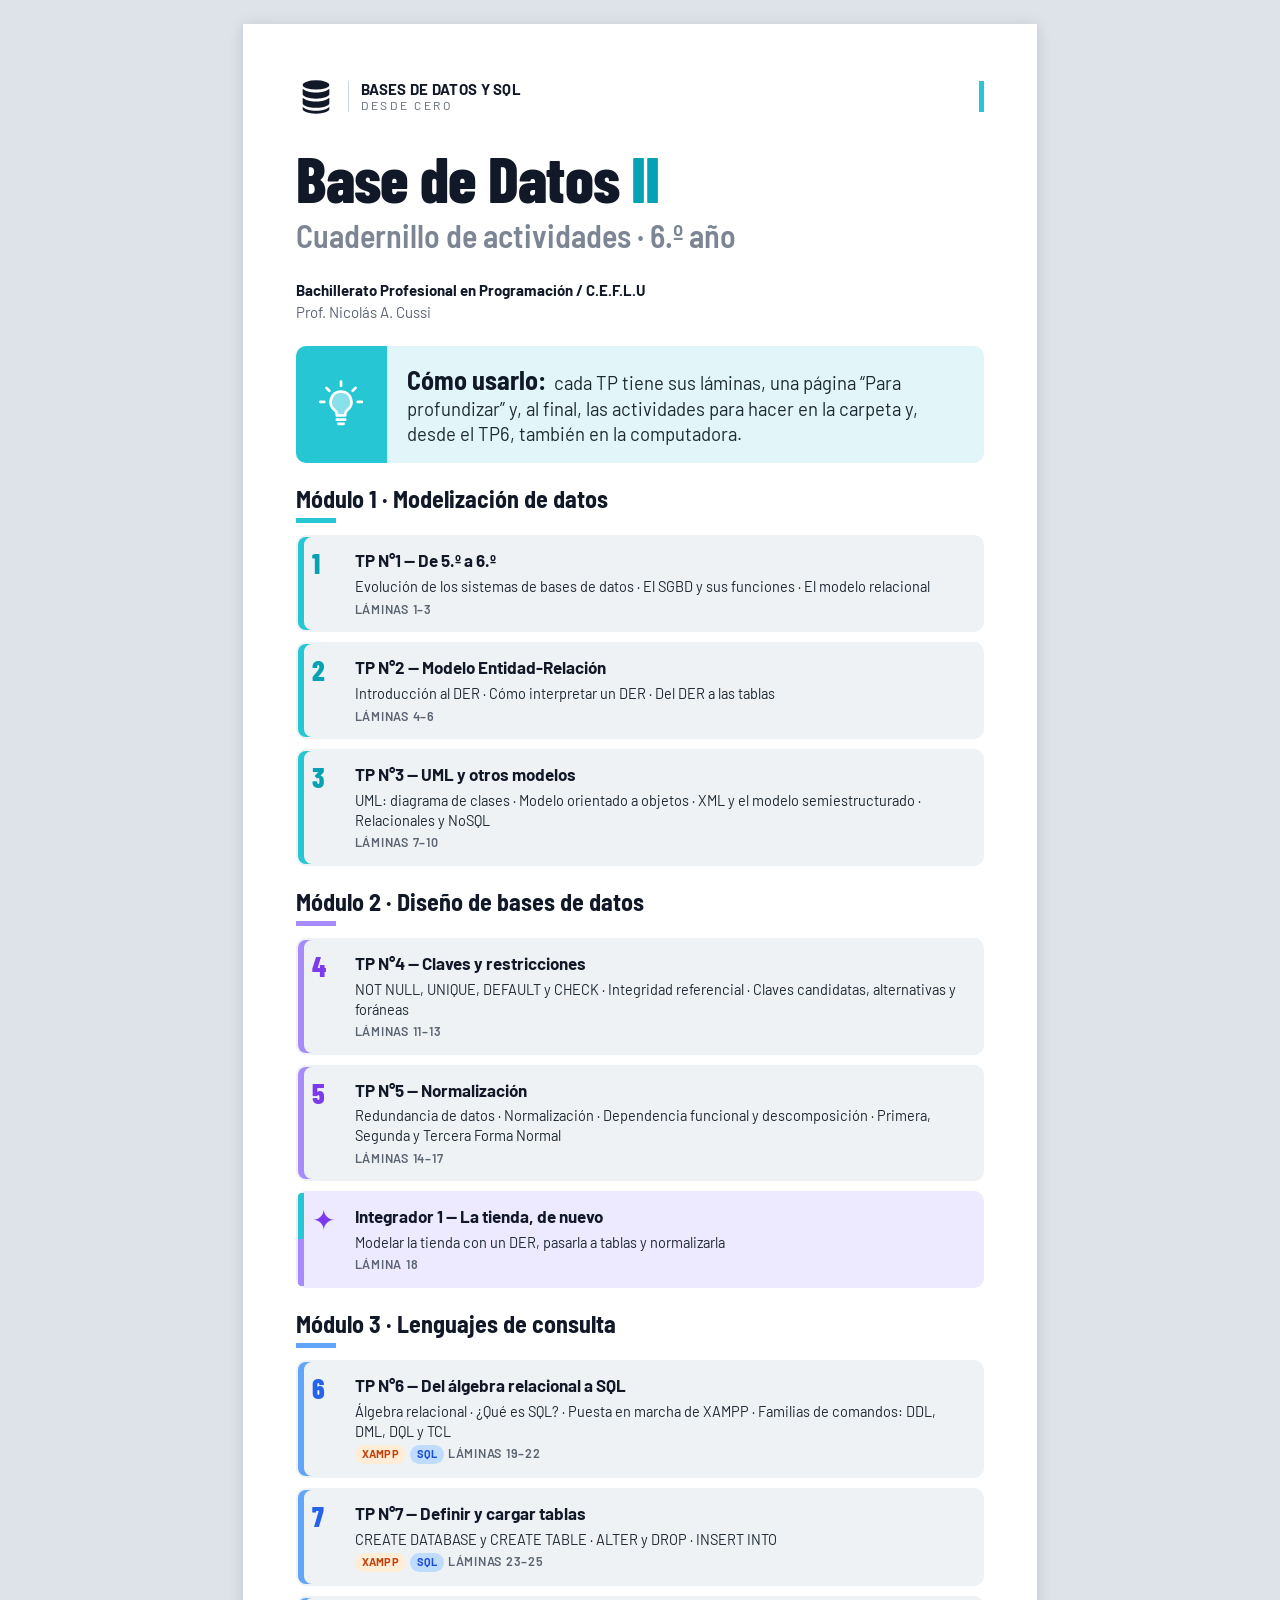
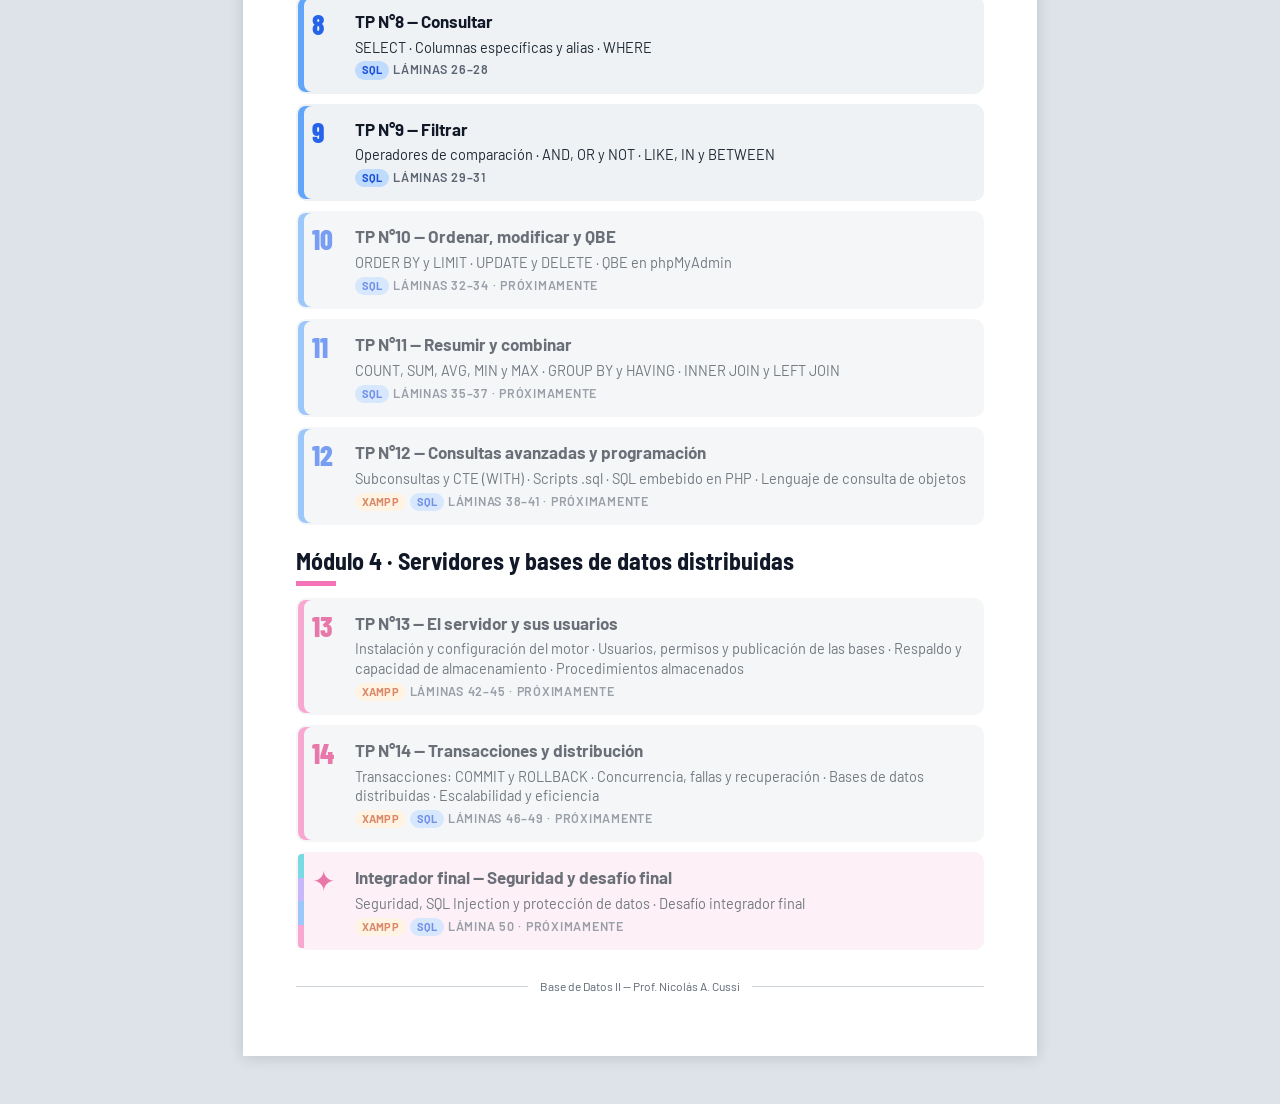
==== indice.html @ d2e3d1b6 "Portada principal y renombre del índice - index.html pasa a ser la portada, con el botón "Entrar al " ====
<!DOCTYPE html>
<html lang="es-AR">
<head>
  <meta charset="utf-8">
  <meta name="viewport" content="width=device-width, initial-scale=1">
  <title>Base de Datos II — Cuadernillo de actividades · Prof. Nicolás A. Cussi</title>
  <meta name="description" content="Cuadernillo de actividades de Base de Datos II (6.º año), organizado en 14 TPs y dos integradores. Bachillerato en Programación, Ushuaia.">
  <meta name="theme-color" content="#26C6D4">
  <!-- Vista previa del enlace (WhatsApp, Classroom, etc.) -->
  <meta property="og:type" content="website">
  <meta property="og:locale" content="es_AR">
  <meta property="og:site_name" content="Base de Datos II · Cuadernillo Digital">
  <meta property="og:title" content="Índice de TPs · Base de Datos II">
  <meta property="og:description" content="6.º año · Prof. Nicolás A. Cussi">
  <meta property="og:url" content="https://prof-nkocussi.github.io/App-Web-Base-de-Datos-2/indice.html">
  <meta property="og:image" content="https://prof-nkocussi.github.io/App-Web-Base-de-Datos-2/assets/img/miniatura.png">
  <meta property="og:image:width" content="1200">
  <meta property="og:image:height" content="630">
  <meta property="og:image:alt" content="Base de Datos II, cuadernillo digital de 6.º año">
  <meta name="twitter:card" content="summary_large_image">
  <link rel="preload" href="assets/fonts/barlow-condensed-latin-800-normal.woff2" as="font" type="font/woff2" crossorigin>
  <link rel="stylesheet" href="assets/css/estilos.css">
</head>
<body>

<svg width="0" height="0" style="position:absolute" aria-hidden="true" focusable="false">
  <defs>
    <symbol id="i-db-solido" viewBox="0 0 48 48">
      <g style="fill:currentColor;stroke:none">
        <ellipse cx="24" cy="9.5" rx="16" ry="5.5"/>
        <path d="M8 14c2.8 2.9 9.1 4.5 16 4.5S37.2 16.9 40 14v6.5c0 3-7.2 5.5-16 5.5S8 23.5 8 20.5z"/>
        <path d="M8 25c2.8 2.9 9.1 4.5 16 4.5S37.2 27.9 40 25v6.5c0 3-7.2 5.5-16 5.5S8 34.5 8 31.5z"/>
        <path d="M8 36c2.8 2.9 9.1 4.5 16 4.5S37.2 38.9 40 36v2.5c0 3-7.2 5.5-16 5.5S8 41.5 8 38.5z"/>
      </g>
    </symbol>
  </defs>
</svg>

<a class="saltar" href="#indice">Saltar al índice</a>

<main class="portada">
  <div class="cab" aria-hidden="true">
    <svg class="cab__logo"><use href="#i-db-solido"/></svg>
    <div class="cab__marca"><b>BASES DE DATOS Y SQL</b><span>DESDE CERO</span></div>
    <span class="cab__raya"></span>
  </div>

  <header class="portada__hero">
    <h1>Base de Datos <span>II</span></h1>
    <p class="tit__sub">Cuadernillo de actividades · 6.º año</p>
  </header>

  <p class="portada__datos">
    <strong>Bachillerato Profesional en Programación / C.E.F.L.U</strong> <br>
    Prof. Nicolás A. Cussi
  </p>

  <aside class="idea" aria-label="Cómo usar el cuadernillo">
    <span class="idea__ico" aria-hidden="true">
      <svg class="ico" viewBox="0 0 48 48" focusable="false">
        <path d="M24 2.5v4M10 8.5l2.8 2.8M38 8.5l-2.8 2.8M4 22h4M40 22h4"/>
        <path d="M24 12a10 10 0 0 0-6.2 17.8c1.4 1.2 2.2 2.6 2.2 4.2v1h8v-1c0-1.6.8-3 2.2-4.2A10 10 0 0 0 24 12z" style="fill:var(--ac)"/>
        <path d="M20 39h8M21.5 43h5"/>
      </svg>
    </span>
    <p><strong>Cómo usarlo:</strong> cada TP tiene sus láminas, una página “Para profundizar” y, al final, las actividades para hacer en la carpeta y, desde el TP6, también en la computadora.</p>
  </aside>

  <section class="bloque modulo-1" id="indice" aria-labelledby="b1">
    <h2 class="subtitulo" id="b1">Módulo 1 · Modelización de datos</h2>
    <ul class="lista-tp">
      <li>
        <a class="tp" href="unidades/tp01.html">
          <span class="tp__num" aria-hidden="true">1</span>
          <span class="tp__titulo">TP N°1 — De 5.º a 6.º</span>
          <span class="tp__temas">Evolución de los sistemas de bases de datos · El SGBD y sus funciones · El modelo relacional</span>
          <span class="tp__meta">Láminas 1–3 <span class="tp__visto" data-visto="1" hidden>· ✓ Visto</span></span>
        </a>
      </li>
      <li>
        <a class="tp" href="unidades/tp02.html">
          <span class="tp__num" aria-hidden="true">2</span>
          <span class="tp__titulo">TP N°2 — Modelo Entidad-Relación</span>
          <span class="tp__temas">Introducción al DER · Cómo interpretar un DER · Del DER a las tablas</span>
          <span class="tp__meta">Láminas 4–6 <span class="tp__visto" data-visto="2" hidden>· ✓ Visto</span></span>
        </a>
      </li>
      <li>
        <a class="tp" href="unidades/tp03.html">
          <span class="tp__num" aria-hidden="true">3</span>
          <span class="tp__titulo">TP N°3 — UML y otros modelos</span>
          <span class="tp__temas">UML: diagrama de clases · Modelo orientado a objetos · XML y el modelo semiestructurado · Relacionales y NoSQL</span>
          <span class="tp__meta">Láminas 7–10 <span class="tp__visto" data-visto="3" hidden>· ✓ Visto</span></span>
        </a>
      </li>
    </ul>
  </section>

  <section class="bloque modulo-2" aria-labelledby="b2">
    <h2 class="subtitulo" id="b2">Módulo 2 · Diseño de bases de datos</h2>
    <ul class="lista-tp">
      <li>
        <a class="tp" href="unidades/tp04.html">
          <span class="tp__num" aria-hidden="true">4</span>
          <span class="tp__titulo">TP N°4 — Claves y restricciones</span>
          <span class="tp__temas">NOT NULL, UNIQUE, DEFAULT y CHECK · Integridad referencial · Claves candidatas, alternativas y foráneas</span>
          <span class="tp__meta">Láminas 11–13 <span class="tp__visto" data-visto="4" hidden>· ✓ Visto</span></span>
        </a>
      </li>
      <li>
        <a class="tp" href="unidades/tp05.html">
          <span class="tp__num" aria-hidden="true">5</span>
          <span class="tp__titulo">TP N°5 — Normalización</span>
          <span class="tp__temas">Redundancia de datos · Normalización · Dependencia funcional y descomposición · Primera, Segunda y Tercera Forma Normal</span>
          <span class="tp__meta">Láminas 14–17 <span class="tp__visto" data-visto="5" hidden>· ✓ Visto</span></span>
        </a>
      </li>
      <li>
        <a class="tp tp--integrador tp--int1" href="unidades/int1.html">
          <span class="tp__num" aria-hidden="true">✦</span>
          <span class="tp__titulo">Integrador 1 — La tienda, de nuevo</span>
          <span class="tp__temas">Modelar la tienda con un DER, pasarla a tablas y normalizarla</span>
          <span class="tp__meta">Lámina 18 <span class="tp__visto" data-visto="int1" hidden>· ✓ Visto</span></span>
        </a>
      </li>
    </ul>
  </section>

  <section class="bloque modulo-3" aria-labelledby="b3">
    <h2 class="subtitulo" id="b3">Módulo 3 · Lenguajes de consulta</h2>
    <ul class="lista-tp">
      <li>
        <a class="tp" href="unidades/tp06.html">
          <span class="tp__num" aria-hidden="true">6</span>
          <span class="tp__titulo">TP N°6 — Del álgebra relacional a SQL</span>
          <span class="tp__temas">Álgebra relacional · ¿Qué es SQL? · Puesta en marcha de XAMPP · Familias de comandos: DDL, DML, DQL y TCL</span>
          <span class="tp__meta"><span class="etq etq--xampp">XAMPP</span> <span class="etq etq--sql">SQL</span> Láminas 19–22 <span class="tp__visto" data-visto="6" hidden>· ✓ Visto</span></span>
        </a>
      </li>
      <li>
        <a class="tp" href="unidades/tp07.html">
          <span class="tp__num" aria-hidden="true">7</span>
          <span class="tp__titulo">TP N°7 — Definir y cargar tablas</span>
          <span class="tp__temas">CREATE DATABASE y CREATE TABLE · ALTER y DROP · INSERT INTO</span>
          <span class="tp__meta"><span class="etq etq--xampp">XAMPP</span> <span class="etq etq--sql">SQL</span> Láminas 23–25 <span class="tp__visto" data-visto="7" hidden>· ✓ Visto</span></span>
        </a>
      </li>
      <li>
        <a class="tp" href="unidades/tp08.html">
          <span class="tp__num" aria-hidden="true">8</span>
          <span class="tp__titulo">TP N°8 — Consultar</span>
          <span class="tp__temas">SELECT · Columnas específicas y alias · WHERE</span>
          <span class="tp__meta"><span class="etq etq--sql">SQL</span> Láminas 26–28 <span class="tp__visto" data-visto="8" hidden>· ✓ Visto</span></span>
        </a>
      </li>
      <li>
        <a class="tp" href="unidades/tp09.html">
          <span class="tp__num" aria-hidden="true">9</span>
          <span class="tp__titulo">TP N°9 — Filtrar</span>
          <span class="tp__temas">Operadores de comparación · AND, OR y NOT · LIKE, IN y BETWEEN</span>
          <span class="tp__meta"><span class="etq etq--sql">SQL</span> Láminas 29–31 <span class="tp__visto" data-visto="9" hidden>· ✓ Visto</span></span>
        </a>
      </li>
      <li>
        <div class="tp tp--pronto">
          <span class="tp__num" aria-hidden="true">10</span>
          <span class="tp__titulo">TP N°10 — Ordenar, modificar y QBE</span>
          <span class="tp__temas">ORDER BY y LIMIT · UPDATE y DELETE · QBE en phpMyAdmin</span>
          <span class="tp__meta"><span class="etq etq--sql">SQL</span> Láminas 32–34 · Próximamente</span>
        </div>
      </li>
      <li>
        <div class="tp tp--pronto">
          <span class="tp__num" aria-hidden="true">11</span>
          <span class="tp__titulo">TP N°11 — Resumir y combinar</span>
          <span class="tp__temas">COUNT, SUM, AVG, MIN y MAX · GROUP BY y HAVING · INNER JOIN y LEFT JOIN</span>
          <span class="tp__meta"><span class="etq etq--sql">SQL</span> Láminas 35–37 · Próximamente</span>
        </div>
      </li>
      <li>
        <div class="tp tp--pronto">
          <span class="tp__num" aria-hidden="true">12</span>
          <span class="tp__titulo">TP N°12 — Consultas avanzadas y programación</span>
          <span class="tp__temas">Subconsultas y CTE (WITH) · Scripts .sql · SQL embebido en PHP · Lenguaje de consulta de objetos</span>
          <span class="tp__meta"><span class="etq etq--xampp">XAMPP</span> <span class="etq etq--sql">SQL</span> Láminas 38–41 · Próximamente</span>
        </div>
      </li>
    </ul>
  </section>

  <section class="bloque modulo-4" aria-labelledby="b4">
    <h2 class="subtitulo" id="b4">Módulo 4 · Servidores y bases de datos distribuidas</h2>
    <ul class="lista-tp">
      <li>
        <div class="tp tp--pronto">
          <span class="tp__num" aria-hidden="true">13</span>
          <span class="tp__titulo">TP N°13 — El servidor y sus usuarios</span>
          <span class="tp__temas">Instalación y configuración del motor · Usuarios, permisos y publicación de las bases · Respaldo y capacidad de almacenamiento · Procedimientos almacenados</span>
          <span class="tp__meta"><span class="etq etq--xampp">XAMPP</span> Láminas 42–45 · Próximamente</span>
        </div>
      </li>
      <li>
        <div class="tp tp--pronto">
          <span class="tp__num" aria-hidden="true">14</span>
          <span class="tp__titulo">TP N°14 — Transacciones y distribución</span>
          <span class="tp__temas">Transacciones: COMMIT y ROLLBACK · Concurrencia, fallas y recuperación · Bases de datos distribuidas · Escalabilidad y eficiencia</span>
          <span class="tp__meta"><span class="etq etq--xampp">XAMPP</span> <span class="etq etq--sql">SQL</span> Láminas 46–49 · Próximamente</span>
        </div>
      </li>
      <li>
        <div class="tp tp--pronto tp--integrador tp--int2">
          <span class="tp__num" aria-hidden="true">✦</span>
          <span class="tp__titulo">Integrador final — Seguridad y desafío final</span>
          <span class="tp__temas">Seguridad, SQL Injection y protección de datos · Desafío integrador final</span>
          <span class="tp__meta"><span class="etq etq--xampp">XAMPP</span> <span class="etq etq--sql">SQL</span> Lámina 50 · Próximamente</span>
        </div>
      </li>
    </ul>
  </section>

  <footer class="pie">
    <span class="pie__linea"></span>
    <span>Base de Datos II — Prof. Nicolás A. Cussi</span>
    <span class="pie__linea"></span>
  </footer>
</main>

<script src="assets/js/actividades.js"></script>
</body>
</html>
---- assets/css/estilos.css ----
/* ==========================================================
   Base de Datos II — Cuadernillo web (identidad: "Bases de Datos y SQL · Desde cero")
   Prof. Nicolás A. Cussi • Base de Datos II
   Mobile first · Modo hoja A4 en escritorio e impresión
   ========================================================== */

/* ---------- Tipografías locales (SIL OFL, ver assets/fonts/OFL.txt) ---------- */
@font-face { font-family: "Barlow"; src: url("../fonts/barlow-latin-400-normal.woff2") format("woff2"); font-weight: 400; font-style: normal; font-display: swap; }
@font-face { font-family: "Barlow"; src: url("../fonts/barlow-latin-500-normal.woff2") format("woff2"); font-weight: 500; font-style: normal; font-display: swap; }
@font-face { font-family: "Barlow"; src: url("../fonts/barlow-latin-600-normal.woff2") format("woff2"); font-weight: 600; font-style: normal; font-display: swap; }
@font-face { font-family: "Barlow"; src: url("../fonts/barlow-latin-700-normal.woff2") format("woff2"); font-weight: 700; font-style: normal; font-display: swap; }
@font-face { font-family: "Barlow Semi Condensed"; src: url("../fonts/barlow-semi-condensed-latin-600-normal.woff2") format("woff2"); font-weight: 600; font-style: normal; font-display: swap; }
@font-face { font-family: "Barlow Semi Condensed"; src: url("../fonts/barlow-semi-condensed-latin-700-normal.woff2") format("woff2"); font-weight: 700; font-style: normal; font-display: swap; }
@font-face { font-family: "Barlow Condensed"; src: url("../fonts/barlow-condensed-latin-700-normal.woff2") format("woff2"); font-weight: 700; font-style: normal; font-display: swap; }
@font-face { font-family: "Barlow Condensed"; src: url("../fonts/barlow-condensed-latin-800-normal.woff2") format("woff2"); font-weight: 800; font-style: normal; font-display: swap; }

/* ---------- Paleta (detectada del PDF) ---------- */
:root {
  /* Identidad del cuadernillo. El acento es el cian del Módulo 1;
     .modulo-2 a .modulo-4 lo cambian por el color de su módulo */
  --conceptos: #26C6D4;     /* cian del Módulo 1 (también en la franja de los integradores) */
  --acento: var(--conceptos); /* acento: íconos, barras, flechas, recuadros */
  --acento-numero: #05A2B4; /* número de cada título (ajustado: 3:1 sobre blanco) */
  --acento-claro: #CDEFF4;  /* encabezados de tarjetas */
  --acento-suave: #E2F5F8;  /* fondo de "Idea clave" */
  /* Texto de color sobre blanco o sobre el tono claro (el cian de acento no sirve para texto chico) */
  --acento-texto: #0B6B7A;  /* 6,2:1 */
  /* "En la computadora" (Parte 2 de las actividades): el color del módulo, más oscuro, con texto blanco.
     La Parte 1 (en la carpeta) usa el acento con texto oscuro. .modulo-2 a .modulo-4 los cambian */
  --compu: var(--acento-texto); --compu-oscuro: #064650; --compu-claro: var(--acento-claro);

  /* Colores con significado propio */
  --diseno: #A78BFA;   --diseno-numero: #7C3AED;   --diseno-texto: #6D28D9;   --diseno-claro: #DDD6FE;   --diseno-suave: #EDE9FE;   --diseno-oscuro: #4C1D95;
  --sql: #60A5FA;      --sql-numero: #2563EB;      --sql-texto: #1D4ED8;      --sql-claro: #BFDBFE;      --sql-suave: #DBEAFE;      --sql-oscuro: #1E3A8A;
  --servidor: #F472B6; --servidor-numero: #DB2777; --servidor-texto: #BE185D; --servidor-claro: #FBCFE8; --servidor-suave: #FCE7F3; --servidor-oscuro: #831843;
  --archivo: #F59E0B;  --archivo-texto: #92400E;   --archivo-claro: #FEF3C7;  --archivo-linea: #FDE68A;
  --naranja: #EA580C;  --naranja-texto: #C2410C;   --naranja-claro: #FFEDD5;
  --ok: #15803D;       --ok-oscuro: #166534;       --ok-claro: #DCFCE7;

  /* Ventanas: los tres puntos */
  --punto-rojo: #FF5F57; --punto-amarillo: #FEBC2E; --punto-verde: #28C840;

  /* Código en pantalla (fondo --consola-fondo; todos 5:1 o más) */
  --consola-fondo: #1E293B; --cod-texto: #E2E8F0; --consola-linea: #334155;
  --cod-etq: #FB7185;  /* rosa: palabras clave (MIENTRAS, SI, SELECT…) */
  --cod-atr: #A3E635;  /* lima: nombres de campos y tablas */
  --cod-str: #FDE047;  /* amarillo: textos entre comillas */
  --cod-com: #94A3B8;  /* gris azulado, en cursiva: comentarios */
  --cod-num: #C084FC;  /* violeta: números */
  --cod-fun: #67E8F9;  /* cian: acciones (abrir, leer, mostrar) y funciones */

  --panel: #EEF2F5;         /* recuadros grises */
  --panel-oscuro: #DDE3E9;  /* gris un tono más oscuro (encabezado neutro de una tabla) */
  --panel-linea: #C9E9EE;   /* divisor dentro de recuadros */
  --blanco: #FFFFFF;
  --tinta: #111827;         /* títulos e íconos */
  --texto: #1F2933;         /* texto corrido */
  --gris-sub: #7B8594;      /* subtítulos grandes */
  --gris: #5B6472;          /* textos chicos en mayúsculas */
  --linea: #CBD3DB;         /* líneas del pie */
  --fondo-pantalla: #DDE3E9;/* fondo detrás de las hojas */

  --foco: #1E3A8A;          /* contorno de foco del teclado */

  /* TP3: campos alternados dentro de un archivo de texto */
  --campo-a: var(--acento-claro);
  --campo-b: #DDE3E9;

  --radio: 10px;
  --fuente: "Barlow", system-ui, -apple-system, "Segoe UI", Roboto, sans-serif;
  --fuente-titulo: "Barlow Semi Condensed", "Barlow", system-ui, sans-serif;
  --fuente-titular: "Barlow Condensed", "Barlow Semi Condensed", system-ui, sans-serif;
  --fuente-mono: ui-monospace, "Cascadia Mono", Consolas, "Liberation Mono", "Courier New", monospace;
}

/* Acento por módulo: clase en el <body> de cada TP (o en cada bloque de la portada).
   modulo-1 no cambia nada: usa el cian de :root */
.modulo-2 { --acento: var(--diseno); --acento-numero: var(--diseno-numero); --acento-texto: var(--diseno-texto); --acento-claro: var(--diseno-claro); --acento-suave: var(--diseno-suave); --panel-linea: var(--diseno-claro);
  --compu: var(--diseno-texto); --compu-oscuro: var(--diseno-oscuro); --compu-claro: var(--diseno-claro); }
.modulo-3 { --acento: var(--sql); --acento-numero: var(--sql-numero); --acento-texto: var(--sql-texto); --acento-claro: var(--sql-claro); --acento-suave: var(--sql-suave); --panel-linea: var(--sql-claro);
  --compu: var(--sql-texto); --compu-oscuro: var(--sql-oscuro); --compu-claro: var(--sql-claro); }
.modulo-4 { --acento: var(--servidor); --acento-numero: var(--servidor-numero); --acento-texto: var(--servidor-texto); --acento-claro: var(--servidor-claro); --acento-suave: var(--servidor-suave); --panel-linea: var(--servidor-claro);
  --compu: var(--servidor-texto); --compu-oscuro: var(--servidor-oscuro); --compu-claro: var(--servidor-claro); }

/* ---------- Base ---------- */
*, *::before, *::after { box-sizing: border-box; }
html { -webkit-text-size-adjust: 100%; scroll-padding-top: 96px; }
body {
  margin: 0;
  font-family: var(--fuente);
  font-size: 16px;
  line-height: 1.4;
  color: var(--texto);
  background: var(--fondo-pantalla);
}
h1, h2, h3, h4, p, ol, ul { margin: 0; }
ol, ul { padding: 0; list-style: none; }
svg { display: block; }
strong { font-weight: 700; color: var(--tinta); }
a { color: inherit; }
:focus-visible { outline: 3px solid var(--foco); outline-offset: 3px; border-radius: 4px; }

.sr-only {
  position: absolute; width: 1px; height: 1px; padding: 0; margin: -1px;
  overflow: hidden; clip: rect(0 0 0 0); white-space: nowrap; border: 0;
}
.saltar {
  position: absolute; left: 8px; top: -60px; z-index: 50;
  background: var(--tinta); color: var(--blanco); padding: 10px 14px; border-radius: 6px;
  text-decoration: none; font-weight: 600;
}
.saltar:focus { top: 8px; }

/* ---------- Íconos (sprite SVG) ---------- */
.ico {
  width: 48px; height: 48px; flex: none;
  color: var(--tinta);
  --ac: var(--acento);
  fill: none; stroke: currentColor; stroke-width: 2.6;
  stroke-linecap: round; stroke-linejoin: round;
}
.ico--s  { width: 36px; height: 36px; }
.ico--l  { width: 56px; height: 56px; }
.ico--xl { width: 68px; height: 68px; }

/* ==========================================================
   Barra de navegación (solo pantalla)
   ========================================================== */
.barra {
  position: sticky; top: 0; z-index: 20;
  background: var(--blanco);
  border-bottom: 1px solid var(--linea);
  box-shadow: 0 2px 8px rgba(17, 24, 39, .06);
}
.barra__fila {
  display: flex; align-items: center; gap: 10px;
  max-width: 210mm; margin: 0 auto; padding: 8px 16px;
}
.barra__volver, .boton { flex: none; }
.barra__titulo {
  flex: 1; min-width: 0; text-align: center;
  font-family: var(--fuente-titulo); font-weight: 700; font-size: 16px; line-height: 1.15; color: var(--tinta);
}
.boton__largo { display: none; }
@media (min-width: 560px) {
  .barra__titulo { font-size: 18px; }
  .boton__largo { display: inline; }
}
.boton {
  display: inline-flex; align-items: center; gap: 6px;
  background: var(--tinta); color: var(--blanco);
  text-decoration: none; font-weight: 600; font-size: 14px;
  padding: 8px 12px; border-radius: 8px;
}
button.boton { border: 0; font-family: inherit; line-height: inherit; cursor: pointer; }
.boton:hover { background: #263244; }
.boton svg { width: 18px; height: 18px; stroke: currentColor; fill: none; stroke-width: 2.2; stroke-linecap: round; stroke-linejoin: round; }

.partes {
  position: relative;
  display: flex; gap: 6px; overflow-x: auto;
  max-width: 210mm; margin: 0 auto; padding: 0 16px 8px;
  scrollbar-width: none;
}
.partes::-webkit-scrollbar { display: none; }
.partes a {
  flex: none; text-decoration: none; font-size: 14px; font-weight: 600;
  padding: 6px 12px; border-radius: 999px;
  background: var(--panel); color: var(--tinta);
}
.partes a[aria-current="true"] { background: var(--acento-claro); box-shadow: inset 0 -3px 0 var(--acento); }

/* ==========================================================
   Lámina (una página del cuadernillo)
   ========================================================== */
.laminas { padding: 12px 0 32px; }
.lamina > * { flex-shrink: 0; }

.lamina {
  position: relative; overflow: hidden;
  display: flex; flex-direction: column; gap: 18px;
  max-width: 210mm; margin: 0 auto 12px;
  padding: 20px 16px 14px;
  background: var(--blanco);
}

/* --- Cabecera --- */
.cab { display: flex; align-items: center; gap: 12px; }
.cab__logo { width: 34px; height: 34px; color: var(--tinta); flex: none; }
.cab__marca {
  display: flex; flex-direction: column;
  padding-left: 12px; border-left: 1.5px solid var(--linea);
  line-height: 1.15;
}
/* "BASES DE DATOS Y SQL" y "TRABAJO PRÁCTICO N°X" llevan siempre el mismo tamaño */
.cab__marca b, .cab__lema {
  font-size: 14px; font-weight: 700; letter-spacing: .02em; color: var(--tinta);
  text-transform: uppercase; white-space: nowrap;
}
.cab__marca span { font-size: 11px; letter-spacing: .22em; color: var(--gris); }
.cab__lema { margin-left: auto; text-align: right; line-height: 1.15; }
/* barra vertical del alto del bloque de texto (2 renglones de .cab__marca) */
.cab__raya { width: 5px; height: 29px; background: var(--acento); flex: none; }
.cab__marca + .cab__raya { margin-left: auto; }
@media (max-width: 479px) {
  .cab { gap: 10px; }
  .cab__marca b, .cab__lema { font-size: 13px; }
  .cab__lema-n { display: block; }
  .cab__raya { height: 30px; }
}
@media (max-width: 379px) {
  .cab__marca b, .cab__lema { font-size: 12px; }
  .cab__raya { height: 28px; }
}

/* --- Título --- */
.tit__h {
  font-family: var(--fuente-titular); font-weight: 700;
  font-size: clamp(34px, 9.6vw, 56px); line-height: 1; letter-spacing: -.008em;
  color: var(--tinta);
}
.tit__num { color: var(--acento-numero); font-weight: 800; margin-right: .12em; }
.tit__sub {
  margin-top: 4px;
  font-family: var(--fuente-titulo); font-weight: 600;
  font-size: clamp(20px, 5.6vw, 33px); line-height: 1.1; color: var(--gris-sub);
}
.tit__ico { display: inline-block; vertical-align: -.08em; width: .78em; height: .78em; margin-right: .1em; stroke-width: 3; }

/* --- Bloques comunes --- */
.texto { font-size: 17px; line-height: 1.45; }

.panel {
  background: var(--panel); border-radius: 12px;
  padding: 16px 14px;
}
.subtitulo {
  font-family: var(--fuente-titulo); font-weight: 700; font-size: 22px; color: var(--tinta);
  line-height: 1.15;
}
.subtitulo::after {
  content: ""; display: block; width: 40px; height: 5px; margin-top: 6px; background: var(--acento);
}
.panel__cab { display: flex; align-items: flex-start; justify-content: space-between; gap: 12px; margin-bottom: 14px; }
.panel__nota {
  font-size: 9.5px; font-weight: 600; letter-spacing: .16em; text-transform: uppercase;
  color: var(--gris); text-align: right; line-height: 1.5;
}

/* Recuadro de definición / introducción */
.intro {
  display: grid; grid-template-columns: auto 1fr; align-items: center; gap: 14px;
  background: var(--panel); border-radius: var(--radio); padding: 14px;
}
.intro p {
  padding-left: 14px; border-left: 2px solid var(--panel-linea);
  font-size: 17px; line-height: 1.4;
}

/* Secuencias con flechas (vertical en celular, horizontal en pantalla ancha) */
.secuencia { display: grid; gap: 26px; }
.secuencia > li { position: relative; }
.secuencia > li:not(:last-child)::after {
  content: ""; position: absolute; left: 50%; bottom: -21px;
  width: 18px; height: 16px; background: var(--acento);
  clip-path: polygon(0 32%, 52% 32%, 52% 0, 100% 50%, 52% 100%, 52% 68%, 0 68%);
  transform: translateX(-50%) rotate(90deg);
}

/* Pasos (Dato → Contexto → …) */
.paso {
  display: grid; grid-template-columns: 64px 1fr; grid-template-areas: "ico tit" "ico txt";
  align-items: center; column-gap: 14px; row-gap: 2px;
  background: var(--panel); border-radius: 8px; padding: 12px 14px;
}
.paso .ico { grid-area: ico; width: 56px; height: 56px; margin: 0 auto; }
.paso h3, .paso h4 { grid-area: tit; font-family: var(--fuente); font-weight: 700; font-size: 19px; color: var(--tinta); }
.paso p  { grid-area: txt; font-size: 16px; line-height: 1.3; }

/* Tarjetas blancas con encabezado celeste */
.tarjeta {
  background: var(--blanco); border-radius: 8px; padding: 6px 6px 12px;
  display: flex; flex-direction: column; align-items: center; text-align: center; gap: 8px;
}
.tarjeta__cab {
  align-self: stretch;
  background: var(--acento-claro); border-radius: 6px;
  font-family: var(--fuente); font-weight: 700; font-size: 18px; color: var(--tinta);
  padding: 6px 8px;
}
.tarjeta p { font-size: 16px; line-height: 1.3; padding: 0 6px; }
.tarjeta .grande { font-size: 30px; font-weight: 700; color: var(--tinta); line-height: 1.1; }

/* Ejemplos en la vida real */
.ejemplos .tarjeta { min-height: 100%; }

/* Mosaico de cosas (¿Qué puede guardar?) */
.mosaico { display: grid; grid-template-columns: repeat(2, 1fr); gap: 10px; }
.mosaico li {
  background: var(--blanco); border-radius: 8px; padding: 12px 8px 14px;
  display: flex; flex-direction: column; align-items: center; gap: 10px;
  font-weight: 700; font-size: 17px; color: var(--tinta);
}

/* Grilla de ámbitos (Escuela, Comercio, …) */
.ambitos { display: grid; grid-template-columns: repeat(2, 1fr); gap: 10px; }
.ambitos .tarjeta { border: 5px solid var(--panel); height: 100%; }

/* Lista horizontal con ícono (¿Qué tienen en común?) */
.comun { display: grid; gap: 10px; }
.comun li {
  display: flex; align-items: center; gap: 12px;
  background: var(--blanco); border-radius: 8px; padding: 10px 14px;
  font-size: 17px; line-height: 1.2;
}

/* Recuadro "Ejemplo" */
.ejemplo {
  display: grid; grid-template-columns: auto 1fr; align-items: center; gap: 12px;
  background: var(--panel); border-radius: var(--radio); padding: 12px 14px;
}
.ejemplo .subtitulo { font-size: 20px; }
.ejemplo p { grid-column: 1 / -1; font-size: 16.5px; }

/* Dos opciones lado a lado (Hoja de cálculo / Base de datos) */
.comparar { display: grid; gap: 10px; }
.comparar > li {
  display: grid; grid-template-columns: 1fr auto; align-items: center; gap: 12px;
  background: var(--panel); border-radius: var(--radio); padding: 14px;
}
.comparar h3, .comparar h4 { font-family: var(--fuente-titulo); font-weight: 700; font-size: 23px; color: var(--tinta); line-height: 1.1; margin-bottom: 4px; }
.comparar p { font-size: 16.5px; line-height: 1.35; }

/* Tabla comparativa */
.tabla-comp { width: calc(100% + 12px); margin: -6px; border-collapse: separate; border-spacing: 6px; table-layout: fixed; }
.tabla-comp th, .tabla-comp td {
  background: var(--panel); border-radius: 6px; padding: 9px 6px;
  font-size: 15px; line-height: 1.2; text-align: center; font-weight: 400;
}
.tabla-comp thead th { background: var(--acento-claro); font-weight: 700; color: var(--tinta); font-size: 16px; }
.tabla-comp thead th:first-child, .tabla-comp tbody th { width: 36%; }
.tabla-comp tbody th { text-align: left; font-weight: 700; color: var(--tinta); }
.tabla-comp tbody th span { display: flex; align-items: center; gap: 8px; }
.tabla-comp .ico { width: 24px; height: 24px; stroke-width: 3.2; }

/* ¿Cuándo conviene cada una? */
.cuando { display: grid; gap: 10px; margin-top: 12px; }
.cuando li {
  display: flex; align-items: center; gap: 14px;
  background: var(--panel); border-radius: var(--radio); padding: 12px 14px;
  font-size: 16.5px; line-height: 1.35;
}
.sin-raya::after { display: none; }

/* Dos grupos en un mismo esquema: el primero con el acento del módulo (.grupo) y el segundo
   en naranja (.grupo--naranja) */
.grupo { --grupo: var(--acento); --grupo-claro: var(--acento-claro); }
.grupo--naranja { --grupo: var(--naranja); --grupo-claro: var(--naranja-claro); }
.grupo--naranja .ico { --ac: var(--naranja); }
.grupo--ok { --grupo: var(--ok); --grupo-claro: var(--ok-claro); }
.grupo--ok .ico { --ac: var(--ok); }
.comparar .grupo { box-shadow: inset 0 5px 0 var(--grupo); }
.comparar .grupo--ok, .comparar .grupo--naranja { background: var(--grupo-claro); }   /* TP3: ventaja / desventaja */
.comparar .pf__lista li::before { background: var(--grupo); }
.cuando .grupo { box-shadow: inset 5px 0 0 var(--grupo); }
.tabla-comp thead th.grupo { background: var(--grupo-claro); }
.tabla-comp thead th:first-child { background: var(--panel-oscuro); }

/* Tabla de ejemplo con señalamientos (Tabla · Fila · Columna) */
.senalada { display: grid; gap: 12px; }
.tabla-ej {
  width: 100%; border-collapse: collapse; table-layout: fixed;
  background: var(--blanco); font-size: 16px; line-height: 1.2; text-align: center;
}
.tabla-ej caption {
  background: var(--acento); color: var(--tinta); border-radius: 8px 8px 0 0;
  font-weight: 700; font-size: 19px; letter-spacing: .05em; padding: 5px;
}
.tabla-ej th { background: var(--acento-claro); color: var(--tinta); font-weight: 700; padding: 7px 4px; }
.tabla-ej td { padding: 6px 4px; border-top: 1px solid var(--linea); }
.tabla-ej th + th, .tabla-ej td + td { border-left: 1px solid var(--linea); }
.tabla-ej .marca-col { border: 3px solid var(--acento); background: var(--acento-suave); }
/* columna en el acento y fila en naranja (dos grupos en un mismo esquema) */
.tabla-ej .marca-fila { border: 3px solid var(--naranja); }
.tabla-ej .marca-fila td { background: var(--naranja-claro); }
.senal { display: grid; grid-template-columns: auto 1fr; align-items: center; gap: 4px 10px; }
.senal b {
  position: relative; justify-self: start;
  background: var(--acento); color: var(--tinta); border-radius: 6px;
  font-weight: 700; font-size: 16px; padding: 4px 12px;
}
.senal--fila b { background: var(--naranja-texto); color: var(--blanco); }
.senal p { font-size: 15px; line-height: 1.3; }

/* Grilla de 4 tarjetas (Tabla · Columna · Fila · Registro) */
.ambitos--4 .tarjeta { border: 0; }

/* Entidades con sus atributos */
.entidades { display: grid; gap: 10px; }
.entidades .tarjeta, .tipos .tarjeta { background: var(--panel); }
.entidades .tarjeta { gap: 6px; padding-bottom: 10px; }
.tarjeta .tarjeta__rotulo { font-size: 16px; }
.chips { align-self: stretch; display: grid; grid-template-columns: 1fr 1fr; gap: 6px; padding: 0 4px; }
.chips li { background: var(--acento-suave); border-radius: 6px; padding: 5px 4px; font-size: 16px; text-align: center; }
/* TP2, lámina 6: la entidad en el acento y los atributos en naranja */
.chips.grupo li, .tarjeta.grupo .tarjeta__cab { background: var(--grupo-claro); }

/* ¿Cómo reconocerlos? (dos definiciones con ejemplo) */
.reconocer { display: grid; gap: 10px; }
.reconocer .tarjeta { gap: 10px; }
.reconocer__def { display: flex; align-items: center; gap: 12px; text-align: left; padding: 0 8px; }
.tarjeta .reconocer__ej { align-self: stretch; background: var(--panel); border-radius: 6px; padding: 6px 8px; }

/* Tipos de datos */
.tipos { display: grid; grid-template-columns: repeat(2, 1fr); gap: 10px; }
.tipo__valor {
  font-family: var(--fuente-titular); font-weight: 800; font-size: 44px; line-height: 48px;
  letter-spacing: .03em; color: var(--tinta);
}
.tipo__valor--acento { color: var(--acento-numero); }
.tipo__valor span { color: var(--acento); }

/* Tabla con datos dentro de una actividad */
.act-tabla caption { text-align: left; font-weight: 700; letter-spacing: .05em; color: var(--tinta); padding-bottom: 4px; }
.act-tabla--datos td { height: auto; }
.act > .act-tabla { width: 100%; margin: 8px 0 0; font-size: 14px; }

/* Página "Para profundizar" */
.pf-grid { display: grid; gap: 12px; }
.pf {
  display: grid; gap: 8px;
  background: var(--panel); border-radius: 12px; border-left: 6px solid var(--acento);
  padding: 14px 14px 14px 16px;
}
.pf__etiqueta { font-size: 10px; font-weight: 700; letter-spacing: .16em; text-transform: uppercase; color: var(--gris); }
.pf__titulo { font-family: var(--fuente-titulo); font-weight: 700; font-size: 21px; line-height: 1.15; color: var(--tinta); }
.pf p, .pf li { font-size: 16px; line-height: 1.4; }
.pf__cols { display: grid; gap: 10px; align-items: start; }
.pf__texto { display: grid; gap: 8px; }
.pf__caja { background: var(--blanco); border-radius: 8px; padding: 10px 12px; display: grid; gap: 6px; }
.pf__caja h4 {
  font-size: 11px; font-weight: 700; letter-spacing: .14em; text-transform: uppercase; color: var(--gris);
  padding-bottom: 5px; border-bottom: 3px solid var(--acento); justify-self: start;
}
.pf__lista { display: grid; gap: 5px; }
.pf__lista li { position: relative; padding-left: 16px; }
.pf__lista li::before { content: ""; position: absolute; left: 0; top: .5em; width: 7px; height: 7px; background: var(--acento); border-radius: 2px; }

/* Idea clave */
.idea {
  display: grid; grid-template-columns: 64px 1fr; align-items: stretch;
  background: var(--acento-suave); border-radius: var(--radio); overflow: hidden;
}
.idea__ico { display: flex; align-items: center; justify-content: center; background: var(--acento); }
.idea__ico .ico { color: var(--blanco); --ac: rgba(255, 255, 255, .45); width: 40px; height: 40px; }
.idea p { padding: 12px 14px; font-size: 16.5px; line-height: 1.35; align-self: center; }
.idea strong { font-family: var(--fuente-titulo); font-size: 21px; margin-right: 4px; }

/* Pie */
.pie {
  margin-top: auto; padding-top: 6px;
  display: flex; align-items: center; gap: 12px;
  font-size: 11.5px; color: var(--gris);
}
.pie__linea { flex: 1; height: 1px; background: var(--linea); }
.pie__num { font-weight: 700; font-size: 15px; color: var(--tinta); min-width: 1.2em; text-align: right; }

/* ==========================================================
   Actividades para hacer en la carpeta
   (estructura del profe: TP N°X — nombre / Consigna / 1- a) b) c),
    con la tipografía y la paleta del cuadernillo)
   ========================================================== */
.act-banda {
  display: flex; align-items: center; gap: 14px;
  background: var(--acento); color: var(--tinta);
  border-radius: var(--radio); padding: 12px 16px;
}
.act-banda .ico { --ac: var(--blanco); width: 40px; height: 40px; }
.act-banda h2 { font-family: var(--fuente-titular); font-weight: 700; font-size: 26px; line-height: 1; letter-spacing: -.005em; }
.act-banda p { font-size: 15px; font-weight: 500; line-height: 1.25; margin-top: 3px; }
.act-banda__parte {
  margin-left: auto; flex: none; text-align: right;
  font-size: 10px; font-weight: 700; letter-spacing: .16em; text-transform: uppercase; line-height: 1.5;
  padding-left: 12px; border-left: 1.5px solid rgba(17, 24, 39, .35);
}
.consigna {
  background: var(--acento-suave); border-radius: var(--radio);
  padding: 12px 16px; font-size: 16.5px; line-height: 1.4;
}
.consigna strong { font-family: var(--fuente-titulo); font-size: 19px; margin-right: 2px; }

.acts { display: grid; gap: 12px; }

.act { background: var(--panel); border-radius: 12px; padding: 12px 12px 12px; }
.act__titulo {
  display: flex; align-items: center; gap: 10px;
  font-family: var(--fuente-titulo); font-weight: 700; font-size: 21px; line-height: 1.15; color: var(--tinta);
}
.act__num {
  flex: none; display: inline-flex; align-items: center; justify-content: center;
  min-width: 34px; height: 30px; padding: 0 6px; border-radius: 7px;
  background: var(--acento); color: var(--tinta);
  font-family: var(--fuente-titular); font-weight: 800; font-size: 21px;
}
.act__caso { margin-top: 9px; font-size: 16px; line-height: 1.4; padding-left: 12px; border-left: 3px solid var(--acento); }
.act__items { margin-top: 9px; display: grid; gap: 6px; }
.act__items > li {
  display: grid; grid-template-columns: 30px 1fr; gap: 10px; align-items: start;
  background: var(--blanco); border-radius: 8px; padding: 8px 12px 8px 8px;
  font-size: 16px; line-height: 1.38;
}
.act__letra {
  background: var(--acento-claro); border-radius: 6px; text-align: center;
  font-weight: 700; color: var(--tinta); font-size: 15px; line-height: 1.5;
}
.act__frases { margin-top: 5px; display: grid; gap: 3px; }
.act__frases li { position: relative; padding-left: 16px; }
.act__frases li::before { content: ""; position: absolute; left: 0; top: .5em; width: 7px; height: 7px; background: var(--acento); border-radius: 2px; }
.act-tabla {
  width: calc(100% + 40px); margin: 7px 0 0 -40px;   /* en el celular ocupa todo el ancho del ítem */
  border-collapse: collapse; table-layout: auto; font-size: 12.5px;
}
.act-tabla th, .act-tabla td { border: 1.5px solid var(--linea); padding: 5px 4px; text-align: left; height: 30px; }
.act-tabla thead th { background: var(--acento-claro); font-weight: 700; color: var(--tinta); text-align: center; }
.act-tabla tbody th { font-weight: 600; color: var(--tinta); }

/* Parte 2 · en la computadora (solo TPs prácticos: 6 a 14 e Integrador final) */
.lamina--compu .act-banda { background: var(--compu); color: var(--blanco); }
.lamina--compu .act-banda .ico { color: var(--blanco); --ac: var(--compu-oscuro); }
.lamina--compu .act-banda__parte { border-left-color: rgba(255, 255, 255, .5); }
.lamina--compu .act__num { background: var(--compu); color: var(--blanco); }
.lamina--compu .act__letra, .lamina--compu .consigna { background: var(--compu-claro); }

/* Recuadros "Importante" y "Recomendación" (solo en láminas nuevas y "Para profundizar") */
.nota { display: grid; gap: 4px; border-radius: var(--radio); padding: 12px 14px 12px 18px; }
.nota h3 { font-family: var(--fuente-titulo); font-weight: 700; font-size: 19px; line-height: 1.2; }
.nota p { font-size: 16px; line-height: 1.4; }
.nota--importante { background: var(--naranja-claro); box-shadow: inset 4px 0 0 var(--naranja); }
.nota--importante h3 { color: var(--naranja-texto); }
.nota--importante .tit-ico { --ac: var(--naranja-texto); }
.nota--consejo, .pf__caja--consejo { background: var(--ok-claro); box-shadow: inset 4px 0 0 var(--ok); }
.pf__caja--consejo { padding-left: 16px; }
.nota--consejo h3, .pf__caja--consejo h4 { color: var(--ok); }
.pf__caja--consejo h4 { border-bottom-color: var(--ok); }
.nota--consejo .tit-ico, .pf__caja--consejo .tit-ico { --ac: var(--ok); }
.tit-ico { display: inline-block; width: 1.2em; height: 1.2em; margin-right: 6px; vertical-align: -.25em; }

/* ==========================================================
   TP3: archivos de texto, separadores y pseudocódigo
   ========================================================== */
/* Código dentro del texto: fondo claro, texto y borde de su color
   (el borde va con box-shadow para no cambiar el ancho) */
code {
  font-family: var(--fuente-mono); font-size: .9em; white-space: pre;
  border-radius: 4px; padding: 1px 5px;
  background: var(--acento-suave); color: var(--acento-texto); box-shadow: inset 0 0 0 1px var(--acento-claro);
}
code.cod-archivo { background: var(--archivo-claro); color: var(--archivo-texto); box-shadow: inset 0 0 0 1px var(--archivo-linea); }
code.cod-sql { background: var(--sql-suave); color: var(--sql-texto); box-shadow: inset 0 0 0 1px var(--sql-claro); }

/* Ventanas: los tres puntos de color delante del nombre */
.archivo__nombre::before, .ventana-cod__barra::before, .xampp__barra::before {
  content: ""; flex: none; width: 8px; height: 8px; border-radius: 50%;
  background: var(--punto-rojo); box-shadow: 12px 0 var(--punto-amarillo), 24px 0 var(--punto-verde);
  margin-right: 24px;
}

/* Ventana de un archivo (nombre arriba, contenido en monoespaciado) */
.archivo {
  width: fit-content; max-width: 100%; margin: 0;
  background: var(--blanco); border: 1.5px solid var(--linea); border-radius: 8px; overflow: hidden;
  box-shadow: 0 6px 16px -8px rgba(15, 23, 42, .6);
}
.archivo__nombre {
  display: flex; align-items: center; gap: 8px;
  background: var(--tinta); color: var(--blanco); box-shadow: inset 0 3px 0 var(--archivo);
  font-family: var(--fuente-mono); font-size: 13px; font-weight: 600; padding: 4px 12px;
}
.archivo__txt {
  margin: 0; padding: 8px 14px 10px; overflow-x: auto;
  font-family: var(--fuente-mono); font-size: 15px; line-height: 1.65; color: var(--tinta);
}
.archivo__regla, .archivo__n { color: var(--gris); }
.archivo__n { user-select: none; }
.archivo__enc { font-weight: 700; }
.c-a { background: var(--campo-a); }
.c-b { background: var(--campo-b); }
/* espacios visibles: un punto por cada carácter */
.esp {
  background-image: radial-gradient(circle, var(--gris) 0 1.4px, transparent 1.9px);
  background-size: 1ch 100%; background-repeat: repeat-x;
}
/* el separador es "el otro grupo" del esquema: va en naranja */
.sep {
  background: var(--naranja-texto); color: var(--blanco); border-radius: 3px; font-weight: 700;
  padding: 0 .2em; margin: 0 .2em;   /* aire visual a cada lado: no son espacios del archivo */
}

/* Archivo + explicación (una columna en el celular, dos en pantalla ancha) */
.archivo-ej { display: grid; gap: 12px; align-items: start; }
.tabla-campos { text-align: left; }
.tabla-campos th, .tabla-campos td { padding-left: 8px; }
.tabla-campos tbody th { background: var(--blanco); border-top: 1px solid var(--linea); font-family: var(--fuente-mono); font-size: .95em; }
.tabla-campos tbody td { border-left: 1px solid var(--linea); }
.muestra { display: inline-block; width: 12px; height: 12px; margin-right: 7px; border: 1px solid var(--linea); border-radius: 2px; vertical-align: -1px; }
.lista-txt { display: grid; gap: 6px; font-size: 16px; line-height: 1.35; }

/* Separadores: carácter grande + ejemplo */
.glifo { width: 48px; text-align: center; flex: none; }
.glifo--bajo { transform: translateY(-.24em); }   /* coma y punto y coma: subirlos al centro */
.glifo--alto { transform: translateY(.26em); }    /* comillas: bajarlas al centro */
.tipo__valor--sep { color: var(--naranja-texto); }
.ico--sep { --ac: var(--naranja); }
.comun code, .cuando code { display: block; width: fit-content; margin-top: 3px; }
.comun--suelto li { background: var(--panel); }
.sin-raya + .texto { margin-top: 8px; }

/* Ventana de código (pseudocódigo; en el TP9, SQL con .ventana-cod--sql) */
.ventana-cod {
  background: var(--consola-fondo); border-radius: 8px; overflow: hidden;
  box-shadow: 0 6px 16px -8px rgba(15, 23, 42, .6);
}
.ventana-cod__barra {
  display: flex; align-items: center; gap: 8px; padding: 6px 12px;
  font-family: var(--fuente-mono); font-size: 12px; font-weight: 600; color: var(--cod-com);
  border-bottom: 1px solid var(--consola-linea);
}
.ventana-cod--sql .ventana-cod__barra { box-shadow: inset 0 3px 0 var(--sql); }
/* colores del código */
.ventana-cod b, .t-etq { color: var(--cod-etq); }
.t-atr { color: var(--cod-atr); }
.t-str { color: var(--cod-str); }
.t-com { color: var(--cod-com); font-style: italic; }
.t-num { color: var(--cod-num); }
.t-fun { color: var(--cod-fun); }

/* Pseudocódigo con número de línea */
.pseudo {
  counter-reset: ln; display: grid; padding: 8px 0;
  font-family: var(--fuente-mono); font-size: 14px; line-height: 1.45; color: var(--cod-texto);
}
.pseudo li { counter-increment: ln; display: flex; align-items: baseline; gap: 10px; padding: 1px 10px 1px 0; }
.pseudo li::before {
  content: counter(ln); flex: none; width: 2.4em; padding-right: .6em; text-align: right;
  color: var(--cod-com); border-right: 2px solid var(--consola-linea);
}
.pseudo__c { flex: 1; min-width: 0; }
.pseudo .i1 .pseudo__c { padding-left: 2ch; }
.pseudo .i2 .pseudo__c { padding-left: 4ch; }
.pseudo b { font-weight: 700; }
.pseudo__paso {
  flex: none; font-family: var(--fuente); font-size: 12px; font-weight: 700; letter-spacing: .04em;
  background: var(--acento); color: var(--tinta); border-radius: 999px; padding: 1px 8px;
}
.act__items .archivo { margin-top: 8px; }
/* Actividad con un archivo al costado de las consignas (en pantalla ancha) */
.act__cuerpo { display: grid; gap: 0 14px; align-items: start; }
.act__cuerpo > .archivo, .act__archivos { margin-top: 9px; }
.act__archivos { display: grid; gap: 8px; justify-items: start; }

/* ==========================================================
   Antes y después, pasos en un programa, datos para descargar (de 5.º, TP4)
   ========================================================== */
/* Antes y después (una columna en el celular, lado a lado en pantalla ancha) */
.antes-despues { display: grid; gap: 10px; justify-items: center; }
.antes-despues__lado { display: grid; gap: 5px; min-width: 0; max-width: 100%; justify-items: start; }
.antes-despues__rotulo { font-size: 11px; font-weight: 700; letter-spacing: .14em; text-transform: uppercase; color: var(--gris); }
.antes-despues__nota { font-size: 14.5px; line-height: 1.35; }
.antes-despues__medio { display: grid; gap: 6px; justify-items: center; }
.flecha {
  width: 22px; height: 20px; background: var(--acento);
  clip-path: polygon(0 32%, 52% 32%, 52% 0, 100% 50%, 52% 100%, 52% 68%, 0 68%);
  transform: rotate(90deg);
}

/* Pasos en el programa, con los nombres de menús y botones */
.instrucciones { counter-reset: paso; display: grid; gap: 6px; }
.antes-despues__rotulo + .instrucciones { margin-top: 8px; }
.instrucciones > li {
  counter-increment: paso;
  display: grid; grid-template-columns: 26px 1fr; gap: 10px; align-items: start;
  background: var(--blanco); border-radius: 8px; padding: 6px 10px 6px 7px;
  font-size: 16px; line-height: 1.4;
}
.instrucciones > li::before {
  content: counter(paso); border-radius: 6px; background: var(--acento); color: var(--tinta);
  font-family: var(--fuente-titular); font-weight: 800; font-size: 17px; line-height: 1.35; text-align: center;
}
/* Texto de la pantalla del programa: menús, opciones y botones */
.ui {
  background: var(--acento-suave); color: var(--acento-texto); box-shadow: inset 0 0 0 1px var(--acento-claro);
  border-radius: 4px; padding: 0 5px; font-weight: 600;
  -webkit-box-decoration-break: clone; box-decoration-break: clone;
}

/* Dos bloques lado a lado en pantalla ancha */
.lado-a-lado { display: grid; gap: 12px; align-items: start; justify-items: stretch; }
.lado-a-lado .cuando { margin-top: 0; }

/* Datos para descargar (actividades en la computadora) */
.descarga { display: grid; gap: 8px; justify-items: start; margin-top: 9px; }
.descarga p { font-size: 16px; line-height: 1.4; }
.act--ancho { grid-column: 1 / -1; }

/* ==========================================================
   De 6.º (TP1): "Repaso de 5.º", línea de tiempo, tablas relacionadas
   ========================================================== */
/* Etiqueta "Repaso de 5.º" junto al subtítulo de las láminas reusadas del PDF */
.etq--repaso { background: var(--acento-claro); color: var(--acento-texto); }
.tit__sub .etq { font-family: var(--fuente); font-size: 14px; letter-spacing: .03em; vertical-align: .3em; margin-left: 4px; white-space: nowrap; }

/* Tarjetas con el aspecto de .paso, sin flechas (Tablas · Claves · Relaciones) */
.secuencia--suelta { gap: 10px; }
.secuencia--suelta > li:not(:last-child)::after { display: none; }

/* Cuatro ítems cortos con ícono (Funciones principales) */
.comun--4 { grid-template-columns: repeat(2, 1fr); }
.comun--4 li { justify-content: center; font-weight: 600; }

/* Tablas relacionadas con flechas entre ellas (una debajo de otra hasta la hoja A4) */
.relacion { display: flex; flex-direction: column; align-items: center; gap: 4px; }
.relacion .tabla-ej { max-width: 380px; }
.relacion__flecha { flex: none; width: 40px; height: 20px; fill: var(--acento-texto); transform: rotate(90deg); }

/* Cuadro de equivalencias dentro de "Para profundizar" */
.sin-raya + .comparar { margin-top: 8px; }
.comparar > li > div:only-child { align-self: start; }   /* sin ícono al costado: el texto arriba */
.pf .tabla-comp { width: calc(100% + 8px); margin: -4px; border-spacing: 4px; table-layout: auto; }
.pf .tabla-comp thead th:first-child, .pf .tabla-comp tbody th { width: auto; }
.pf .tabla-comp th, .pf .tabla-comp td { font-size: 14px; padding: 4px 6px; }

/* ==========================================================
   De 6.º (TP2): diagramas entidad-relación, claves PK y FK, del DER a las tablas
   ========================================================== */
/* Entidad · Atributo · Relación: símbolo, definición y ejemplo */
.reconocer--3 .tarjeta { background: var(--panel); }
.reconocer--3 .reconocer__def { flex: 1; }
.reconocer--3 .tarjeta .reconocer__ej { background: var(--acento-suave); }
.der-ej { color: var(--acento-texto); font-weight: 700; }   /* 5,5:1 sobre --acento-suave */
.der-simbolo { width: 64px; height: 44px; flex: none; }

/* Tarjetas con el ícono al lado del título (¿Para qué sirve?): una debajo de otra en el celular */
.ambitos--fila { grid-template-columns: 1fr; }
.ambitos--fila .tarjeta {
  display: grid; grid-template-columns: auto 1fr; align-items: center; align-content: start;
  gap: 8px 10px; padding: 10px 12px 12px; text-align: left;
}
.ambitos--fila .tarjeta .tarjeta__cab { background: none; padding: 0; }
.ambitos--fila .tarjeta p { grid-column: 1 / -1; padding: 0; }

/* Diagramas en SVG. En el celular va una versión angosta del mismo diagrama (de arriba hacia abajo) */
.der-lienzo { background: var(--blanco); border-radius: 8px; padding: 10px; }
.der { width: 100%; height: auto; font-family: var(--fuente); }
.der--ancho { display: none; }
.der--angosto { max-width: 400px; margin: 0 auto; }
.der text { fill: var(--tinta); font-size: 14px; }
.der .der__nom, .der .der__card { font-weight: 700; font-size: 15px; }
.der .der__clave { font-weight: 700; }
.der .der__nota { fill: var(--texto); font-size: 12px; }
.der .der__etq { font-weight: 700; font-size: 11px; }
.der .der__id { text-decoration: underline; }
/* Entidad y relación: el acento mezclado con blanco (más intenso que --acento-claro, como en el PDF) */
.der__ent, .der__rel, .der-simbolo .der__atr {
  fill: var(--acento-claro); fill: color-mix(in srgb, var(--acento) 40%, var(--blanco));
  stroke: var(--tinta); stroke-width: 2.4; stroke-linejoin: round;
}
.der__atr { fill: var(--blanco); stroke: var(--tinta); stroke-width: 1.5; }
.der-simbolo .der__ent, .der-simbolo .der__atr, .der-simbolo .der__rel { stroke-width: 3; }
.der--chen .der__nom, .der--chen .der__card { font-size: 16px; }
.der__linea { fill: none; stroke: var(--tinta); stroke-width: 1.6; stroke-linecap: round; }
.der__caja { fill: var(--blanco); stroke: var(--acento); stroke-width: 2; }
.der__caja-cab { fill: var(--acento); stroke: var(--acento); stroke-width: 2; }
.der__pk { fill: var(--acento-claro); }
.der__fk { fill: var(--acento); }
/* Diagrama chico dentro de "Para profundizar" */
.der--pf text { font-size: 12px; }
.der--pf .der__nom { font-size: 13px; }
.der--pf .der__card { font-size: 12px; }

/* Etiquetas PK y FK (como en la leyenda de la lámina 5) */
.clave {
  display: inline-block; border-radius: 5px; padding: 0 6px;
  background: var(--acento-claro); color: var(--tinta);
  font-size: 12px; font-weight: 700; letter-spacing: .04em; line-height: 1.5;
}
.clave--fk { background: var(--acento); }
.clave--grande { flex: none; font-size: 20px; padding: 3px 14px; border-radius: 8px; }
.tabla-ej .clave { display: block; width: fit-content; margin: 0 auto 3px; }
.tabla-ej .clave:not(.clave--fk) { background: var(--blanco); box-shadow: inset 0 0 0 1.5px var(--acento); }   /* sobre el encabezado celeste */
.tabla-ej thead th { vertical-align: bottom; }

/* Leyenda: dos ítems con su etiqueta */
.comun--2 li { font-size: 16px; line-height: 1.3; }
.comun--2 strong { display: block; }

/* Pasos numerados (Pasos para interpretar un DER) */
.paso__n {
  display: inline-flex; align-items: center; justify-content: center;
  width: 1.5em; height: 1.5em; margin-right: .35em; border-radius: 50%; vertical-align: .05em;
  background: var(--acento); color: var(--tinta);
  font-family: var(--fuente-titular); font-weight: 800;
}

/* Del DER a las tablas: las entidades en el acento y la tabla intermedia en naranja */
.tabla-ej.grupo caption { background: var(--grupo); }
.tabla-ej.grupo th { background: var(--grupo-claro); }
.der-tablas { display: grid; gap: 12px; justify-items: center; margin: 10px 0; }
.der-tablas .tabla-ej { max-width: 380px; table-layout: auto; }

/* "Para profundizar": símbolos de la pata de gallo, tabla chica y enunciado */
.simbolos { display: grid; gap: 5px; }
.simbolos li { display: flex; align-items: center; gap: 10px; }
.pata { width: 44px; height: 20px; flex: none; }
.pf .tabla-ej { font-size: 13px; table-layout: auto; }
.pf .tabla-ej caption { font-size: 14px; padding: 3px; }
.pf .tabla-ej th, .pf .tabla-ej td { padding: 3px; }
.pf__enunciado { font-style: italic; padding-left: 10px; border-left: 3px solid var(--acento-claro); }

/* ==========================================================
   De 6.º (TP3): diagramas de clases y de objetos, XML y tipos de bases de datos
   ========================================================== */
/* Clases y objetos de UML (reusan .der__caja y .der__caja-cab del TP2) */
.der__div { fill: none; stroke: var(--acento); stroke-width: 2; }
.der__obj-cab { fill: var(--acento-claro); stroke: var(--acento); stroke-width: 2; }
.der__linea--punteada { stroke-dasharray: 5 4; }
.der__triangulo { fill: var(--blanco); stroke: var(--tinta); stroke-width: 1.6; stroke-linejoin: round; }
.der .der__rotulo { fill: var(--gris); font-size: 11px; font-weight: 700; letter-spacing: .08em; }
.der .der__mult { font-size: 22px; font-weight: 700; }
.der--orm { max-width: 200px; margin: 0 auto; }
.der-lienzo + .texto { margin-top: 10px; }
.lamina > .cuando { margin-top: 0; }

/* Multiplicidad: el valor y lo que significa, uno debajo de otro */
.comun.comun--mult { grid-template-columns: 1fr; gap: 6px; margin-top: 8px; }
.comun--mult li { font-size: 16px; line-height: 1.3; padding: 6px 12px; }
.comun--mult .clave--grande { min-width: 2.6em; text-align: center; }
.lado-a-lado--parejo { align-items: stretch; }
.lado-a-lado--parejo .texto { font-size: 16px; line-height: 1.35; }
.lado-a-lado--parejo .tabla-comp + .texto { margin-top: 8px; }
.lado-a-lado--parejo .tabla-comp { table-layout: auto; }
.lado-a-lado--parejo .tabla-comp thead th:first-child, .lado-a-lado--parejo .tabla-comp tbody th { width: auto; }

/* XML y JSON: las marcas (etiquetas, nombres y signos) en naranja, los datos en negro */
.marca { color: var(--naranja-texto); }
.archivo--xml .archivo__txt { line-height: 1.45; }
.sin-raya + .archivo-ej { margin-top: 8px; }
.archivo-ej .comparar { grid-template-columns: 1fr; }
.pf__archivos { display: grid; gap: 6px; justify-items: start; }
.pf .archivo__txt { font-size: 12.5px; line-height: 1.45; padding: 4px 10px 6px; }
.pf .archivo__nombre { font-size: 11.5px; padding: 3px 10px; }

/* Ejemplos de la lámina 10: título, ícono y tipo de base (relacional en el acento, NoSQL en naranja) */
.tarjeta__tit { font-size: 17px; font-weight: 700; line-height: 1.15; color: var(--tinta); }
.ejemplos-bd .tarjeta__cab { margin-top: auto; }

/* ==========================================================
   De 6.º (TP4): restricciones, integridad referencial y claves
   ========================================================== */
/* Restricción debajo del nombre del campo (PRODUCTOS, FICHAS, ALUMNOS) */
.restr { display: block; font-size: .8em; font-weight: 600; letter-spacing: .02em; }
/* Tablas de ejemplo angostas: cada columna, del ancho de su dato */
.lado-a-lado--ej .tabla-ej, .claves-ej .tabla-ej, .tablas-ri .tabla-ej, .comparar--ej .tabla-ej { table-layout: auto; font-size: 14px; }
/* Recuadro con ícono al pie de un ejemplo, dentro de un panel */
.panel > .intro { background: var(--blanco); padding: 10px 12px; gap: 12px; margin-top: 10px; }
.panel > .intro p, .intro__txt p { font-size: 15.5px; line-height: 1.35; }
.intro__txt { display: grid; gap: 6px; padding-left: 12px; border-left: 2px solid var(--panel-linea); }
.intro .intro__txt p { padding-left: 0; border-left: 0; }
.rotulo { background: var(--acento-claro); border-radius: 4px; padding: 0 6px; margin-right: 2px; }

/* Código SQL (.ventana-cod--sql): palabras clave en rosa, nombres en lima, tipos de datos en cian.
   La línea que no entra sigue con sangría */
.pseudo--sql .pseudo__c { padding-left: 2ch; text-indent: -2ch; }
.pseudo--sql .i1 .pseudo__c { padding-left: 4ch; }
.pf .pseudo li { font-size: inherit; line-height: inherit; }   /* no toma la letra de los ítems de "Para profundizar" */
/* Mensaje de error del gestor, o una instrucción larga dentro del texto: puede cortarse en dos renglones */
code.cod-error, code.cod-larga { white-space: normal; -webkit-box-decoration-break: clone; box-decoration-break: clone; }

/* Integridad referencial: CLIENTES y VENTAS; ejemplo incorrecto (naranja) y correcto (verde) */
.tablas-ri { margin-top: 10px; }
.comparar--ej p { font-size: 15.5px; line-height: 1.35; }
.comparar--ej .tabla-ej { margin-top: 8px; }
.comparar--ej .tabla-ej th { background: var(--panel-oscuro); }
.tabla-ej .marca-celda { background: var(--grupo-claro); box-shadow: inset 0 0 0 3px var(--grupo); font-weight: 700; color: var(--tinta); }
.comparar--ej .veredicto { margin-top: 8px; background: var(--blanco); border-radius: 6px; padding: 6px 10px 6px 14px; box-shadow: inset 4px 0 0 var(--grupo); }
.importa .tarjeta { gap: 6px; padding: 8px 6px 10px; }
.importa .tarjeta p { font-size: 15px; }

/* Claves candidatas: encabezados en el color de su grupo (candidata en el acento, primaria en naranja) */
.claves-ej { display: grid; gap: 10px; }
.tabla-ej th.grupo { background: var(--grupo-claro); box-shadow: inset 0 -4px 0 var(--grupo); }
.tabla-ej th.neutro { background: var(--panel-oscuro); }
.eleccion { display: grid; gap: 10px; margin-top: 12px; }
.eleccion__caja {
  display: grid; gap: 6px; align-content: start;
  background: var(--blanco); border-radius: 8px; padding: 13px 12px 10px; box-shadow: inset 0 5px 0 var(--grupo);
}
.eleccion__caja h4 { font-family: var(--fuente-titulo); font-weight: 700; font-size: 19px; line-height: 1.15; color: var(--tinta); }
.eleccion__caja p { font-size: 15px; line-height: 1.3; }
.campos { display: flex; flex-wrap: wrap; gap: 6px; }
.campos li { background: var(--grupo-claro); border-radius: 6px; padding: 2px 10px; font-weight: 700; font-size: 15px; color: var(--tinta); }
.eleccion__flecha { display: grid; justify-items: center; align-content: center; gap: 4px; font-size: 13px; font-weight: 600; color: var(--gris); }
.otras-claves li { align-items: flex-start; }

/* Actividades: lo que guarda cada campo, debajo del nombre; filas para cargar */
.act-tabla__nota { display: block; font-weight: 400; font-size: .9em; line-height: 1.25; margin-top: 2px; }
.act-tabla--filas td { text-align: center; background: var(--blanco); }
/* Título del panel con una frase al costado (en el celular, debajo) */
.panel__cab--texto { flex-wrap: wrap; align-items: baseline; gap: 4px 16px; }
.panel__cab--texto .texto { font-size: 16px; }
.act-tabla--filas thead th { vertical-align: bottom; }

/* ==========================================================
   De 6.º (TP5): redundancia, normalización, dependencias y formas normales
   ========================================================== */
/* Cinco tarjetas (Problemas que causa): de a dos en el celular, la última a lo ancho */
.ambitos--5 .tarjeta:last-child { grid-column: 1 / -1; }
.problemas .tarjeta, .sirve .tarjeta { gap: 6px; padding: 8px 6px 10px; }

/* Antes → después con una flecha en el medio (lámina 14): uno debajo del otro en el celular */
.redundancia { display: grid; gap: 10px; }
.redundancia > .flecha { justify-self: center; }
.tabla-ej .caption__nota { font-size: .72em; letter-spacing: 0; font-weight: 600; }
/* Celda que repite un dato de otra fila */
.tabla-ej .repite { background: var(--naranja-claro); box-shadow: inset 0 0 0 2px var(--naranja); }
/* Aviso con ícono al pie de un ejemplo, en el color de su grupo */
.aviso {
  display: grid; grid-template-columns: auto 1fr; align-items: center; gap: 10px; margin-top: 10px;
  background: var(--grupo-claro); border-radius: 8px; padding: 8px 12px; box-shadow: inset 4px 0 0 var(--grupo);
}
.aviso .ico { width: 34px; height: 34px; }
.aviso p { font-size: 15.5px; line-height: 1.35; }
/* Tabla con una nota al costado (en el celular, debajo) */
.tabla-nota { display: grid; gap: 6px; align-items: center; }
.tabla-nota + .tabla-nota { margin-top: 10px; }
.tabla-nota__txt { background: var(--acento-suave); border-radius: 8px; padding: 8px 10px; font-size: 15px; line-height: 1.3; }
.redundancia .tabla-ej, .normalizar .tabla-ej, .forma .tabla-ej { table-layout: auto; font-size: 14px; }

/* ¿Cómo funciona?: número y título, texto e ilustración, uno debajo del otro */
.pasos-norm .paso { grid-template-columns: 1fr; grid-template-areas: "tit" "txt" "ico"; text-align: left; background: var(--blanco); row-gap: 6px; }
.ilus { grid-area: ico; justify-self: center; width: 100%; max-width: 220px; height: auto; margin-top: 4px; }
.ilus__marco { fill: none; stroke: var(--tinta); stroke-width: 2; }
.ilus__cab { fill: var(--acento); }
.ilus__lineas { fill: none; stroke: var(--tinta); stroke-width: 1; }
.ilus__union { fill: none; stroke: var(--tinta); stroke-width: 1.6; }
.ilus__nodo { fill: var(--acento); stroke: var(--tinta); stroke-width: 1.4; }

/* Antes de normalizar (naranja) y después (verde); varias tablas una al lado de la otra */
.tablas-fila { display: flex; flex-wrap: wrap; gap: 0 8px; align-items: flex-start; }
.tablas-fila .tabla-ej { width: auto; }
.veredicto--ico { display: flex; align-items: center; gap: 8px; }
.veredicto--ico .ico { width: 26px; height: 26px; }
.comparar--ej h4 { font-size: 21px; }

/* Dependencias funcionales: la dependencia en una etiqueta y lo que significa */
.dfs { display: grid; gap: 8px; }
.dfs li { display: grid; gap: 6px; align-content: start; background: var(--blanco); border-radius: 8px; padding: 10px 12px; }
.df { justify-self: start; background: var(--acento-claro); border-radius: 6px; padding: 2px 10px; font-weight: 700; font-size: 16px; color: var(--tinta); }
.dfs p { font-size: 15.5px; line-height: 1.35; }
.dfs + .tipos-df { margin-top: 10px; }
.condiciones { margin: 8px 0 10px; }
/* Esquemas: el nombre de la tabla con sus campos y la clave subrayada */
.lamina u { text-decoration-thickness: 1.5px; text-underline-offset: 2px; }
.esquemas { display: grid; gap: 4px; margin-top: 8px; }
.esquemas li { background: var(--blanco); border-radius: 6px; padding: 4px 10px; font-size: 15px; line-height: 1.3; }
.particion__ej { font-size: 16px; }
.particion { margin-top: 8px; }

/* Las tres formas normales: una debajo de otra en el celular, en tres columnas en la hoja A4 */
.formas { display: grid; gap: 12px; }
.forma { display: grid; gap: 8px; align-content: start; background: var(--panel); border-radius: 12px; overflow: hidden; padding: 0 12px 12px; }
.forma__cab { display: grid; gap: 8px; margin: 0 -12px; }
.forma__fn {
  background: var(--acento); color: var(--tinta); text-align: center;
  font-family: var(--fuente-titular); font-weight: 800; font-size: 30px; line-height: 1.25;
}
.forma__tit {
  margin: 0 12px; background: var(--acento-claro); border-radius: 6px; padding: 4px 6px; text-align: center;
  font-family: var(--fuente-titulo); font-weight: 700; font-size: 19px; line-height: 1.15; color: var(--tinta);
}
.forma__txt, .forma__nota { font-size: 16px; line-height: 1.35; }
.forma__evita { display: grid; grid-template-columns: auto 1fr; align-items: center; gap: 10px; background: var(--blanco); border-radius: 8px; padding: 8px 10px; }
.forma__evita .ico { width: 40px; height: 40px; }
.forma__evita p { font-size: 15.5px; line-height: 1.3; }
.forma__rotulo { font-family: var(--fuente-titulo); font-weight: 700; font-size: 17px; line-height: 1.15; color: var(--tinta); margin-top: 4px; }
.forma > .flecha { justify-self: center; transform: rotate(90deg); }
/* En resumen */
.resumen { display: grid; gap: 10px; background: var(--panel); border-radius: var(--radio); padding: 12px 14px; }
.resumen__cab { display: flex; align-items: center; gap: 12px; }
.resumen__cab h3 { font-family: var(--fuente-titulo); font-weight: 700; font-size: 24px; color: var(--tinta); }
.resumen__lista { display: grid; gap: 5px; }
.resumen__lista li { display: flex; align-items: baseline; font-size: 16px; line-height: 1.35; }

/* "Para profundizar": de 1FN a 3FN, paso a paso */
.pasos-fn { display: grid; gap: 6px; }
.pasos-fn__etq {
  display: inline-block; min-width: 3.4em; margin-right: 3px; padding: 0 5px; border-radius: 5px;
  background: var(--acento-claro); text-align: center; font-weight: 700; font-size: 13px; line-height: 1.5; color: var(--tinta);
}
.pf .pasos-fn__por { color: var(--gris); }
/* Actividad con una tabla ancha: en el celular se desliza dentro de su recuadro */
.act { min-width: 0; }
.act-tabla-desliza { overflow-x: auto; margin-top: 8px; }
.act-tabla-desliza > .act-tabla { width: 100%; min-width: 36em; margin: 0; font-size: 14px; }

/* ==========================================================
   De 6.º (TP6): álgebra relacional, SQL, XAMPP y familias de comandos
   ========================================================== */
/* Símbolos del álgebra que Barlow no trae (⋈, ∪, ∩): SVG del alto de la letra */
.sim {
  display: inline-block; width: .8em; height: .8em; vertical-align: -.06em;
  fill: none; stroke: currentColor; stroke-width: 2.4; stroke-linecap: round; stroke-linejoin: round;
}
/* Expresión de álgebra relacional: como code, pero con la letra del texto */
.alg {
  font-weight: 600; color: var(--tinta);
  background: var(--acento-suave); box-shadow: inset 0 0 0 1px var(--acento-claro); border-radius: 4px; padding: 0 5px;
  -webkit-box-decoration-break: clone; box-decoration-break: clone;
}
.alg--grande { display: block; width: fit-content; max-width: 100%; font-size: 20px; padding: 4px 12px; border-radius: 6px; }

/* Lámina 19: las tablas de los ejemplos (como en el TP2) y las cuatro operaciones */
.tablas-alg { margin: 0 0 10px; }
.ops { display: grid; gap: 10px; }
.op { display: grid; gap: 6px; align-content: start; min-width: 0; background: var(--blanco); border-radius: 8px; padding: 10px 12px 12px; }
.op__cab { display: flex; flex-wrap: wrap; align-items: center; gap: 6px 10px; }
.op__cab h4 { font-family: var(--fuente-titulo); font-weight: 700; font-size: 20px; line-height: 1.1; color: var(--tinta); }
.op__sim {
  flex: none; display: inline-flex; align-items: center; justify-content: center; width: 36px; height: 36px; border-radius: 8px;
  background: var(--acento); color: var(--tinta); font-size: 26px; font-weight: 700; line-height: 1;
}
.op__sim .sim { width: 22px; height: 22px; stroke-width: 2.6; }
.op__sim--por { font-size: 32px; }   /* × es más chico que σ y π */
.op .op__en-sql { margin-left: auto; font-size: 13px; font-weight: 600; color: var(--gris); }
.op p { font-size: 15.5px; line-height: 1.35; }
.op__nota { padding-left: 10px; border-left: 3px solid var(--acento-claro); }
/* Operaciones encadenadas: la expresión y su SQL; al lado, el orden en que trabaja el gestor */
.encadenada { display: grid; gap: 12px; }
.encadenada__expr { display: grid; gap: 8px; justify-items: start; }
.encadenada__expr .ventana-cod { justify-self: stretch; }
.encadenada .texto { font-size: 16px; line-height: 1.35; }
.encadenada .instrucciones { margin-top: 8px; }

/* Ejemplos en SQL: un título y su ventana de código (lámina 20: tres; lámina 22: cuatro) */
.ej-sql { display: grid; gap: 10px; }
.ej-sql > li { display: grid; gap: 6px; align-content: start; min-width: 0; background: var(--blanco); border-radius: 8px; padding: 6px 6px 8px; }
.ej-sql__tit { background: var(--acento-claro); border-radius: 6px; padding: 4px 10px; font-weight: 700; font-size: 16px; line-height: 1.25; color: var(--tinta); }
.ej-sql .ventana-cod { box-shadow: none; }

/* Lámina 21: el panel de control de XAMPP con Apache y MySQL en marcha
   (el verde es el del programa, no el de "Recomendación") */
.xampp-col { display: grid; gap: 12px; align-content: start; }
.xampp { margin: 0; background: var(--blanco); border: 1.5px solid var(--linea); border-radius: 8px; overflow: hidden; }
.xampp__barra {
  display: flex; align-items: center; gap: 8px; background: var(--tinta); color: var(--blanco); box-shadow: inset 0 3px 0 var(--acento);
  font-size: 13px; font-weight: 600; padding: 4px 12px;
}
.xampp__tabla { width: 100%; border-collapse: collapse; font-size: 14.5px; line-height: 1.3; }
.xampp__tabla th, .xampp__tabla td { padding: 5px 8px; text-align: left; font-weight: 400; border-top: 1px solid var(--linea); }
.xampp__tabla thead th { border-top: 0; padding-bottom: 3px; font-size: 12px; font-weight: 700; color: var(--gris); }
.xampp__tabla tbody th { font-weight: 700; color: var(--tinta); }
.xampp__tabla .xampp__on { background: var(--ok-claro); color: var(--ok-oscuro); }
.xampp__btn {
  display: inline-block; margin: 1px 4px 1px 0; padding: 0 8px; border: 1px solid var(--linea); border-radius: 4px;
  background: var(--panel); font-size: 13px; font-weight: 600; color: var(--tinta);
}
.xampp__log {
  display: grid; padding: 5px 10px; border-top: 1px solid var(--linea); background: var(--panel);
  font-family: var(--fuente-mono); font-size: 12px; line-height: 1.5; color: var(--texto); overflow-wrap: anywhere;
}

/* Lámina 22: las cuatro familias (la sigla con el ícono al costado; la función, el texto y los ejemplos debajo) */
.familias { display: grid; gap: 10px; }
.familia { display: grid; gap: 8px; align-content: start; min-width: 0; background: var(--panel); border-radius: 10px; padding: 10px 12px 12px; }
.familia__nom { display: grid; grid-template-columns: 1fr auto; align-items: center; line-height: 1.1; }
.familia__nom .ico { width: 40px; height: 40px; }
.familia__fun, .familia__nom::after { grid-column: 1 / -1; }
.familia__nom::after { content: ""; width: 36px; height: 4px; margin-top: 6px; background: var(--acento); }
.familia__sigla { font-family: var(--fuente-titulo); font-weight: 700; font-size: 24px; color: var(--tinta); }
.familia__fun { font-family: var(--fuente-titulo); font-weight: 600; font-size: 18px; color: var(--gris); }
.familia__txt { background: var(--blanco); border-radius: 8px; padding: 8px 10px; font-size: 15.5px; line-height: 1.3; }
.familia__ej { background: var(--acento-suave); border-radius: 6px; padding: 5px 10px; font-size: 15px; line-height: 1.6; }
.familia__ej strong { color: var(--acento-texto); margin-right: 2px; }
.tabla-familias thead th:first-child, .tabla-familias tbody th { width: 23%; text-align: center; }
.tabla-familias tbody th, .tabla-familias td { background: var(--blanco); }   /* la tabla va dentro de un panel gris */
.tabla-familias td { text-align: left; }
.tabla-familias td:last-child { width: 34%; line-height: 1.7; }

/* "Para profundizar": tablas con código, y el camino de un pedido dentro de la computadora */
.tabla-conj tbody th, .tabla-partes tbody th { white-space: nowrap; }
.tabla-conj td, .tabla-partes td { text-align: left; }
.tabla-conj code, .tabla-partes code { font-size: .88em; }
.flujo-marco { display: grid; gap: 5px; border: 2px dashed var(--acento); border-radius: 8px; padding: 5px 8px 8px; }
.pf .flujo-marco__rotulo { font-size: 10.5px; font-weight: 700; letter-spacing: .12em; text-transform: uppercase; color: var(--acento-texto); }
.flujo { display: flex; align-items: stretch; gap: 18px; }
.flujo li {
  position: relative; flex: 1 1 0; min-width: 0; display: grid; align-content: center; text-align: center;
  background: var(--acento-suave); border-radius: 6px; padding: 5px 4px; font-size: 14px; line-height: 1.25;
}
.flujo li span { font-size: 12px; color: var(--texto); }
.flujo li:not(:last-child)::after {
  content: ""; position: absolute; right: -15px; top: 50%; width: 12px; height: 12px; transform: translateY(-50%);
  background: var(--acento-texto); clip-path: polygon(0 32%, 52% 32%, 52% 0, 100% 50%, 52% 100%, 52% 68%, 0 68%);
}
/* Actividades: cuatro incisos cortos, de a dos en la hoja A4 */
.act__items--2col .alg { font-size: 1.05em; }

/* ==========================================================
   De 6.º (Integrador 1): la tienda, del problema a las tablas
   ========================================================== */
/* Paso 1: los datos de cada tarjeta, con viñetas */
.datos { display: grid; gap: 2px; text-align: left; }
.datos li { position: relative; padding-left: 14px; font-size: 16px; line-height: 1.3; }
.datos li::before { content: ""; position: absolute; left: 0; top: .5em; width: 6px; height: 6px; border-radius: 50%; background: var(--tinta); }
/* Paso 2: cada tabla con sus campos y sus claves; la clave primaria resaltada */
.tablas-tienda { display: grid; grid-template-columns: repeat(2, minmax(0, 1fr)); gap: 8px; align-items: start; }
.tabla-esq { table-layout: auto; font-size: 14px; text-align: left; }
.tabla-esq caption { font-size: 15px; letter-spacing: .03em; }
.tabla-esq tbody th { background: var(--blanco); font-weight: 400; color: var(--texto); padding: 4px 6px; border-top: 1px solid var(--linea); }
.tabla-esq td { padding: 4px 6px; white-space: nowrap; }
.tabla-esq th + td { border-left: 1px solid var(--linea); }
.tabla-esq .pk th, .tabla-esq .pk td { background: var(--acento-claro); font-weight: 700; color: var(--tinta); }
/* Paso 3: lo que significa cada relación, debajo (en el celular, al costado) */
.der__nota-caja { fill: var(--acento-suave); }
.der--rel .der__nota { font-size: 13px; }

/* ==========================================================
   De 6.º (TP7): definir y cargar tablas
   ========================================================== */
/* Lámina 23: la tabla recién creada, sin registros; al lado, lo que queda (en el celular, debajo) */
.tabla-ej .tabla-ej__vacia { padding: 10px 4px; font-style: italic; color: var(--gris); }
.resultado { display: grid; gap: 10px; align-items: center; }
.resultado .intro { background: var(--blanco); }
.resultado .intro p { font-size: 16px; line-height: 1.35; }
/* Lámina 24: las formas de ALTER TABLE, con la palabra clave en el título; los tres DROP, con lo que hace cada uno */
.ej-sql__tit code { margin-right: 4px; font-size: .88em; }
.ej-sql > li > p { padding: 0 4px; font-size: 15px; line-height: 1.35; }
.panel > .ej-sql + .intro { margin-top: 10px; }
.drops { display: grid; gap: 8px; }
.drops > li { display: grid; gap: 6px; align-items: center; background: var(--blanco); border-radius: 8px; padding: 6px; }
.drops .ventana-cod { box-shadow: none; }
.drops p { padding: 0 4px; font-size: 15.5px; line-height: 1.35; }
/* "Para profundizar": tipos de datos y qué borra cada instrucción (el nombre a la izquierda, en blanco) */
.tabla-tipos td, .tabla-borrar td { text-align: left; }
.tabla-tipos tbody th, .tabla-borrar tbody th { background: var(--blanco); border-top: 1px solid var(--linea); text-align: left; white-space: nowrap; }
.tabla-tipos code, .tabla-borrar code { font-size: .88em; }
.tabla-borrar td:last-child, .tabla-borrar thead th { white-space: nowrap; }
.tabla-tipos + p, .tabla-borrar + p { margin-top: 2px; }
/* Código SQL: la segunda fila de VALUES, debajo de la primera; REFERENCES, debajo de su FOREIGN KEY */
.pseudo--sql .i-values .pseudo__c { padding-left: 9ch; }
.pseudo--sql .i2 .pseudo__c { padding-left: 6ch; }
/* Actividades: el cuadro para completar, con lugar para escribir la instrucción */
.act-tabla--instr thead th:first-child { width: 36%; }
.act-tabla--instr thead th:nth-child(2) { width: 16%; }
.act-tabla--instr tbody th { font-weight: 400; color: var(--texto); }

/* ==========================================================
   De 6.º (TP8): consultar
   ========================================================== */
/* Consulta → resultado: uno debajo del otro en el celular (la flecha apunta hacia abajo); en la hoja A4, en una fila */
.consulta-res { display: grid; gap: 10px; }
.consulta-res > .flecha { justify-self: center; }
.consulta-res .tabla-ej { table-layout: auto; font-size: 14px; }
/* Lámina 27: la sintaxis y "¿Qué es un alias?", uno debajo del otro; recuadro con ícono, texto y código */
.pila { display: grid; gap: 12px; align-content: start; }
.panel > .panel__cab + .alias-def { margin-top: 0; }
.alias-def { row-gap: 8px; }
.alias-def > .ventana-cod { grid-column: 1 / -1; box-shadow: none; }
.lado-a-lado--alias .tabla-ej { table-layout: auto; font-size: 14px; }
/* Lámina 28: cada operador con el símbolo arriba y su ejemplo abajo; la nota de ORDER BY, al costado */
.operadores .tarjeta { gap: 6px; }
.operadores .tarjeta__cab { font-family: var(--fuente-mono); font-size: 20px; line-height: 1.1; }
.operadores code { font-size: 13px; white-space: normal; -webkit-box-decoration-break: clone; box-decoration-break: clone; }
/* "Para profundizar": tablas con código */
.tabla-null td, .tabla-alg-sql td { text-align: left; }
.tabla-null code, .tabla-alg-sql code { font-size: .85em; white-space: normal; }
/* Actividades: del pedido a la consulta, con lugar para escribir */
.act-tabla--pedidos thead th:first-child { width: 30%; }
.act-tabla--pedidos thead th:nth-child(2) { width: 40%; }
.act-tabla--pedidos tbody th { font-weight: 400; color: var(--texto); }

/* ==========================================================
   De 6.º (TP9): filtrar
   ========================================================== */
/* Lámina 29: cada operador con su signo, lo que hace y un ejemplo */
.comparadores { display: grid; gap: 8px; }
.comparador { display: grid; gap: 6px; align-content: start; min-width: 0; background: var(--blanco); border-radius: 8px; padding: 6px 6px 8px; }
.comparador__cab {
  display: flex; align-items: center; gap: 10px;
  background: var(--acento-claro); border-radius: 6px; padding: 4px 10px;
  font-weight: 700; font-size: 17px; line-height: 1.2; color: var(--tinta);
}
.comparador__sim { min-width: 2.2ch; font-family: var(--fuente-mono); font-size: 1.05em; }
.comparador__def { display: flex; align-items: center; gap: 10px; padding: 0 4px; }
.comparador__def .ico { width: 40px; height: 40px; }
.comparador__def p { font-size: 15px; line-height: 1.3; }
.comparador__ej { padding: 0 4px; font-size: 14px; font-weight: 700; color: var(--acento-texto); }
.comparador .ventana-cod { box-shadow: none; }
/* Tabla de ejemplo y resultado: cada columna, del ancho de su dato */
.lado-a-lado--prod .tabla-ej { table-layout: auto; font-size: 14px; }
/* Lámina 30: AND, OR y NOT con su diagrama; cómo leer cada consulta */
.logicos { grid-template-columns: 1fr; }
.logicos .tarjeta { border: 0; gap: 6px; }
.venn { width: 120px; height: auto; }
.venn__borde { fill: none; stroke: var(--tinta); stroke-width: 3; }
.venn__lleno { fill: var(--acento); }
.venn__franja-borde { fill: none; stroke: var(--tinta); stroke-width: 11; }
.venn__franja { fill: none; stroke: var(--acento); stroke-width: 6; }
.ej-sql__nota { font-weight: 400; }
.tabla-leer { width: 100%; border-collapse: separate; border-spacing: 0 6px; margin: -6px 0; }
.tabla-leer th, .tabla-leer td { padding: 6px 10px; font-size: 15px; line-height: 1.3; text-align: left; vertical-align: middle; }
.tabla-leer th { width: 32%; background: var(--acento-claro); border-radius: 6px 0 0 6px; font-weight: 700; color: var(--tinta); }
.tabla-leer td { background: var(--blanco); border-radius: 0 6px 6px 0; }
/* Lámina 31: LIKE, IN y BETWEEN, cada uno con su número; la sintaxis, el ejemplo y el resultado */
.filtro { display: grid; gap: 10px; }
.filtro__def, .filtro__cod, .filtro__res { display: grid; gap: 6px; align-content: start; min-width: 0; }
.filtro__nom { display: flex; align-items: center; gap: 12px; font-family: var(--fuente-titular); font-weight: 800; font-size: 32px; line-height: 1; color: var(--tinta); }
.filtro__num {
  flex: none; display: inline-flex; align-items: center; justify-content: center;
  width: 44px; height: 44px; border-radius: 50%; background: var(--acento); font-size: 28px;
}
.filtro__def > p, .filtro__res > p { font-size: 15.5px; line-height: 1.35; }
.comodines { display: grid; gap: 4px; background: var(--blanco); border-radius: 8px; padding: 6px 10px; }
.comodines li { display: grid; grid-template-columns: 1.5em 1fr; align-items: baseline; gap: 6px; font-size: 15px; line-height: 1.3; }
.comodin { font-family: var(--fuente-mono); font-size: 1.25em; color: var(--acento-texto); }
.filtro__rotulo { font-family: var(--fuente-titulo); font-weight: 700; font-size: 18px; line-height: 1.15; color: var(--tinta); }
.filtro__rotulo span { font-family: var(--fuente); font-weight: 400; }
.filtro__rotulo:not(:first-child) { margin-top: 4px; }
.filtro .ventana-cod { box-shadow: none; }
.filtro .tabla-ej { table-layout: auto; font-size: 14px; }
/* Código SQL: el AND de BETWEEN, debajo de la columna; el OR, dentro del paréntesis */
.pseudo--sql .i-between .pseudo__c { padding-left: 8ch; }
.pseudo--sql .i-paren .pseudo__c { padding-left: 9ch; }
/* "Para profundizar": en el celular, cada bloque del ancho de la pantalla (el código largo corta renglón) */
.pf-grid--chica .pf, .pf-grid--chica .pf__cols > * { min-width: 0; }
/* Actividades: la lista de operadores sin cortar; cada consulta con su pedido; la descarga, dentro de la consigna */
.sin-corte { white-space: nowrap; }
.ej-error { display: grid; gap: 6px; min-width: 0; }
.ej-error .ventana-cod { box-shadow: none; }
.consigna .descarga { margin-top: 8px; }

/* ==========================================================
   Pantallas medianas: secuencias horizontales
   ========================================================== */
@media (min-width: 600px), print {
  .secuencia { grid-auto-flow: column; grid-auto-columns: 1fr; gap: 30px; }
  .secuencia > li:not(:last-child)::after {
    left: auto; right: -25px; top: 50%; bottom: auto;
    transform: translateY(-50%);
  }
  .paso {
    grid-template-columns: 1fr; grid-template-areas: "tit" "ico" "txt";
    text-align: center; row-gap: 10px; padding: 14px 10px 16px; height: 100%;
    align-content: start;
  }
  .paso h3, .paso h4 { font-size: 20px; }
  .paso .ico { width: 64px; height: 64px; }
  .mosaico { grid-template-columns: repeat(4, 1fr); }
  .ambitos { grid-template-columns: repeat(3, 1fr); }
  .ambitos--4 { grid-template-columns: repeat(4, 1fr); }
  .entidades, .tipos { grid-template-columns: repeat(3, 1fr); }
  .reconocer { grid-template-columns: 1fr 1fr; }
  .senalada {
    grid-template-columns: 1fr 3.2fr 1.25fr; grid-template-areas: "fila tabla nota" ". col .";
    column-gap: 20px; row-gap: 14px; align-items: center;
  }
  .senalada .tabla-ej { grid-area: tabla; }
  .senal--fila { grid-area: fila; margin-top: 12%; }
  .senal--tabla { grid-area: nota; align-self: start; }
  .senal--col { grid-area: col; margin-left: 20%; }
  .senal--fila, .senal--tabla { grid-template-columns: 1fr; }
  .senal--tabla b { justify-self: center; }
  .senal--tabla p { text-align: center; }
  .senal b::after { content: ""; position: absolute; background: var(--acento); width: 14px; height: 14px; }
  .senal--fila b::after { background: var(--naranja-texto); right: -13px; top: 50%; transform: translateY(-50%); clip-path: polygon(0 0, 100% 50%, 0 100%); }
  .senal--tabla b::after { left: -13px; top: 50%; transform: translateY(-50%); clip-path: polygon(100% 0, 0 50%, 100% 100%); }
  .senal--col b::after { left: 50%; top: -15px; transform: translateX(-50%); clip-path: polygon(50% 0, 100% 100%, 0 100%); }
  .comun { grid-template-columns: repeat(3, 1fr); }
  .comparar { grid-template-columns: 1fr 1fr; }
  .cuando { grid-template-columns: 1fr 1fr; }
  .act-tabla { width: 100%; margin-left: 0; table-layout: fixed; font-size: 14.5px; }
  .act-tabla th, .act-tabla td { padding: 6px 8px; }
  .pf__cols { grid-template-columns: 1.25fr 1fr; gap: 14px; }
  .ejemplo { grid-template-columns: auto auto 1fr; }
  .ejemplo p { grid-column: auto; padding-left: 12px; border-left: 2px solid var(--panel-linea); }
  .archivo-ej { grid-template-columns: auto 1fr; gap: 16px; }
  .act__cuerpo { grid-template-columns: auto 1fr; }
  .lado-a-lado { grid-template-columns: 1.2fr 1fr; }
  .lado-a-lado--parejo { grid-template-columns: 1.35fr 1fr; }
  .lado-a-lado--menu { grid-template-columns: auto 1fr; align-items: center; }
  .secuencia--suelta { gap: 12px; }
  .comun--4 { grid-template-columns: repeat(4, 1fr); }
  .reconocer--3 { grid-template-columns: repeat(3, 1fr); }
  .der--ancho { display: block; }
  .der--angosto { display: none; }
  .comun--2 { grid-template-columns: 1fr 1fr; }
  .pasos-der .paso p { text-align: left; }
  /* TP4: dos ejemplos del mismo ancho; las claves candidatas, la flecha y lo que se elige, en una fila */
  .lado-a-lado--ej { grid-template-columns: 1fr 1fr; align-items: stretch; }
  .claves-ej { grid-template-columns: 1.6fr 1fr; align-items: center; column-gap: 16px; }
  .eleccion { grid-template-columns: 1.3fr auto 1fr 1fr; }
  .tablas-ri { grid-template-columns: 1.1fr 1fr; }
  .eleccion .flecha { transform: none; }
  /* TP5: cinco tarjetas en dos filas (3 + 2); dependencias en una fila; antes y después de normalizar,
     uno debajo del otro hasta la hoja A4 */
  .ambitos--5 { grid-template-columns: repeat(6, 1fr); }
  .ambitos--5 .tarjeta, .ambitos--5 .tarjeta:last-child { grid-column: span 2; }
  .ambitos--5 .tarjeta:nth-child(n+4) { grid-column: span 3; }
  .dfs { grid-template-columns: repeat(3, 1fr); }
  .comparar.normalizar { grid-template-columns: 1fr; }
  .act-tabla-desliza > .act-tabla { min-width: 0; }
  /* TP6: operaciones, ejemplos y familias de a dos; la expresión encadenada al lado de sus pasos */
  .ops, .familias { grid-template-columns: 1fr 1fr; }
  .encadenada { grid-template-columns: 1fr 1fr; align-items: start; }
  .ej-sql { grid-template-columns: repeat(3, minmax(0, 1fr)); }
  .ej-sql--4 { grid-template-columns: repeat(2, minmax(0, 1fr)); }
  .lado-a-lado--xampp { grid-template-columns: 1.1fr 1fr; }
  .act__items--2col { grid-template-columns: repeat(2, minmax(0, 1fr)); }
  /* TP7: la tabla vacía al lado de su nota; ALTER TABLE de a dos, con la clave foránea a lo ancho */
  .resultado { grid-template-columns: 1.5fr 1fr; }
  .ej-sql--alter { grid-template-columns: repeat(2, minmax(0, 1fr)); }
  .ej-sql--alter > li:last-child { grid-column: 1 / -1; }
  .puntos-insert { grid-template-columns: repeat(2, minmax(0, 1fr)); }   /* de a dos: el título entra en un renglón */
  /* TP8: los operadores, a lo ancho; la nota de ORDER BY, debajo (en la hoja A4, al costado) */
  .lado-a-lado--cond { grid-template-columns: 1fr; }
  /* TP9: los operadores de a dos; la tabla de ejemplo, del ancho de sus datos; AND, OR y NOT en una fila;
     en LIKE, IN y BETWEEN, la sintaxis y el resultado lado a lado */
  .comparadores { grid-template-columns: repeat(2, minmax(0, 1fr)); }
  .lado-a-lado--prod { grid-template-columns: auto minmax(0, 1fr); }
  .lado-a-lado--prod .resultado { grid-template-columns: 1fr; }
  .logicos { grid-template-columns: repeat(3, minmax(0, 1fr)); }
  .filtro { grid-template-columns: max-content minmax(0, 1fr); column-gap: 14px; }
  .filtro__def { grid-column: 1 / -1; }
}

/* La línea de tiempo de 6 etapas (TP1) y las 5 reglas del DER a las tablas (TP2)
   no entran en una fila hasta la hoja A4: siguen verticales. Los 4 pasos para interpretar un DER y las
   4 tarjetas de "¿Para qué sirve?" (TP5), de a dos */
@media screen and (min-width: 600px) and (max-width: 859px) {
  .pasos-der, .sirve { grid-auto-flow: row; grid-template-columns: 1fr 1fr; }
  .secuencia--linea { grid-auto-flow: row; gap: 26px; }
  .secuencia--linea > li:not(:last-child)::after {
    left: 50%; right: auto; top: auto; bottom: -21px;
    transform: translateX(-50%) rotate(90deg);
  }
  .secuencia--linea .paso {
    grid-template-columns: 64px 1fr; grid-template-areas: "ico tit" "ico txt";
    text-align: left; row-gap: 2px; padding: 12px 14px;
  }
  .secuencia--linea .paso .ico { width: 56px; height: 56px; }
  /* TP9: los ejemplos en SQL de las láminas 29 y 30, de a dos (de a tres, el código se corta) */
  .lamina--llena .ej-sql { grid-template-columns: repeat(2, minmax(0, 1fr)); }
  /* "Para profundizar" con código: el recuadro, debajo del texto */
  .pf-grid--chica .pf__cols { grid-template-columns: 1fr; }
}

/* ==========================================================
   Escritorio e impresión: cada lámina es una hoja A4
   ========================================================== */
@media (min-width: 860px), print {
  .laminas { padding: 24px 0 48px; }
  .lamina {
    width: 210mm; min-height: 297mm; max-width: none;
    margin: 0 auto 24px;
    box-shadow: 0 2px 14px rgba(17, 24, 39, .14);
  }
  .lamina { padding: 11mm 13mm 8mm; gap: 5mm; justify-content: space-between; }
  .lamina > .pie { margin-top: 0; }
  .lamina--act { justify-content: flex-start; gap: 4mm; }
  .lamina--act > .pie { margin-top: auto; }
  .act-banda { padding: 10px 20px; gap: 16px; }
  .act-banda h2 { font-size: 36px; }
  .act-banda p { font-size: 16px; }
  .act-banda .ico { width: 46px; height: 46px; }
  .acts { gap: 3mm; }
  .acts--2col { grid-template-columns: 1fr 1fr; }
  .acts--2col .act__titulo { font-size: 18px; }
  .lamina--act .consigna { padding: 10px 16px; font-size: 16px; }
  .act__items { gap: 4px; margin-top: 8px; }
  .act__items > li { font-size: 15.5px; padding: 5px 12px 5px 8px; }
  .act__letra { line-height: 1.4; }
  .acts--amplio { gap: 5mm; }
  .acts--amplio .act { padding: 15px 16px 16px; }
  .acts--amplio .act__items { gap: 7px; margin-top: 11px; }
  .acts--amplio .act__items > li { font-size: 16.5px; padding: 9px 14px 9px 9px; }
  .acts--amplio .act-tabla { font-size: 15.5px; margin-top: 9px; }
  .acts--amplio .act-tabla th, .acts--amplio .act-tabla td { height: 36px; }
  .act__caso { font-size: 15.5px; margin-top: 8px; }
  .act { padding: 11px 13px 12px; }
  .tit__h { font-size: 50px; }
  .tit__h--largo { font-size: 43px; letter-spacing: -.018em; }
  .tit__sub { font-size: 32px; }

  /* Tamaños para llenar la hoja A4 */
  .cab__logo { width: 40px; height: 40px; }
  .cab__marca b, .cab__lema { font-size: 15px; }
  .cab__raya { height: 31px; }
  .cab__marca span { font-size: 12px; }
  .texto { font-size: 18.5px; }
  .intro { padding: 16px 18px; gap: 18px; }
  .intro p { font-size: 19px; padding-left: 18px; }
  .subtitulo { font-size: 24px; }
  .paso { padding: 16px 10px 18px; }
  .paso h3, .paso h4 { font-size: 21px; }
  .paso p { font-size: 17.5px; }
  .paso .ico { width: 70px; height: 70px; }
  .tarjeta__cab { font-size: 19px; }
  .tarjeta p { font-size: 17px; }
  .tarjeta .grande { font-size: 36px; }
  .tarjeta .ico--l { width: 64px; height: 64px; }
  .mosaico li { font-size: 18.5px; padding: 16px 8px 18px; }
  .mosaico .ico--xl { width: 72px; height: 72px; }
  .ambitos .ico--xl { width: 70px; height: 70px; }
  .comun li { font-size: 18.5px; padding: 12px 16px; }
  .comun .ico { width: 54px; height: 54px; }
  .ejemplo { padding: 14px 18px; }
  .ejemplo p { font-size: 18.5px; }
  .ejemplo .ico--l { width: 64px; height: 64px; }
  .idea { grid-template-columns: 24mm 1fr; }
  .idea__ico .ico { width: 50px; height: 50px; }
  .idea p { font-size: 18.5px; padding: 16px 20px; }
  .idea strong { font-size: 26px; }
  .comparar > li { padding: 13px 18px; }
  .comparar h3, .comparar h4 { font-size: 26px; }
  .comparar p { font-size: 17.5px; }
  .comparar .ico--xl { width: 80px; height: 80px; }
  .tabla-comp th, .tabla-comp td { font-size: 17px; padding: 8px 8px; }
  .tabla-comp thead th { font-size: 18px; padding: 9px 8px; }
  .tabla-comp tbody th span { gap: 14px; padding-left: 14px; }
  .tabla-comp .ico { width: 30px; height: 30px; stroke-width: 3; }
  .cuando { margin-top: 10px; }
  .cuando li { font-size: 17.5px; padding: 11px 18px; gap: 18px; }
  .cuando .ico--l { width: 58px; height: 58px; }

  /* "Para profundizar": grilla 2 × 2 que ocupa el resto de la hoja */
  .pf-grid { grid-template-columns: 1fr 1fr; gap: 3.5mm; flex-grow: 1; }
  .lamina--pf { gap: 4mm; }
  .lamina--pf .tit__sub { font-size: 27px; }
  .pf { padding: 11px 13px 11px 15px; gap: 4px; align-content: start; }
  .pf__cols { grid-template-columns: 1fr; gap: 9px; }
  .pf__etiqueta { font-size: 9.5px; }
  .pf__titulo { font-size: 21px; margin-bottom: 3px; }
  .pf p, .pf li { font-size: 14px; line-height: 1.36; }
  .pf__texto { gap: 7px; }
  .pf__caja { padding: 8px 11px 9px; gap: 4px; }
  .pf__caja h4 { font-size: 9.5px; padding-bottom: 4px; border-bottom-width: 2px; }
  .pf__lista { gap: 4px; }
  .pie { font-size: 12px; }

  /* TP2: tabla señalada, entidades y tipos de datos */
  .senal--fila { margin-top: 30%; }
  .tabla-ej td { padding: 4px; }
  .tabla-ej th { padding: 5px 4px; }
  .tabla-ej caption { padding: 3px; }
  .ambitos--4 .tarjeta { gap: 6px; }
  .ambitos--4 .tarjeta p { font-size: 16px; }
  .ambitos--4 .tarjeta .ico--l { width: 50px; height: 50px; }
  .entidades .ico--xl { width: 56px; height: 56px; }
  .chips li { padding: 4px; }
  .reconocer .tarjeta { gap: 8px; }
  .reconocer .ico--l { width: 50px; height: 50px; }
  .tipos .ico--xl { width: 56px; height: 56px; }
  .tipo__valor { font-size: 42px; line-height: 44px; }
  .act > .act-tabla { font-size: 14.5px; }
  .act-tabla--datos { table-layout: auto; }
  .act-tabla--datos th, .act-tabla--datos td { padding: 4px 6px; }
  .senalada { padding: 10px 16px; }
  .ambitos--4 .tarjeta { padding-bottom: 8px; }

  /* TP3: archivos de texto y pseudocódigo */
  .archivo__txt { font-size: 16px; }
  .archivo--grande .archivo__txt { font-size: 20px; }
  .archivo--grande .archivo__nombre { font-size: 14px; }
  .tabla-campos { font-size: 17px; }
  .tabla-campos td, .tabla-campos tbody th { padding: 7px 8px; }
  .lista-txt { font-size: 17px; }
  .pseudo { font-size: 15px; line-height: 1.4; padding: 6px 0; }
  .ventana-cod__barra { padding: 4px 12px; }
  .act .archivo__txt { font-size: 14.5px; line-height: 1.5; padding: 6px 12px 8px; }
  .comun--suelto { grid-template-columns: repeat(3, minmax(0, 1fr)); }
  .comun--suelto li { padding: 10px 10px 10px 12px; gap: 8px; font-size: 18px; }
  .comun--suelto .glifo, .comun--suelto .ico { width: 34px; }
  .comun--suelto code { font-size: 15px; }

  /* Antes y después lado a lado; pasos en el programa; banda de "En la computadora" (título más largo) */
  .antes-despues { grid-template-columns: auto auto auto; justify-content: center; align-items: center; gap: 14px; }
  .flecha { transform: none; }
  .instrucciones > li { font-size: 16.5px; }
  .antes-despues__nota { font-size: 15px; }
  .lamina--compu .act-banda h2 { font-size: 32px; }

  /* De 6.º: línea de tiempo de 6 etapas en una fila; tablas relacionadas lado a lado */
  .secuencia--linea { gap: 18px; }
  .secuencia--linea > li:not(:last-child)::after { right: -16px; width: 14px; height: 13px; }
  .secuencia--linea .paso { padding: 12px 6px 14px; row-gap: 8px; }
  .secuencia--linea .paso h3 { font-size: 18px; line-height: 1.1; }
  .secuencia--linea .paso .ico { width: 52px; height: 52px; }
  .secuencia--linea .paso p { font-size: 14.5px; line-height: 1.3; }
  .comun--4 .ico { width: 34px; height: 34px; }
  .relacion { flex-direction: row; gap: 6px; }
  .relacion .tabla-ej { flex: 1 1 0; width: auto; max-width: none; min-width: 0; table-layout: auto; font-size: 15px; }
  .relacion__flecha { transform: none; width: 34px; height: 18px; }
  .pf .tabla-comp th, .pf .tabla-comp td { font-size: 13.5px; padding: 3px 6px; }

  /* Láminas del PDF con muchos bloques: menos aire entre bloques y dentro de cada uno */
  .lamina--densa { gap: 3mm; }
  .lamina--densa .intro { padding: 12px 18px; }
  .lamina--densa .panel { padding: 12px 14px; }
  .lamina--densa .panel__cab { margin-bottom: 10px; }
  .lamina--densa .paso { padding: 10px 10px 12px; row-gap: 6px; }
  .lamina--densa .paso .ico { width: 50px; height: 50px; }
  .lamina--densa .ambitos--4 .tarjeta .ico--l { width: 46px; height: 46px; }
  .lamina--densa .tarjeta__cab { font-size: 16px; padding: 6px 2px; }
  .lamina--densa .comun li { padding: 8px 14px; }
  .lamina--densa .ejemplo { padding: 10px 18px; }
  .lamina--densa .idea p { padding: 12px 20px; }

  /* De 6.º (TP2): las láminas 15 y 16 del PDF traen más bloques; texto más chico dentro de cada uno */
  .reconocer--3 .tarjeta__cab { font-size: 18px; }
  .reconocer--3 .reconocer__def { padding: 0 4px; gap: 12px; }
  .reconocer--3 .reconocer__def p { font-size: 14.5px; line-height: 1.3; }
  .reconocer--3 .tarjeta .reconocer__ej { font-size: 15px; line-height: 1.3; }
  .ambitos--fila .ico { width: 40px; height: 40px; }
  .ambitos--fila .tarjeta .tarjeta__cab { font-size: 16.5px; line-height: 1.15; }
  .ambitos--fila .tarjeta p { font-size: 15px; line-height: 1.3; }
  .der-lienzo { padding: 4px 8px; }
  .pasos-der { gap: 8px; }
  .pasos-der .paso { padding: 9px 7px 10px; row-gap: 5px; }
  .pasos-der .paso h4 { font-size: 17px; line-height: 1.15; }
  .pasos-der .paso .ico { width: 34px; height: 34px; }
  .pasos-der .paso p { font-size: 13.5px; line-height: 1.3; }
  /* Leyenda: el título a la izquierda y los dos ítems en la misma fila */
  .lamina--densa .panel--fila { display: grid; grid-template-columns: auto 1fr; align-items: center; column-gap: 18px; padding: 10px 14px; }
  .panel--fila .panel__cab { margin-bottom: 0; }
  .comun.comun--2 li { font-size: 14.5px; padding: 6px 12px; gap: 10px; }
  .clave--grande { font-size: 17px; padding: 3px 12px; }
  /* Del DER a las tablas: las tres tablas lado a lado */
  .der-tablas { grid-template-columns: repeat(3, auto); justify-content: space-between; align-items: start; gap: 6px; }
  .der-tablas .tabla-ej { max-width: none; font-size: 13.5px; }
  .der-tablas .tabla-ej th, .der-tablas .tabla-ej td { padding-left: 4px; padding-right: 4px; }
  .pf .tabla-ej { font-size: 12.5px; }

  /* De 6.º (TP3) */
  .tit__h--muy-largo { font-size: 39px; letter-spacing: -.02em; }
  .lado-a-lado--parejo .tabla-comp th, .lado-a-lado--parejo .tabla-comp td { font-size: 15.5px; padding: 6px 8px; }
  .tarjeta__tit { font-size: 16px; }
  .lamina--densa .cuando li { font-size: 16.5px; padding: 9px 16px; gap: 14px; }
  .lamina--densa .cuando .ico--l { width: 46px; height: 46px; }
  .lamina--densa .comparar .lista-txt { font-size: 16px; }
  .comun.comun--mult li { font-size: 16px; padding: 6px 12px; gap: 12px; }

  /* De 6.º (TP4): las láminas 11 a 13 traen muchos bloques; menos aire y texto un poco más chico */
  .tit__h--extra-largo { font-size: 36px; letter-spacing: -.02em; }
  .lamina--compacta { gap: 2.2mm; }
  .lamina--compacta .intro { padding: 10px 16px; }
  .lamina--compacta .intro p { font-size: 17px; line-height: 1.38; }
  .lamina--compacta .idea p { font-size: 17px; padding: 10px 18px; }
  .lamina--compacta .idea strong { font-size: 24px; }
  .lamina--compacta .subtitulo { font-size: 22px; }
  .lamina--compacta .panel { padding: 10px 14px 12px; }
  .lamina--compacta .panel__cab { margin-bottom: 8px; }
  /* Tablas de ejemplo: cada dato en un renglón */
  .lamina--compacta .tabla-ej { table-layout: auto; font-size: 14px; }
  .lamina--compacta .tabla-ej th, .lamina--compacta .tabla-ej td { white-space: nowrap; padding: 3px 6px; }
  .lamina--compacta .tabla-ej caption { font-size: 16px; padding: 2px; }
  /* Lámina 11: el SQL, a la derecha, entra sin cortar líneas; lámina 12: más ancho para "¿Por qué importa?" */
  .lado-a-lado--sql-der { grid-template-columns: 1fr 1.2fr; }
  .lado-a-lado--sql-izq { grid-template-columns: .9fr 1.2fr; }
  .lado-a-lado--ej .tabla-ej { font-size: 13px; }
  .lamina--compacta .lado-a-lado--ej .tabla-ej th, .lamina--compacta .lado-a-lado--ej .tabla-ej td { padding: 3px 4px; }
  .restricciones { gap: 8px; }
  .restricciones .tarjeta { gap: 5px; padding: 5px 4px 8px; }
  .restricciones .ico--l { width: 40px; height: 40px; }
  .restricciones .tarjeta p { font-size: 14px; line-height: 1.28; padding: 0 2px; }
  /* Código SQL y nota con ícono al pie de un ejemplo */
  .pseudo--sql { font-size: 12px; line-height: 1.4; }
  .pseudo--sql li { gap: 6px; padding-right: 4px; }
  .pseudo--sql li::before { width: 1.6em; padding-right: .4em; }
  .panel > .intro { padding: 8px 12px; margin-top: 8px; gap: 12px; }
  .panel > .intro .ico { width: 40px; height: 40px; }
  .panel > .intro p, .intro__txt p { font-size: 14.5px; line-height: 1.32; padding-left: 12px; }
  .intro__txt { gap: 4px; }
  .panel__cab--texto .texto { font-size: 16.5px; }
  /* Integridad referencial */
  .comparar--ej > li { padding: 10px 14px 12px; }
  .comparar--ej h3 { font-size: 21px; }
  .comparar--ej p { font-size: 14.5px; }
  .importa { gap: 8px; }
  .importa .ico--l { width: 34px; height: 34px; }
  .importa .tarjeta__tit { font-size: 15px; }
  .importa .tarjeta p { font-size: 13.5px; line-height: 1.28; padding: 0 2px; }
  /* Claves candidatas */
  .eleccion { margin-top: 10px; }
  .eleccion__caja h4 { font-size: 19px; }
  .eleccion__caja p { font-size: 14.5px; }
  .comun.otras-claves li { font-size: 15.5px; padding: 9px 14px; gap: 12px; }
  .otras-claves .ico--l { width: 46px; height: 46px; }
  /* Para profundizar y actividades */
  .pf .pseudo { font-size: 11.5px; padding: 3px 0; }
  .pf .pseudo li { padding-right: 4px; gap: 6px; }
  .pf .pseudo li::before { width: 1.7em; padding-right: .4em; }
  .pf .ventana-cod__barra { font-size: 10.5px; padding: 2px 10px; }
  .pf .tabla-comp th, .pf .tabla-comp td { font-size: 13px; padding: 3px 5px; }
  /* Lámina 12: la tabla de opciones con menos aire, para que la hoja no se pase */
  .pf--ajustado .tabla-comp { border-spacing: 3px; width: calc(100% + 6px); margin: -3px; }
  .pf--ajustado .tabla-comp th, .pf--ajustado .tabla-comp td { padding: 1px 5px; }
  .pf--ajustado .pf__lista { gap: 2px; }
  .acts--amplio .act-tabla--filas th, .acts--amplio .act-tabla--filas td { height: auto; padding: 4px 6px; }
  .acts--ajustado { gap: 4mm; }
  .acts--ajustado .act__items > li { padding-top: 6px; padding-bottom: 6px; }
  .acts--ajustado .act-tabla__nota { display: inline; }
  .acts--ajustado .act-tabla__nota::before { content: "· "; }
  .act-tabla--campos thead th:first-child { width: 48%; }
  .acts--amplio .act-tabla--campos th, .acts--amplio .act-tabla--campos td { height: 38px; padding-top: 4px; padding-bottom: 4px; }

  /* De 6.º (TP5) */
  /* Lámina 14: cinco tarjetas en una fila; antes → después lado a lado */
  .ambitos--5 { grid-template-columns: repeat(5, 1fr); gap: 8px; }
  .ambitos--5 .tarjeta, .ambitos--5 .tarjeta:last-child, .ambitos--5 .tarjeta:nth-child(n+4) { grid-column: auto; }
  .problemas .tarjeta { gap: 4px; padding: 6px 4px 8px; }
  .problemas .ico--l { width: 36px; height: 36px; }
  .problemas .tarjeta__tit { font-size: 15px; }
  .problemas .tarjeta p { font-size: 13px; line-height: 1.25; padding: 0 2px; }
  .redundancia { grid-template-columns: 1.06fr auto 1fr; align-items: stretch; gap: 8px; }
  .redundancia > .flecha { align-self: center; }
  .redundancia .panel__cab--texto { gap: 2px; }
  .redundancia .panel__cab--texto .texto { font-size: 14.5px; line-height: 1.3; }
  .lamina--compacta .redundancia .tabla-ej { font-size: 12.5px; }
  .lamina--compacta .redundancia .tabla-ej th, .lamina--compacta .redundancia .tabla-ej td { padding: 3px; }
  .tabla-nota { gap: 5px; }
  .tabla-nota + .tabla-nota { margin-top: 8px; }
  .tabla-nota__txt { font-size: 13.5px; padding: 5px 9px; }
  .aviso { margin-top: 8px; padding: 6px 10px; }
  .aviso .ico { width: 30px; height: 30px; }
  .aviso p { font-size: 14px; }
  /* Lámina 15: pasos e ilustraciones más chicos; tarjetas con el ícono al costado;
     antes y después de normalizar lado a lado, con las tablas de "después" en dos columnas */
  .lamina--justa { gap: 1.2mm; }
  .lamina--justa .intro { padding: 8px 16px; }
  .lamina--justa .intro .ico--xl { width: 56px; height: 56px; }
  .lamina--justa .intro p { font-size: 15px; line-height: 1.35; }
  .lamina--justa .idea p { font-size: 16px; padding: 8px 18px; }
  .lamina--justa .idea strong { font-size: 22px; }
  .lamina--justa .panel { padding: 8px 12px 10px; }
  .lamina--justa .panel__cab { margin-bottom: 4px; }
  .lamina--justa .subtitulo { font-size: 20px; }
  .lamina--justa .subtitulo::after { height: 4px; margin-top: 4px; }
  .pasos-norm { gap: 20px; }
  .pasos-norm > li:not(:last-child)::after { right: -17px; width: 14px; height: 13px; }
  .pasos-norm .paso, .lamina--densa .pasos-norm .paso { padding: 7px 10px 8px; row-gap: 3px; }
  .pasos-norm .paso h4 { font-size: 14.5px; }
  .pasos-norm .paso p { font-size: 12.5px; line-height: 1.28; }
  .pasos-norm .ilus { max-width: 86px; margin-top: 2px; }
  .sirve .tarjeta { padding: 6px 10px 7px; gap: 4px 8px; }
  .sirve .ico--l { width: 32px; height: 32px; }
  .sirve .tarjeta__tit { font-size: 15px; }
  .sirve .tarjeta p { font-size: 13px; line-height: 1.28; }
  .comparar.normalizar { grid-template-columns: .9fr 1.1fr; }
  .lamina--justa .comparar--ej > li { padding: 8px 12px 10px; }
  .lamina--justa .comparar--ej h4 { font-size: 17px; }
  .lamina--justa .comparar--ej .veredicto { margin-top: 6px; padding-top: 4px; padding-bottom: 4px; }
  .lamina--compacta .normalizar .tabla-ej { font-size: 11.5px; }
  .lamina--compacta .normalizar .tabla-ej th, .lamina--compacta .normalizar .tabla-ej td { padding: 2px 4px; }
  .lamina--compacta .comparar--ej .tabla-ej caption { font-size: 14px; }
  .tablas-norm { display: grid; grid-template-columns: auto auto; justify-content: start; gap: 6px 10px; margin-top: 8px; }
  .tablas-norm > :last-child { grid-column: 2; grid-row: 1 / span 2; }
  .tablas-norm .tabla-ej { margin-top: 0; }
  .tablas-norm th { white-space: nowrap; }
  .comparar--ej h4 { font-size: 19px; }
  .veredicto--ico .ico { width: 24px; height: 24px; }
  /* Lámina 16 */
  .dfs { grid-template-columns: 1fr 1fr 1.3fr; }
  .df { font-size: 15px; }
  .dfs li { padding: 7px 10px 8px; gap: 3px; }
  .dfs p { font-size: 14px; line-height: 1.3; }
  .dfs + .tipos-df { margin-top: 8px; }
  .comun.tipos-df li { font-size: 14.5px; padding: 7px 14px; }
  .lamina--compacta .nota { padding: 8px 14px 9px 18px; gap: 2px; }
  .lamina--compacta .nota h3 { font-size: 18px; }
  .lamina--compacta .nota p { font-size: 15px; line-height: 1.35; }
  .nota--fila { grid-template-columns: auto 1fr; align-items: stretch; column-gap: 16px; }
  .nota--fila h3 { display: flex; align-items: center; padding-right: 16px; border-right: 2px solid var(--naranja-claro); border-right-color: color-mix(in srgb, var(--naranja) 45%, var(--naranja-claro)); }
  .nota--fila p { align-self: center; }
  .lamina--compacta .panel > .texto { font-size: 15.5px; line-height: 1.38; }
  .condiciones { margin: 6px 0 8px; gap: 4px; }
  .condiciones > li { font-size: 15px; padding: 3px 10px 3px 7px; }
  .esquemas { gap: 3px; margin-top: 6px; }
  .esquemas li { font-size: 14px; padding: 2px 9px; }
  .comparar--ej .veredicto { font-size: 14px; }
  .particion { margin-top: 6px; }
  /* Lámina 17: las tres formas normales en tres columnas; en la 2FN, las dos tablas de "después" juntas */
  .formas { grid-template-columns: .94fr 1fr 1.06fr; gap: 3mm; }
  .forma { gap: 5px; padding: 0 9px 9px; }
  .forma__cab { gap: 5px; margin: 0 -9px; }
  .forma__fn { font-size: 26px; line-height: 1.2; }
  .forma__tit { margin: 0 9px; font-size: 15px; padding: 3px 4px; }
  .forma__txt, .forma__nota { font-size: 13px; line-height: 1.3; }
  .forma__evita { padding: 5px 8px; gap: 8px; }
  .forma__evita .ico { width: 30px; height: 30px; }
  .forma__evita p { font-size: 13px; line-height: 1.25; }
  .forma__rotulo { font-size: 15px; }
  .forma > .flecha { width: 16px; height: 15px; }
  .lamina--compacta .forma .tabla-ej { font-size: 11.5px; }
  .lamina--compacta .forma .tabla-ej th, .lamina--compacta .forma .tabla-ej td { padding: 2px 3px; }
  .lamina--compacta .forma .tabla-ej th { white-space: normal; }
  .lamina--compacta .forma .tabla-ej caption { font-size: 12.5px; letter-spacing: .02em; }
  .tablas-fila--juntas { flex-wrap: nowrap; gap: 5px; }
  .tablas-fila--juntas .tabla-ej { flex: 1 1 auto; min-width: 0; }
  .resumen { grid-template-columns: auto 1fr; align-items: center; column-gap: 20px; padding: 6px 18px; }
  .resumen__cab { padding-right: 20px; border-right: 2px solid var(--panel-linea); }
  .resumen__cab .ico { width: 40px; height: 40px; }
  .resumen__lista { gap: 2px; }
  .resumen__lista li { font-size: 15px; }
  /* Para profundizar y actividades */
  .pasos-fn { gap: 5px; }
  .pf .pasos-fn p { font-size: 12.5px; line-height: 1.32; }
  .pasos-fn__etq { font-size: 12px; }
  .act-tabla-desliza { overflow: visible; margin-top: 9px; }
  .act-tabla-desliza > .act-tabla { font-size: 14.5px; }

  /* De 6.º (TP6) */
  /* Lámina 19: tablas, operaciones y expresión encadenada con menos aire */
  .tablas-alg .tabla-ej { font-size: 12.5px; }
  .lamina--compacta .tablas-alg .tabla-ej th, .lamina--compacta .tablas-alg .tabla-ej td { padding: 2px 5px; }
  .encadenada { grid-template-columns: auto 1fr; }
  .encadenada .alg--grande { white-space: nowrap; }
  .ops { gap: 7px; }
  .op { gap: 4px; padding: 6px 10px 8px; }
  .op__cab { gap: 4px 8px; }
  .op__cab h4 { font-size: 18px; }
  .op__sim { width: 28px; height: 28px; font-size: 21px; border-radius: 6px; }
  .op__sim .sim { width: 17px; height: 17px; }
  .op__sim--por { font-size: 26px; }
  .op p { font-size: 14px; line-height: 1.3; }
  .op .op__en-sql { font-size: 12px; }
  .encadenada { gap: 14px; }
  .encadenada__expr { gap: 5px; }
  .encadenada .texto { font-size: 14.5px; }
  .alg--grande { font-size: 17px; padding: 2px 10px; }
  .encadenada .instrucciones { gap: 4px; margin-top: 5px; }
  .encadenada .instrucciones > li { font-size: 14px; line-height: 1.35; padding: 4px 8px 4px 6px; }
  /* Lámina 20: tarjetas más bajas; tres ventanas de código en una fila */
  .usos-sql { gap: 8px; }
  .usos-sql .tarjeta { gap: 4px; padding: 8px 6px 10px; }
  .usos-sql .ico--l { width: 46px; height: 46px; }
  .usos-sql .tarjeta__tit { font-size: 17px; }
  .usos-sql .tarjeta p { font-size: 15px; line-height: 1.3; }
  .ej-sql { gap: 8px; }
  .ej-sql__tit { font-size: 15.5px; padding: 3px 10px; }
  .ej-sql .pseudo--sql { font-size: 12px; }
  /* Lámina 21: los pasos a la izquierda; el panel de XAMPP y "Si no arranca" a la derecha */
  .lado-a-lado--xampp { grid-template-columns: 1.25fr 1fr; gap: 14px; }
  .lado-a-lado--xampp .instrucciones { gap: 7px; }
  .lado-a-lado--xampp .instrucciones > li { font-size: 16px; line-height: 1.4; padding: 7px 10px 7px 7px; }
  .xampp__tabla { font-size: 15px; }
  .xampp__tabla th, .xampp__tabla td { padding: 6px 10px; }
  .xampp-col .nota p { font-size: 15.5px; }
  /* Lámina 22: subtítulo largo; las cuatro familias en una fila, con el ícono arriba */
  .tit__sub--largo { font-size: 26px; }
  .familias { grid-template-columns: repeat(4, minmax(0, 1fr)); gap: 8px; }
  .familia { gap: 6px; padding: 8px 9px 9px; }
  .familia__sigla { font-size: 22px; }
  .familia__fun { font-size: 16px; }
  .familia__nom::after { margin-top: 4px; }
  .familia__nom .ico { width: 32px; height: 32px; margin: -4px 0; }
  .familia__txt { font-size: 13.5px; line-height: 1.28; padding: 6px 8px; }
  .familia__ej { font-size: 13px; padding: 3px 8px; line-height: 1.55; }
  .familia__ej code { font-size: .85em; }
  .lamina--compacta .tabla-familias th, .lamina--compacta .tabla-familias td { font-size: 14.5px; padding: 4px 8px; }
  .tabla-familias td:last-child { line-height: 1.4; }
  .tabla-familias thead th:first-child, .tabla-familias tbody th { width: 14%; }
  .tabla-familias code { font-size: .85em; }
  /* "Ejemplo rápido": cada columna, del ancho de su línea de código más larga */
  .ej-sql--4 { grid-template-columns: max-content max-content 1fr 1fr; }
  .ej-sql--4 > li { min-width: auto; grid-row: span 2; grid-template-rows: subgrid; row-gap: 6px; }   /* las ventanas, alineadas */
  .ej-sql--4 .ventana-cod { min-width: min-content; }
  .ej-sql--4 .pseudo__c { white-space: nowrap; min-width: auto; }
  .ej-sql--4 .ej-sql__tit { font-size: 13.5px; line-height: 1.2; padding: 3px 7px; }
  .ej-sql--4 .pseudo--sql { font-size: 11.5px; }
  /* Para profundizar: código y tablas chicas; el camino del pedido en una fila */
  .tabla-conj code, .tabla-partes code { font-size: .9em; }
  .tabla-conj td:nth-child(2) { white-space: nowrap; }
  .flujo li { font-size: 12.5px; padding: 4px 3px; }
  .flujo li span { font-size: 11px; }
  .pf .alg { font-size: .95em; }
  /* Actividades: el punto 5, a lo ancho, con los incisos de a dos */
  .act__items--2col { grid-template-columns: repeat(2, minmax(0, 1fr)); }

  /* De 6.º (Integrador 1) */
  /* Lámina 18: el título largo del PDF en una línea; las cuatro tablas en una fila */
  .tit__h--caso { font-size: 32px; letter-spacing: -.02em; }
  .tablas-tienda { grid-template-columns: repeat(4, minmax(0, 1fr)); gap: 10px; }
  .lamina--compacta .tabla-esq { font-size: 15px; }
  .lamina--compacta .tabla-esq th, .lamina--compacta .tabla-esq td { padding: 5px 8px; }
  .lamina--densa .info-tienda .tarjeta .ico--l { width: 54px; height: 54px; }
  .info-tienda .datos li { font-size: 16.5px; }
  /* Actividades: el punto 1 a la izquierda, el 2 y el 3 a la derecha; el 4, a lo ancho */
  .acts--int1 > .act:first-child { grid-row: span 2; }

  /* De 6.º (TP7) */
  /* Lámina 23: tarjetas más bajas; la tabla vacía y su nota, lado a lado */
  .define-tabla { gap: 8px; }
  .define-tabla .tarjeta { gap: 4px; padding: 5px 5px 8px; }
  .lamina--densa .define-tabla .tarjeta .ico--l { width: 40px; height: 40px; }
  .define-tabla .tarjeta p { font-size: 14.5px; line-height: 1.28; padding: 0 2px; }
  .resultado { grid-template-columns: 1.6fr 1fr; gap: 12px; }
  .panel .resultado .intro { margin-top: 0; padding: 8px 12px; }
  .resultado .intro .ico--l { width: 42px; height: 42px; }
  .resultado .intro p { font-size: 14.5px; line-height: 1.32; padding-left: 12px; }
  /* Lámina 24: las formas de ALTER TABLE de a dos; los DROP, con el código y lo que hace en una fila */
  .ej-sql--alter { gap: 7px; }
  .ej-sql--alter .ej-sql__tit { font-size: 15px; padding: 2px 8px; }
  .ej-sql--alter > li > p { font-size: 14px; }
  .lado-a-lado--drop { grid-template-columns: 2.15fr 1fr; align-items: stretch; }
  .drops .pseudo--sql { font-size: 11px; }
  .drops { grid-template-columns: max-content 1fr; gap: 6px; }
  .drops > li { grid-column: 1 / -1; grid-template-columns: subgrid; column-gap: 10px; padding: 4px 6px; }   /* los códigos, del mismo ancho */
  .drops p { font-size: 14.5px; line-height: 1.3; }
  .lado-a-lado--drop .nota { align-content: center; }
  /* Lámina 25: el código, un poco más ancho que la tabla; puntos importantes con el ícono al costado */
  .lado-a-lado--insert { grid-template-columns: 1.15fr 1fr; gap: 10px; }
  .lado-a-lado--insert .pseudo--sql { font-size: 11px; }
  .puntos-insert { gap: 8px; }
  .puntos-insert .tarjeta { padding: 8px 9px 9px; gap: 4px 10px; }
  .puntos-insert .tarjeta .tarjeta__cab { font-size: 15.5px; }
  .puntos-insert .tarjeta p { font-size: 14px; }
  /* "Para profundizar": el script de la tienda es largo; cada columna lleva dos bloques, escalonados */
  .pf-grid--escalonada { grid-template-areas: "a b" "a d" "c d"; }
  .pf-grid--escalonada > :nth-child(1) { grid-area: a; }
  .pf-grid--escalonada > :nth-child(2) { grid-area: b; }
  .pf-grid--escalonada > :nth-child(3) { grid-area: c; }
  .pf-grid--escalonada > :nth-child(4) { grid-area: d; }
  .pf--script .pseudo { font-size: 10.5px; line-height: 1.3; }
  .pf--script .pseudo li { padding-top: 0; padding-bottom: 0; }
  /* Actividades: el punto 1 y el 3 a la izquierda, el 2 a la derecha; el cuadro, con lugar para escribir */
  .acts--tp7 > .act:nth-child(2) { grid-row: span 2; }
  .act-tabla--instr td { height: 35px; }
  .act-tabla--instr thead th:first-child { width: 44%; }

  /* De 6.º (TP8) */
  /* Láminas 26 a 28: seis bloques del PDF cada una; menos aire entre bloques y dentro de cada uno */
  .lamina--apretada { gap: 1.6mm; }
  .lamina--apretada .subtitulo { font-size: 20px; }
  .lamina--apretada .subtitulo::after { margin-top: 4px; height: 4px; }
  .lamina--apretada .panel { padding: 8px 12px 10px; }
  .lamina--apretada .panel__cab { margin-bottom: 6px; }
  .lamina--apretada .intro { padding: 8px 14px; }
  .lamina--apretada .intro > .ico--xl { width: 52px; height: 52px; }
  .lamina--apretada .idea p { font-size: 16.5px; padding: 6px 18px; }
  .lamina--apretada .idea strong { font-size: 22px; }
  .lamina--apretada .ventana-cod__barra { padding: 4px 12px; }
  .lamina--apretada .pseudo--sql { font-size: 12px; line-height: 1.38; padding: 6px 0; }
  .lamina--apretada .tabla-ej { font-size: 12.5px; }
  .lamina--apretada .tabla-ej th, .lamina--apretada .tabla-ej td,
  .lamina--apretada .lado-a-lado--ej .tabla-ej th, .lamina--apretada .lado-a-lado--ej .tabla-ej td { padding: 2px 5px; }
  .lamina--apretada .tabla-ej caption { font-size: 14px; padding: 1px; }
  .lamina--apretada .intro--larga p { font-size: 16px; }   /* el texto de la lámina 27 entra en dos renglones */
  /* ¿Para qué sirve?: el ícono arriba, más chico */
  .lamina--apretada .usos-sql { gap: 7px; }
  .lamina--apretada .usos-sql .tarjeta { gap: 3px; padding: 6px 6px 8px; }
  .lamina--apretada .usos-sql .tarjeta .ico--l { width: 36px; height: 36px; }
  .lamina--apretada .usos-sql .tarjeta__tit { font-size: 15.5px; }
  .lamina--apretada .usos-sql .tarjeta p { font-size: 13.5px; line-height: 1.25; }
  /* Láminas 26 y 28: la sintaxis, angosta, y el ejemplo; la consulta y su resultado en una fila */
  .lado-a-lado--select { grid-template-columns: 1fr 1.3fr; }
  .consulta-res { grid-template-columns: minmax(0, 1fr) auto minmax(0, 1.3fr); align-items: center; gap: 12px; }
  .consulta-res--sin-flecha { grid-template-columns: minmax(0, 1fr) minmax(0, 1.3fr); }
  /* Puntos importantes: los cuatro en una fila, con el ícono al costado del título */
  .puntos--4 { grid-template-columns: repeat(4, minmax(0, 1fr)); gap: 7px; }
  .lamina--apretada .puntos--4 .tarjeta { gap: 3px 7px; padding: 6px 8px 7px; }
  .lamina--apretada .puntos--4 .tarjeta .ico { width: 30px; height: 30px; }
  .lamina--apretada .puntos--4 .tarjeta .tarjeta__cab { font-size: 14px; line-height: 1.15; }
  .lamina--apretada .puntos--4 .tarjeta p { font-size: 13px; line-height: 1.25; }
  /* Lámina 27: ¿Qué cambia?, con los títulos de dos renglones alineados; la sintaxis y el alias
     a la izquierda; el ejemplo y su consulta a la derecha */
  .lamina--apretada .define-tabla { gap: 7px; }
  .lamina--apretada .define-tabla .tarjeta { padding: 5px 5px 7px; }
  .lamina--apretada .define-tabla .tarjeta__cab { display: grid; place-items: center; min-height: 37px; font-size: 14.5px; line-height: 1.1; padding: 2px; }
  .lamina--apretada .define-tabla .tarjeta .ico--l { width: 28px; height: 28px; }
  .lamina--apretada .define-tabla .tarjeta p { font-size: 13.5px; line-height: 1.22; }
  .lado-a-lado--alias { grid-template-columns: 1.3fr 1fr; align-items: stretch; }
  .lado-a-lado--alias .pseudo--sql { font-size: 11.5px; }
  .lamina--apretada .pila { gap: 1.6mm; }
  .lamina--apretada .alias-def { padding: 6px 10px; gap: 6px 10px; }
  .lamina--apretada .alias-def .ico--l { width: 36px; height: 36px; }
  .lamina--apretada .alias-def p { font-size: 14px; line-height: 1.32; padding-left: 10px; }
  .lamina--apretada .tabla-ej + .alias-def { margin-top: 8px; }
  /* Lámina 28: los cuatro operadores en una fila; la nota de ORDER BY al costado, con el ícono arriba */
  .lado-a-lado--cond { grid-template-columns: minmax(0, 1fr) 20%; gap: 8px; align-items: stretch; }
  .lamina--apretada .lado-a-lado--cond > .panel { padding-left: 10px; padding-right: 10px; }
  .operadores { gap: 6px; }
  .operadores .tarjeta { gap: 4px; padding: 0 0 7px; }
  .lamina--densa .operadores .tarjeta__cab { font-size: 18px; padding: 2px; }
  .operadores .tarjeta p { font-size: 13.5px; line-height: 1.25; padding: 0 4px; }
  .operadores code { font-size: 10.5px; letter-spacing: -.02em; padding: 1px 3px; white-space: pre; }
  .intro--orden { grid-template-columns: 1fr; justify-items: center; align-content: center; text-align: center; padding: 8px 10px; gap: 6px; }
  .lamina--apretada .intro--orden p { font-size: 14.5px; line-height: 1.4; padding-left: 0; border-left: 0; }
  .intro--orden .ico--l { width: 40px; height: 40px; }
  /* "Para profundizar": pasos, código y tablas chicas */
  .pf-grid--sql .instrucciones { gap: 4px; }
  .pf-grid--sql .instrucciones > li { grid-template-columns: 20px 1fr; gap: 8px; font-size: 14px; line-height: 1.36; padding: 4px 8px 4px 5px; }
  .pf-grid--sql .instrucciones > li::before { font-size: 14px; }
  .pf-grid--sql .pseudo--sql { font-size: 12px; padding: 5px 0; }
  .pf-grid--sql .tabla-comp { border-spacing: 3px; width: calc(100% + 6px); margin: -3px; }
  .pf-grid--sql .tabla-comp th, .pf-grid--sql .tabla-comp td { font-size: 13px; padding: 3px 5px; }
  .pf-grid--sql .tabla-comp code { font-size: 10.5px; white-space: pre; }
  .pf-grid--sql .tabla-comp .alg { font-size: 12.5px; white-space: nowrap; }
  .pf-grid--sql .alg--grande { font-size: 16px; padding: 3px 10px; }
  .tabla-null thead th:first-child, .tabla-null tbody th { width: 44%; }
  .tabla-alg-sql thead th:first-child, .tabla-alg-sql tbody th { width: auto; }
  /* Actividades: los puntos 1 a 3 en una fila; el cuadro, a lo ancho y con lugar para escribir */
  .acts--tp8 { grid-template-columns: repeat(3, minmax(0, 1fr)); }
  .act-tabla--pedidos td { height: 60px; }

  /* De 6.º (TP9) */
  /* Lámina 29: los seis operadores de a tres, con el ícono más chico */
  .comparadores { grid-template-columns: repeat(3, minmax(0, 1fr)); gap: 7px; }
  .comparador { gap: 4px; padding: 5px 5px 6px; }
  .comparador__cab { font-size: 15.5px; padding: 2px 8px; }
  .comparador__def .ico { width: 32px; height: 32px; }
  .comparador__def p { font-size: 13.5px; line-height: 1.25; }
  .comparador__ej { font-size: 12.5px; }
  .lamina--apretada .comparador .pseudo--sql { font-size: 11.5px; padding: 3px 0; }
  .lamina--apretada .lado-a-lado--prod .tabla-ej { font-size: 12.5px; }
  .lado-a-lado--prod { gap: 8px; }
  .lado-a-lado--prod .resultado { grid-template-columns: auto minmax(0, 1fr); gap: 8px; }
  /* ¿Dónde se usan?: el ícono al lado del título, los dos centrados; el texto debajo */
  .usos-sql--fila .tarjeta { display: grid; grid-template-columns: 1fr auto auto 1fr; align-items: center; column-gap: 8px; }
  .usos-sql--fila .tarjeta .ico { grid-column: 2; }
  .usos-sql--fila .tarjeta__tit { grid-column: 3; }
  .usos-sql--fila .tarjeta p { grid-column: 1 / -1; }
  .lado-a-lado--prod .resultado .intro { padding: 6px 8px; gap: 8px; }
  .lado-a-lado--prod .resultado .intro .ico--l { width: 30px; height: 30px; }
  .lado-a-lado--prod .resultado .intro p { font-size: 13px; line-height: 1.3; padding-left: 8px; }
  .lamina--apretada .ej-sql__tit { font-size: 14px; padding: 2px 8px; }
  /* Lámina 30: tarjetas más bajas; cada ejemplo, del ancho de su código; "Cómo leerlo" con menos aire */
  .logicos { gap: 8px; }
  .logicos .tarjeta { gap: 3px; padding: 5px 5px 7px; }
  .lamina--apretada .logicos .tarjeta__cab { font-size: 16px; padding: 2px; }
  .logicos .tarjeta p { font-size: 14px; line-height: 1.25; }
  .venn { width: 84px; }
  .ej-sql--logicos { grid-template-columns: repeat(3, minmax(min-content, 1fr)); }
  .ej-sql--logicos .pseudo__c { white-space: nowrap; min-width: auto; }
  .ej-sql--logicos .ventana-cod { min-width: min-content; }
  .lamina--apretada .ej-sql .pseudo--sql { font-size: 11.5px; }
  .tabla-leer { border-spacing: 0 4px; margin: -4px 0; }
  .tabla-leer th, .tabla-leer td { font-size: 13.5px; padding: 4px 8px; }
  .tabla-leer th { width: 27%; }
  /* Lámina 31: número y texto, código y resultado, en tres columnas del mismo ancho en los tres bloques */
  .filtro { grid-template-columns: minmax(0, 24fr) minmax(0, 46fr) minmax(0, 30fr); column-gap: 12px; }
  .filtro__def { grid-column: auto; }
  .filtro__nom { font-size: 30px; gap: 10px; }
  .filtro__num { width: 40px; height: 40px; font-size: 26px; }
  .filtro__def > p, .filtro__res > p { font-size: 14px; line-height: 1.32; }
  .comodines li { font-size: 13.5px; }
  .filtro__rotulo { font-size: 16px; }
  .lamina--apretada .filtro .pseudo--sql { font-size: 11.5px; padding: 4px 0; }
  .lamina--apretada .filtro .tabla-ej { font-size: 12.5px; }
  /* Láminas 29 y 30: siete bloques del PDF cada una; menos aire y letra un poco más chica en las tarjetas */
  .lamina--llena { gap: 1.2mm; }
  .lamina--llena .intro--larga p { font-size: 15.5px; line-height: 1.33; }
  .lamina--llena .panel { padding: 7px 12px 9px; }
  .lamina--llena .panel__cab { margin-bottom: 5px; }
  .lamina--llena .idea p { padding: 5px 18px; }
  .lamina--llena .intro { padding: 6px 14px; }
  .lamina--llena .subtitulo { font-size: 19px; }
  .lamina--llena .subtitulo::after { margin-top: 3px; }
  .lamina--llena .lado-a-lado--prod .tabla-ej th, .lamina--llena .lado-a-lado--prod .tabla-ej td { padding: 1px 5px; }
  .lamina--llena .comparador { gap: 3px; padding: 4px 5px 5px; }
  .lamina--llena .comparador__cab { font-size: 14.5px; padding: 1px 8px; }
  .lamina--llena .comparador__def p { font-size: 13px; line-height: 1.22; }
  .lamina--llena .comparador__ej { font-size: 11.5px; }
  .lamina--llena .comparador .pseudo--sql { padding: 2px 0; }
  .lamina--llena .ej-sql__tit { font-size: 13.5px; line-height: 1.15; }
  .lamina--llena .usos-sql .tarjeta { gap: 2px; padding: 5px 6px 6px; }
  .lamina--llena .usos-sql .tarjeta .ico--l { width: 28px; height: 28px; }
  .lamina--llena .usos-sql .tarjeta__tit { font-size: 14.5px; }
  .lamina--llena .usos-sql .tarjeta p { font-size: 13px; line-height: 1.22; }
  .lamina--llena .venn { width: 76px; }
  .lamina--llena .logicos .tarjeta p { font-size: 13.5px; line-height: 1.22; }
  .lamina--llena .tabla-leer th, .lamina--llena .tabla-leer td { font-size: 13px; padding: 3px 8px; }
  .lamina--llena .puntos--4 .tarjeta { padding: 5px 7px 6px; }
  .lamina--llena .puntos--4 .tarjeta .ico { width: 26px; height: 26px; }
  .lamina--llena .puntos--4 .tarjeta .tarjeta__cab { font-size: 13.5px; }
  .lamina--llena .puntos--4 .tarjeta p { font-size: 12.5px; line-height: 1.22; }
  /* "Para profundizar": cuatro bloques con código; la letra, un poco más chica */
  .pf-grid--chica .pf p, .pf-grid--chica .pf__lista li, .pf-grid--chica .instrucciones > li { font-size: 13.5px; line-height: 1.33; }
  .pf-grid--chica .pf__texto { gap: 6px; }
  .pf-grid--chica .pseudo--sql { font-size: 11.5px; }
  /* Actividades: los puntos 1 a 3 en una fila, con la letra un poco más chica; el 4, a lo ancho */
  .acts--tp9 { grid-template-columns: repeat(3, minmax(0, 1fr)); }
  .acts--tp9 .act__items > li { font-size: 15px; line-height: 1.32; }
  .ej-error { gap: 4px; }
  .ej-error .pseudo--sql { font-size: 11.5px; padding: 4px 0; }
}

/* ==========================================================
   Impresión / PDF
   ========================================================== */
@page { size: A4; margin: 0; }
@media print {
  html, body { background: var(--blanco); }
  * { -webkit-print-color-adjust: exact; print-color-adjust: exact; }
  .barra, .saltar, .no-imprimir { display: none !important; }
  .laminas { padding: 0; }
  .lamina {
    height: 297mm; min-height: 0; margin: 0; box-shadow: none;
    break-after: page; page-break-after: always;
  }
  .lamina:last-child { break-after: auto; page-break-after: auto; }

  /* Código en papel: fondo claro, barra en blanco y sin sombras */
  :root {
    --consola-fondo: #F1F5F9; --consola-linea: var(--linea); --cod-texto: var(--tinta);
    --cod-etq: #BE123C; --cod-atr: #3F6212; --cod-str: #854D0E; --cod-com: #475569; --cod-num: #7E22CE; --cod-fun: #0E7490;
  }
  .archivo, .ventana-cod { box-shadow: none; }
  .ventana-cod { border: 1.5px solid var(--linea); }
  .ventana-cod__barra { background: var(--blanco); }
  .archivo__nombre { background: var(--blanco); color: var(--tinta); border-bottom: 1px solid var(--linea); }
}

/* ==========================================================
   Índice de TPs (indice.html)
   ========================================================== */
.portada {
  max-width: 210mm; margin: 0 auto; background: var(--blanco);
  padding: 20px 16px 28px; display: flex; flex-direction: column; gap: 22px;
}
.portada__hero { position: relative; padding: 8px 0 4px; }
.portada__hero h1 {
  font-family: var(--fuente-titular); font-weight: 800;
  font-size: clamp(38px, 11vw, 64px); line-height: .98; color: var(--tinta); letter-spacing: -.015em;
}
.portada__hero h1 span { color: var(--acento-numero); }
.portada__hero .tit__sub { margin-top: 8px; }
.portada__datos { font-size: 15px; color: var(--gris); line-height: 1.5; }
.portada__datos strong { color: var(--tinta); }

.bloque h2 { margin-bottom: 12px; }
.lista-tp { display: grid; gap: 10px; }
.tp {
  display: grid; grid-template-columns: auto 1fr; gap: 4px 14px; align-items: start;
  background: var(--panel); border-radius: var(--radio); padding: 12px 14px;
  text-decoration: none; color: var(--texto);
  border: 2px solid transparent;
  box-shadow: inset 6px 0 0 var(--acento);   /* franja del color del módulo */
}
a.tp:hover { border-color: var(--acento); }
.tp__num {
  grid-row: span 3;
  font-family: var(--fuente-titular); font-weight: 800; font-size: 28px; line-height: 1;
  color: var(--acento-numero); min-width: 2.2ch;
}
.tp__titulo { font-weight: 700; font-size: 17px; color: var(--tinta); }
.tp__temas { font-size: 14.5px; line-height: 1.35; }
.tp__meta { font-size: 12.5px; font-weight: 600; letter-spacing: .06em; text-transform: uppercase; color: var(--gris); }
.tp--pronto { opacity: .62; }
/* Integradores: franja con los colores de los módulos que cierran, en bandas con corte neto
   (Integrador 1: módulos 1 y 2 · Integrador final: los cuatro) */
.tp--integrador {
  box-shadow: none;
  background: var(--franja) left / 6px 100% no-repeat, var(--acento-suave);
}
.tp--int1 { --franja: linear-gradient(var(--conceptos) 0 50%, var(--diseno) 0); }
.tp--int2 { --franja: linear-gradient(var(--conceptos) 0 25%, var(--diseno) 0 50%, var(--sql) 0 75%, var(--servidor) 0); }
/* Etiquetas de la herramienta que se usa (Archivos, XAMPP, SQL) */
.etq {
  display: inline-block; font-size: 11px; font-weight: 700; letter-spacing: .02em; text-transform: none;
  padding: 1px 7px; border-radius: 999px; line-height: 1.5;
}
.etq--archivo { background: var(--archivo-claro); color: var(--archivo-texto); }
.etq--xampp   { background: var(--naranja-claro); color: var(--naranja-texto); }
.etq--sql     { background: var(--sql-claro);     color: var(--sql-texto); }
.tp__visto { color: #0F766E; }
.tp__visto[hidden] { display: none; }

@media (min-width: 860px) {
  .portada { margin: 24px auto 48px; padding: 14mm 14mm 16mm; box-shadow: 0 2px 14px rgba(17, 24, 39, .14); }
}
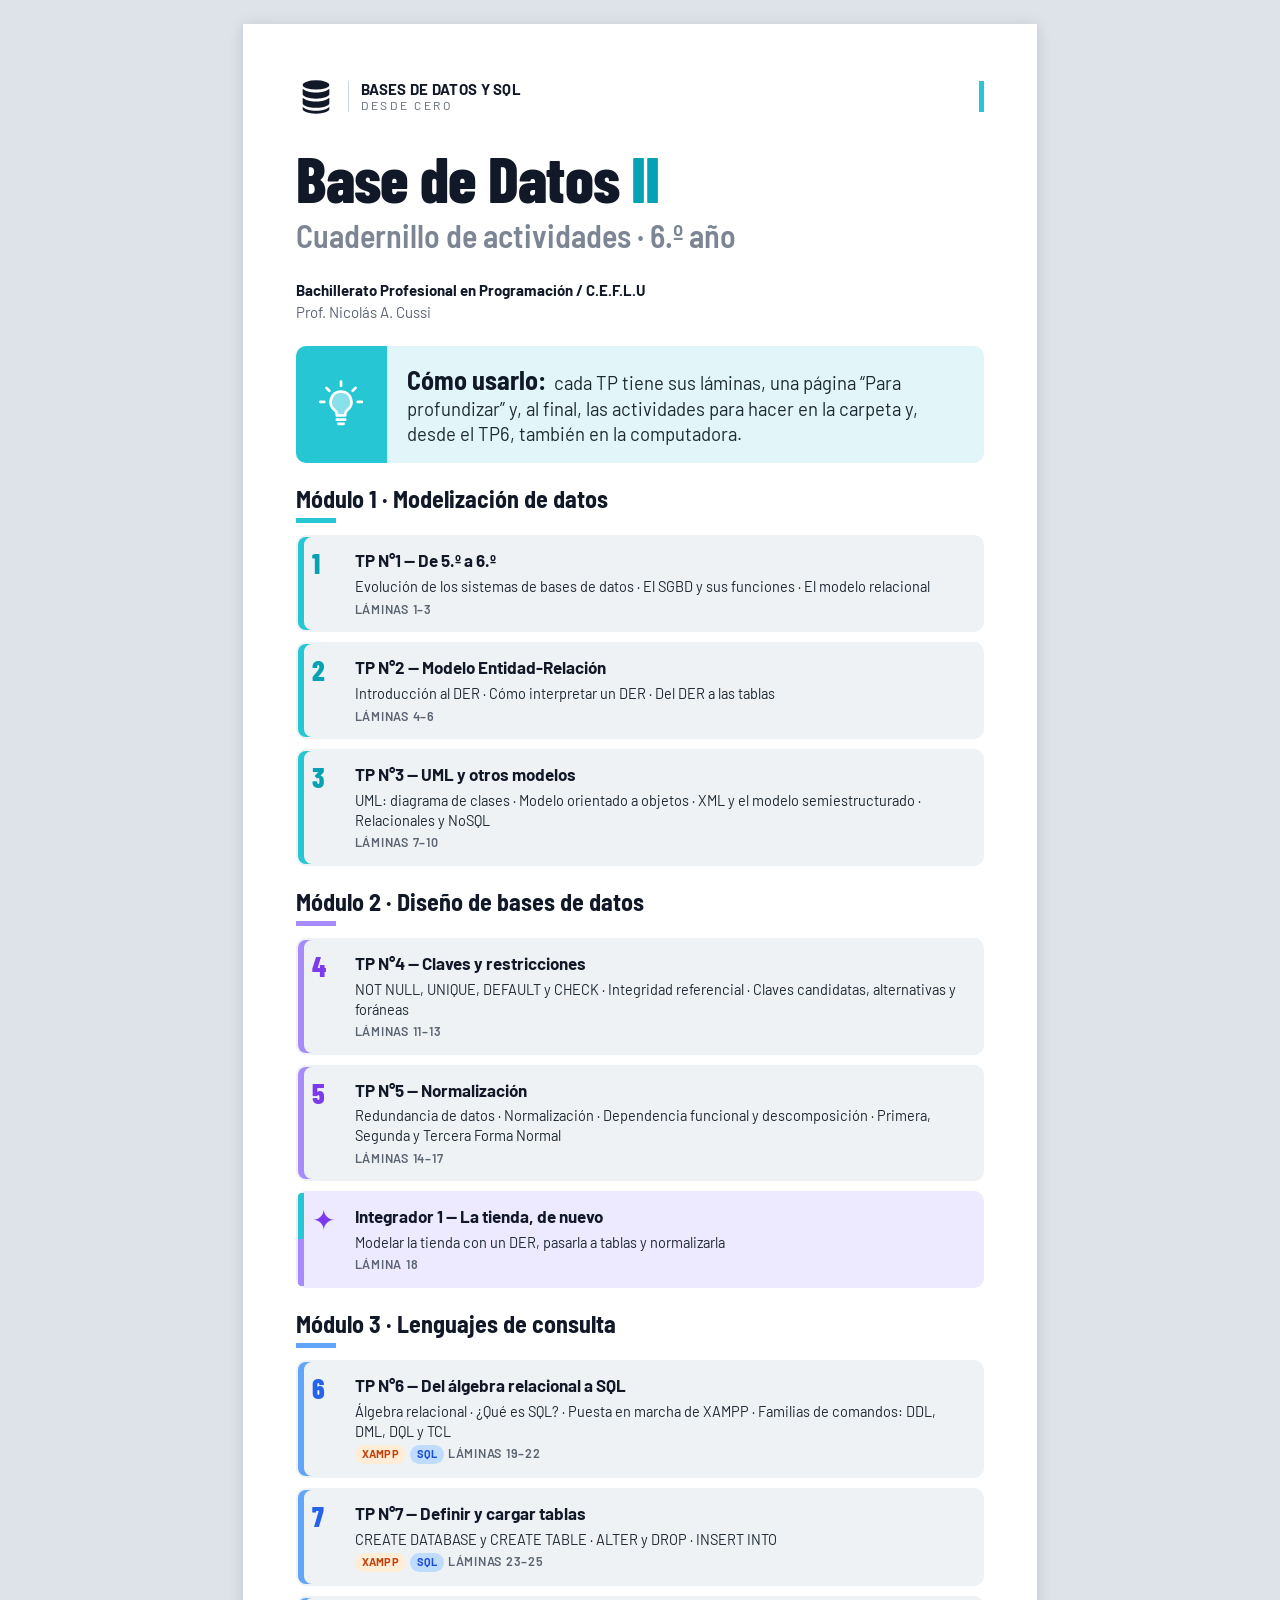
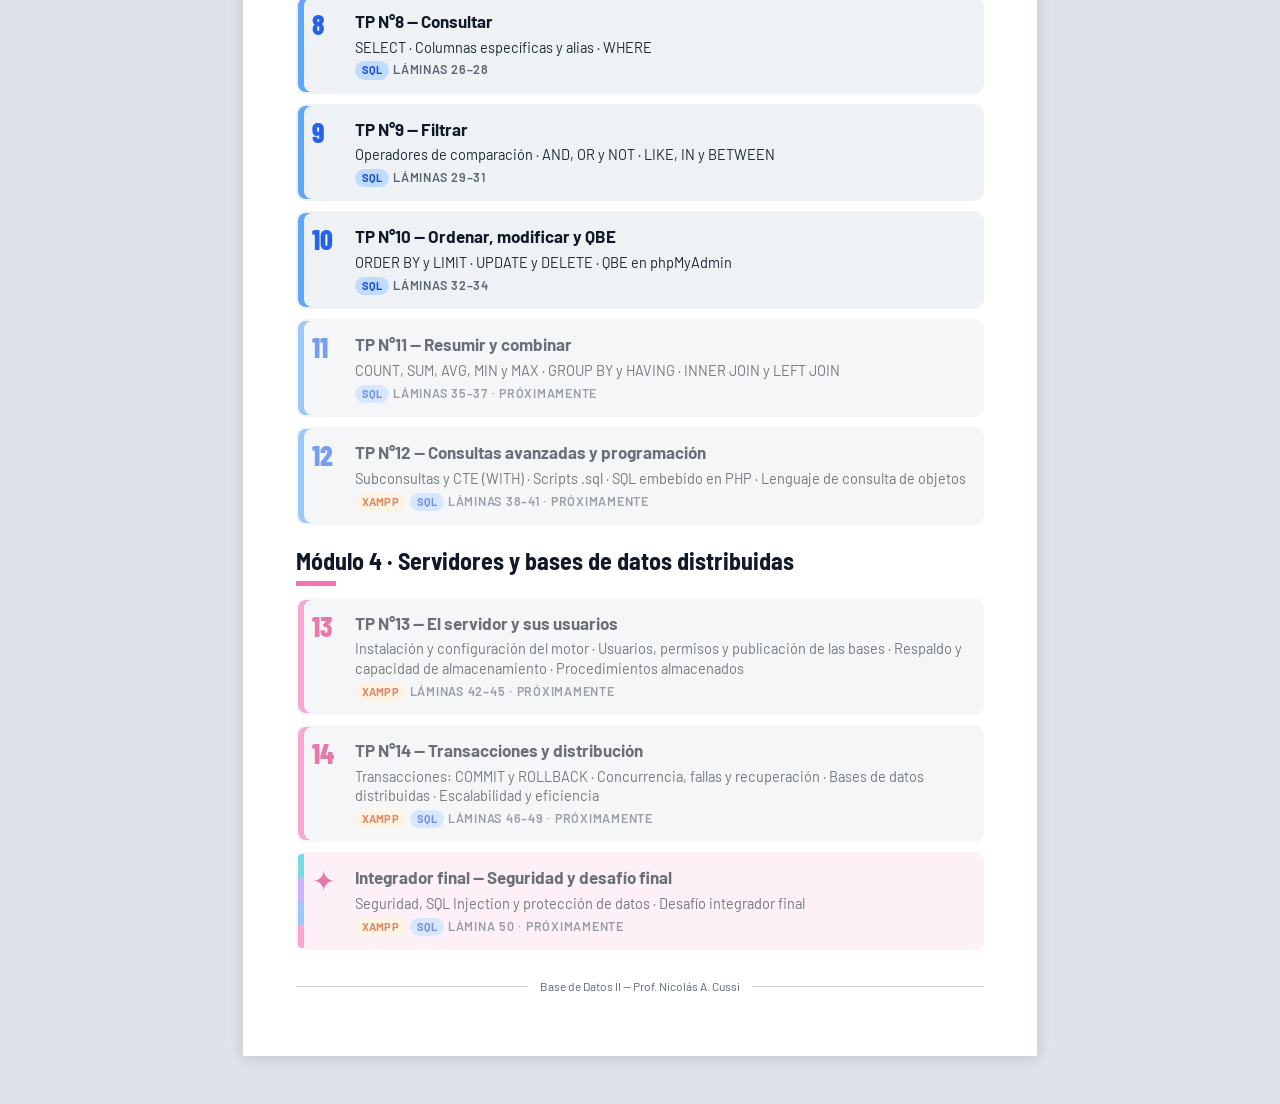
==== commit 9e876ad9: "TP10: Ordenar, modificar y QBE (láminas 32 a 34) - Lámina 32 (PDF 33): ORDER BY y LIMIT, con el resu" ====
--- a/indice.html
+++ b/indice.html
@@ -162,12 +162,12 @@
         </a>
       </li>
       <li>
-        <div class="tp tp--pronto">
+        <a class="tp" href="unidades/tp10.html">
           <span class="tp__num" aria-hidden="true">10</span>
           <span class="tp__titulo">TP N°10 — Ordenar, modificar y QBE</span>
           <span class="tp__temas">ORDER BY y LIMIT · UPDATE y DELETE · QBE en phpMyAdmin</span>
-          <span class="tp__meta"><span class="etq etq--sql">SQL</span> Láminas 32–34 · Próximamente</span>
-        </div>
+          <span class="tp__meta"><span class="etq etq--sql">SQL</span> Láminas 32–34 <span class="tp__visto" data-visto="10" hidden>· ✓ Visto</span></span>
+        </a>
       </li>
       <li>
         <div class="tp tp--pronto">
--- a/assets/css/estilos.css
+++ b/assets/css/estilos.css
@@ -1237,6 +1237,38 @@
 .ej-error { display: grid; gap: 6px; min-width: 0; }
 .ej-error .ventana-cod { box-shadow: none; }
 .consigna .descarga { margin-top: 8px; }
+
+/* ==========================================================
+   De 6.º (TP10): ordenar, modificar y QBE
+   ========================================================== */
+/* Lámina 32: la sintaxis, un ejemplo debajo del otro; la consulta, el resultado y su nota */
+.lamina .ej-sql.ej-sql--pila { grid-template-columns: 1fr; }   /* también entre 600 y 859 px, donde .lamina--llena pone los ejemplos de a dos */
+.consulta-res--nota .intro { background: var(--blanco); }
+.consulta-res--nota .intro p { font-size: 15.5px; line-height: 1.35; }
+/* Lámina 33: qué hace cada uno, con el ícono al costado; el antes y el después de cada ejemplo
+   (la celda que cambia en el acento; la fila que se borra en naranja, con .marca-fila) */
+.acciones { display: grid; gap: 10px; }
+.acciones li { display: grid; grid-template-columns: auto 1fr; align-items: center; gap: 14px; background: var(--blanco); border-radius: 8px; padding: 10px 14px; }
+.acciones__nom { font-family: var(--fuente-titulo); font-weight: 700; font-size: 22px; line-height: 1.1; color: var(--tinta); margin-bottom: 3px; }
+.acciones p { font-size: 16px; line-height: 1.35; }
+.ej-sql--2 .ej-sql__tit { text-align: center; }
+.cambios { display: grid; gap: 10px; }
+.cambio { display: grid; gap: 8px; align-content: start; min-width: 0; background: var(--blanco); border-radius: 8px; padding: 6px 8px 8px; }
+.cambio__tit { background: var(--acento-claro); border-radius: 6px; padding: 3px 10px; font-weight: 600; font-size: 15.5px; line-height: 1.25; color: var(--tinta); }
+.cambio__tit b { font-family: var(--fuente-titulo); font-size: 1.15em; }
+.cambio__nota { font-size: 14.5px; line-height: 1.35; padding: 0 2px; }
+.cambio .tabla-ej { table-layout: auto; font-size: 14px; }
+/* Lámina 34: la grilla QBE y su SQL, con la fila de la grilla de donde sale cada renglón */
+.qbe { table-layout: auto; font-size: 14px; }
+.qbe tbody th { text-align: left; padding: 5px 8px; border-top: 1px solid var(--blanco); white-space: nowrap; }
+.qbe td { padding: 5px 8px; border-left: 1px solid var(--linea); }
+.qbe code { font-size: .88em; white-space: normal; }
+.qbe__casilla {
+  display: inline-block; width: 20px; height: 20px; vertical-align: middle;
+  --ac: var(--acento); fill: none; stroke: var(--tinta); stroke-width: 2.2; stroke-linecap: round; stroke-linejoin: round;
+}
+/* Actividades: cada instrucción en una ventana del ancho de su código */
+.act__items--cod .ventana-cod { justify-self: start; max-width: 100%; }
 
 /* ==========================================================
    Pantallas medianas: secuencias horizontales
@@ -1330,6 +1362,11 @@
   .logicos { grid-template-columns: repeat(3, minmax(0, 1fr)); }
   .filtro { grid-template-columns: max-content minmax(0, 1fr); column-gap: 14px; }
   .filtro__def { grid-column: 1 / -1; }
+  /* TP10: la sintaxis de ORDER BY, más ancha que su ejemplo; qué hace cada uno, la sintaxis de UPDATE
+     y DELETE y los pasos en phpMyAdmin, de a dos */
+  .lado-a-lado--orden { grid-template-columns: 1.3fr 1fr; }
+  .acciones, .ej-sql--2 { grid-template-columns: repeat(2, minmax(0, 1fr)); }
+  .lado-a-lado--qbe { grid-template-columns: repeat(2, minmax(0, 1fr)); align-items: stretch; }
 }
 
 /* La línea de tiempo de 6 etapas (TP1) y las 5 reglas del DER a las tablas (TP2)
@@ -1991,6 +2028,48 @@
   .acts--tp9 .act__items > li { font-size: 15px; line-height: 1.32; }
   .ej-error { gap: 4px; }
   .ej-error .pseudo--sql { font-size: 11.5px; padding: 4px 0; }
+
+  /* De 6.º (TP10) */
+  /* Lámina 32: la sintaxis al lado del ejemplo; la consulta, el resultado y su nota en una fila */
+  .lado-a-lado--orden { grid-template-columns: 1.15fr 1fr; }
+  .ej-sql--pila { gap: 5px; }
+  .ej-sql--pila > li, .ej-sql--2 > li { gap: 4px; padding: 4px 5px 5px; }
+  .lamina--apretada .ej-sql--pila .pseudo--sql, .lamina--apretada .ej-sql--2 .pseudo--sql { padding: 4px 0; }
+  .consulta-res--nota { grid-template-columns: minmax(0, 1.1fr) auto minmax(0, 1fr); }
+  .consulta-res--nota .intro { padding: 6px 10px; gap: 10px; }
+  .consulta-res--nota .intro .ico--l { width: 36px; height: 36px; }
+  .consulta-res--nota .intro p { font-size: 14px; line-height: 1.32; padding-left: 10px; }
+  /* Lámina 33: tarjetas más bajas; UPDATE y DELETE uno debajo del otro: el título y la nota a la izquierda,
+     el antes y el después a la derecha */
+  .acciones { gap: 8px; }
+  .acciones li { padding: 6px 12px; gap: 12px; }
+  .acciones .ico--xl { width: 46px; height: 46px; }
+  .acciones__nom { font-size: 20px; margin-bottom: 1px; }
+  .acciones p { font-size: 14.5px; line-height: 1.3; }
+  .cambios { gap: 5px; }
+  .cambio {
+    grid-template-columns: minmax(0, 1fr) auto; grid-template-areas: "tit tablas" "nota tablas";
+    gap: 6px 14px; padding: 4px 10px 4px 6px;
+  }
+  .lamina--apretada .cambio .tabla-ej caption { padding: 0; }
+  .cambio__tit { grid-area: tit; align-self: end; font-size: 15px; padding: 4px 10px; }
+  .cambio__nota { grid-area: nota; align-self: start; font-size: 14px; padding: 0 4px; }
+  .cambio .antes-despues { grid-area: tablas; gap: 10px; }
+  .cambio .flecha { width: 18px; height: 17px; }
+  .lamina--apretada .cambio .tabla-ej th, .lamina--apretada .cambio .tabla-ej td { padding-top: 1px; padding-bottom: 1px; }
+  /* Idea clave del PDF que no entra en dos renglones: la letra un poco más chica */
+  .lamina .idea--larga p { font-size: 15.5px; line-height: 1.32; }
+  .lamina .idea--larga strong { font-size: 21px; }
+  /* Lámina 34: los pasos con menos aire; la grilla, la flecha y el SQL en una fila */
+  .lado-a-lado--qbe { gap: 10px; }
+  .lado-a-lado--qbe .instrucciones > li { font-size: 15px; line-height: 1.38; padding: 5px 9px 5px 6px; }
+  .consulta-res--qbe { grid-template-columns: minmax(0, 1fr) auto auto; }
+  .lamina--compacta .qbe { font-size: 14px; }
+  .lamina--compacta .qbe th, .lamina--compacta .qbe td { padding: 4px 8px; white-space: normal; }
+  .lamina--compacta .qbe tbody th { white-space: nowrap; }
+  .consulta-res--qbe .pseudo__paso { font-size: 11px; padding: 0 7px; }
+  /* Actividades: el código de cada instrucción en un renglón */
+  .act__items--cod .pseudo--sql { font-size: 12.5px; }
 }
 
 /* ==========================================================
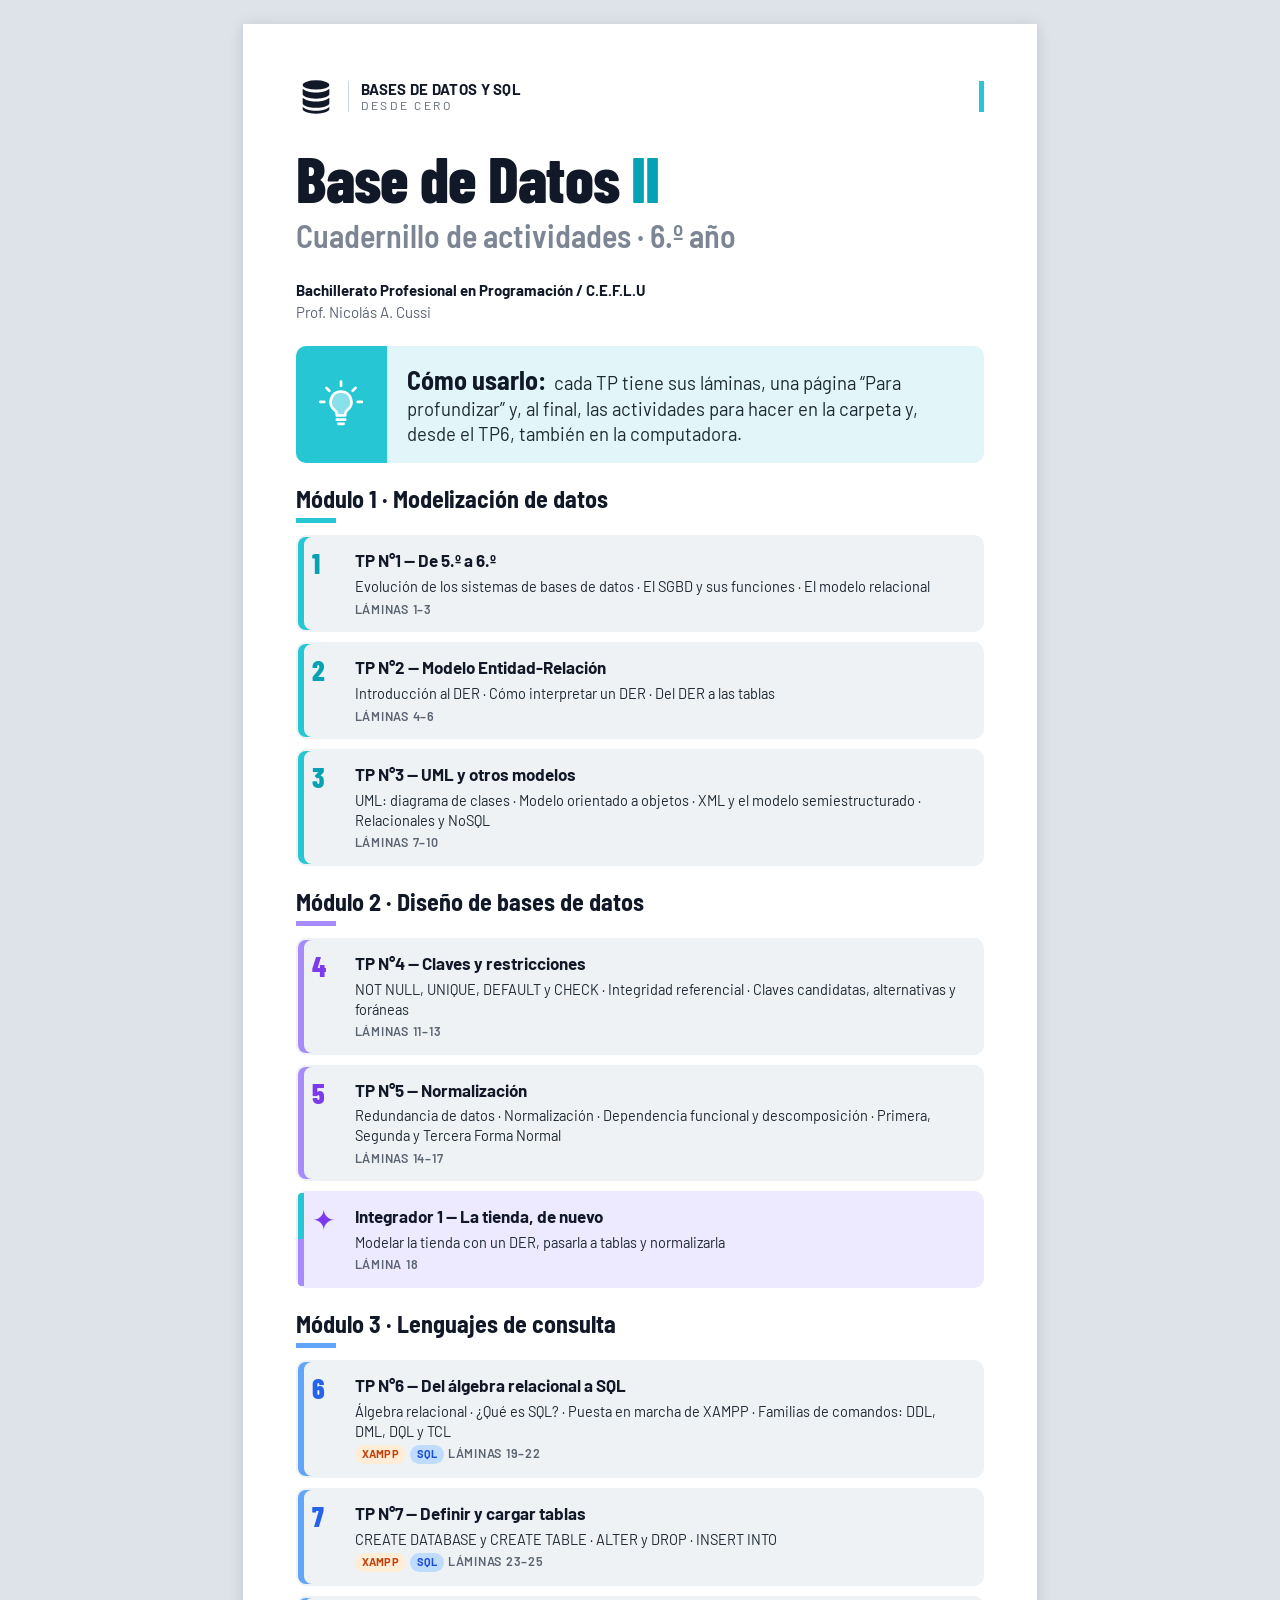
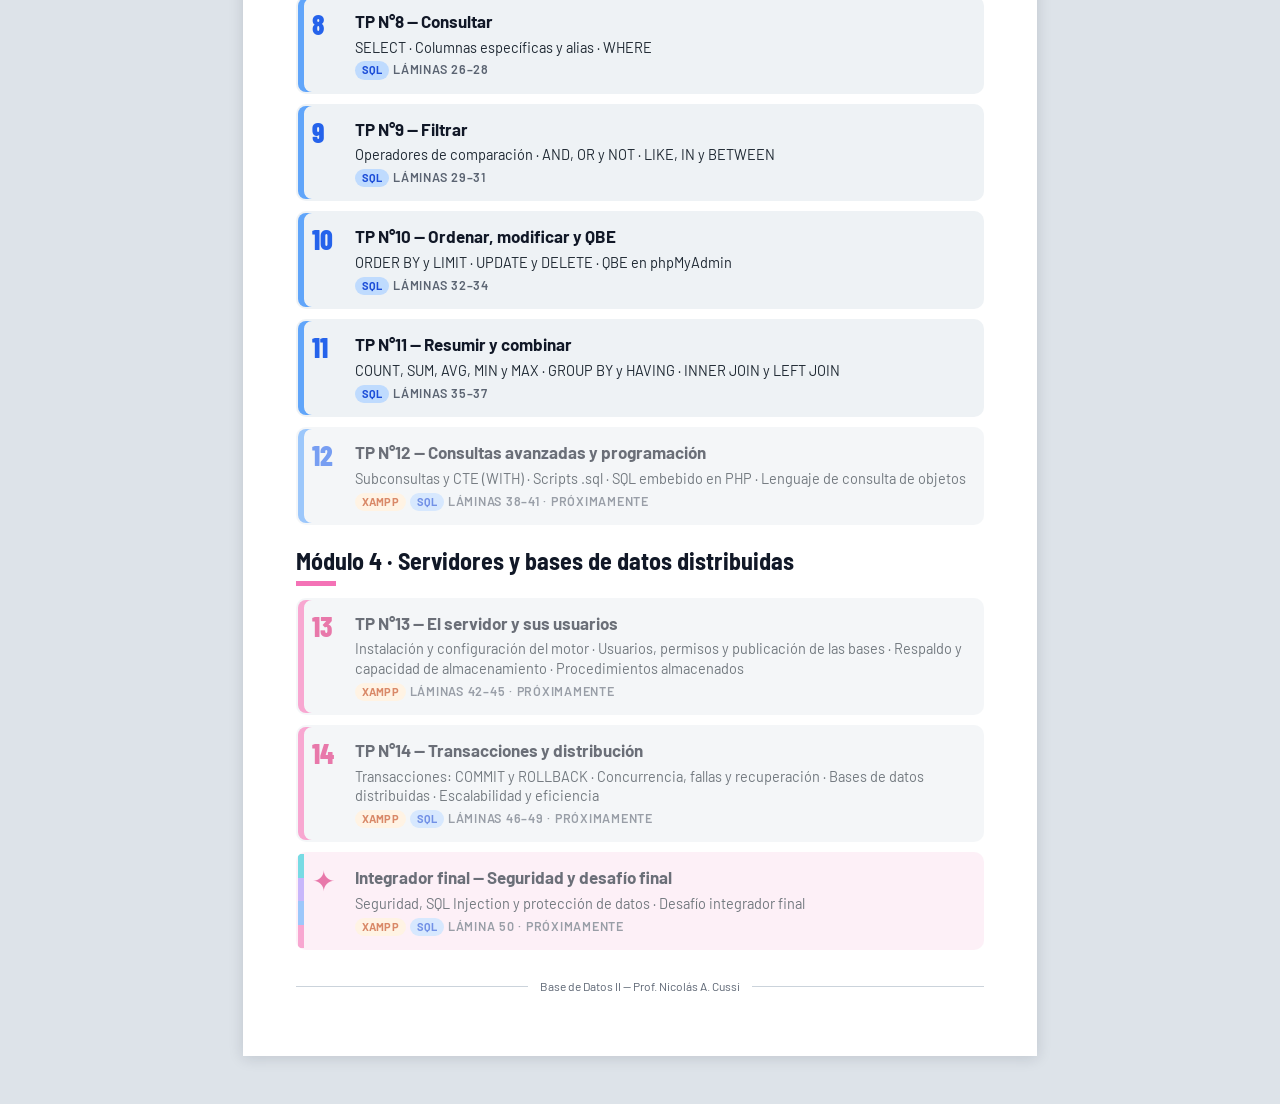
==== commit ce2ab6df: "TP11: Resumir y combinar (láminas 35 a 37)" ====
--- a/indice.html
+++ b/indice.html
@@ -170,12 +170,12 @@
         </a>
       </li>
       <li>
-        <div class="tp tp--pronto">
+        <a class="tp" href="unidades/tp11.html">
           <span class="tp__num" aria-hidden="true">11</span>
           <span class="tp__titulo">TP N°11 — Resumir y combinar</span>
           <span class="tp__temas">COUNT, SUM, AVG, MIN y MAX · GROUP BY y HAVING · INNER JOIN y LEFT JOIN</span>
-          <span class="tp__meta"><span class="etq etq--sql">SQL</span> Láminas 35–37 · Próximamente</span>
-        </div>
+          <span class="tp__meta"><span class="etq etq--sql">SQL</span> Láminas 35–37 <span class="tp__visto" data-visto="11" hidden>· ✓ Visto</span></span>
+        </a>
       </li>
       <li>
         <div class="tp tp--pronto">
--- a/assets/css/estilos.css
+++ b/assets/css/estilos.css
@@ -1269,6 +1269,33 @@
 }
 /* Actividades: cada instrucción en una ventana del ancho de su código */
 .act__items--cod .ventana-cod { justify-self: start; max-width: 100%; }
+
+/* ==========================================================
+   De 6.º (TP11): resumir y combinar
+   ========================================================== */
+/* Láminas 35 a 37: la tabla de ejemplo → su resultado (uno debajo del otro, con la flecha hacia abajo;
+   en la hoja A4, en una fila) */
+.lado-a-lado--flecha > .flecha { justify-self: center; }
+.lado-a-lado--flecha .tabla-ej { table-layout: auto; font-size: 14px; }
+/* Lámina 35: los cinco ejemplos son de dos renglones; sin número de renglón, entran en una fila de la hoja A4 */
+.ej-sql--5 .pseudo li::before { display: none; }
+.ej-sql--5 .pseudo li { padding-left: 8px; }
+/* Lámina 36: el título de cada ejemplo, a la izquierda, como en el PDF */
+.ej-sql--izq .ej-sql__tit { text-align: left; }
+/* Lámina 37: las dos tablas de ejemplo y los dos resultados, de a dos */
+.tablas-par { gap: 8px; }
+/* "Para profundizar": la tabla NOTAS, del ancho de sus datos; el orden en que se lee una consulta, en una cadena */
+.tabla-notas { width: auto; table-layout: auto; justify-self: start; }
+.orden-sql { display: flex; flex-wrap: wrap; align-items: center; row-gap: 6px; }
+.orden-sql li { display: flex; align-items: center; }
+.orden-sql li:not(:last-child)::after {
+  content: ""; width: 12px; height: 12px; margin: 0 7px; background: var(--acento-texto);
+  clip-path: polygon(0 32%, 52% 32%, 52% 0, 100% 50%, 52% 100%, 52% 68%, 0 68%);
+}
+/* Actividades: el cuadro "¿Qué usarías?" */
+.act-tabla--usarias thead th:first-child { width: 36%; }
+.act-tabla--usarias thead th:nth-child(2) { width: 20%; }
+.act-tabla--usarias tbody th { font-weight: 400; color: var(--texto); }
 
 /* ==========================================================
    Pantallas medianas: secuencias horizontales
@@ -1367,6 +1394,9 @@
   .lado-a-lado--orden { grid-template-columns: 1.3fr 1fr; }
   .acciones, .ej-sql--2 { grid-template-columns: repeat(2, minmax(0, 1fr)); }
   .lado-a-lado--qbe { grid-template-columns: repeat(2, minmax(0, 1fr)); align-items: stretch; }
+  /* TP11: la tabla de ejemplo y su resultado, uno debajo del otro hasta la hoja A4; INNER JOIN y LEFT JOIN, de a dos */
+  .lado-a-lado--flecha { grid-template-columns: minmax(0, 1fr); }
+  .joins { grid-template-columns: repeat(2, minmax(0, 1fr)); }
 }
 
 /* La línea de tiempo de 6 etapas (TP1) y las 5 reglas del DER a las tablas (TP2)
@@ -1388,6 +1418,8 @@
   .lamina--llena .ej-sql { grid-template-columns: repeat(2, minmax(0, 1fr)); }
   /* "Para profundizar" con código: el recuadro, debajo del texto */
   .pf-grid--chica .pf__cols { grid-template-columns: 1fr; }
+  /* TP11: los ejemplos con renglones largos (láminas 36 y 37), uno debajo del otro */
+  .lamina .ej-sql.ej-sql--largo { grid-template-columns: 1fr; }
 }
 
 /* ==========================================================
@@ -2070,6 +2102,33 @@
   .consulta-res--qbe .pseudo__paso { font-size: 11px; padding: 0 7px; }
   /* Actividades: el código de cada instrucción en un renglón */
   .act__items--cod .pseudo--sql { font-size: 12.5px; }
+
+  /* De 6.º (TP11) */
+  /* Láminas 35 a 37: la tabla de ejemplo, la flecha y el resultado en una fila; el resultado, con su nota al costado */
+  .lado-a-lado--flecha { grid-template-columns: auto auto minmax(0, 1fr); align-items: stretch; gap: 8px; }
+  .lado-a-lado--flecha > .flecha { align-self: center; }
+  .lado-a-lado--flecha .resultado { grid-template-columns: auto minmax(0, 1fr); gap: 8px; }
+  .lado-a-lado--flecha .panel .resultado .intro { padding: 6px 8px; gap: 8px; }
+  .lado-a-lado--flecha .resultado .intro .ico--l { width: 30px; height: 30px; }
+  .lado-a-lado--flecha .resultado .intro p { font-size: 13px; line-height: 1.3; padding-left: 8px; }
+  .lamina--apretada .lado-a-lado--flecha .tabla-ej { font-size: 12.5px; }
+  .lamina--llena .lado-a-lado--flecha .tabla-ej th, .lamina--llena .lado-a-lado--flecha .tabla-ej td { padding: 1px 6px; }
+  /* Lámina 35: las cinco funciones en una fila, con el ícono más chico; sus cinco ejemplos, debajo */
+  .agregados { gap: 7px; }
+  .agregados .tarjeta { gap: 3px; padding: 0 0 6px; }
+  .lamina--densa .agregados .tarjeta__cab { font-size: 16px; padding: 2px; }
+  .lamina--densa .agregados .tarjeta .ico--l { width: 32px; height: 32px; }
+  .agregados .tarjeta p { font-size: 13.5px; line-height: 1.25; padding: 0 4px; }
+  .ej-sql--5 { grid-template-columns: repeat(5, minmax(0, 1fr)); gap: 4px; }
+  .ej-sql--5 > li { gap: 3px; padding: 2px 2px 3px; }
+  .lamina--apretada .ej-sql--5 .pseudo--sql { font-size: 10.5px; padding: 3px 0; }
+  .ej-sql--5 .pseudo--sql li { padding-left: 5px; padding-right: 2px; }
+  /* Lámina 37: las cuatro tablas en una fila */
+  .lado-a-lado--joins .tablas-par { flex-wrap: nowrap; gap: 6px; }
+  /* "Para profundizar": la tabla NOTAS al costado del texto */
+  .pf__al-lado { grid-template-columns: minmax(0, 1fr) auto; column-gap: 10px; align-items: start; }
+  /* Actividades: el cuadro, con lugar para escribir */
+  .act-tabla--usarias td { height: 56px; }
 }
 
 /* ==========================================================
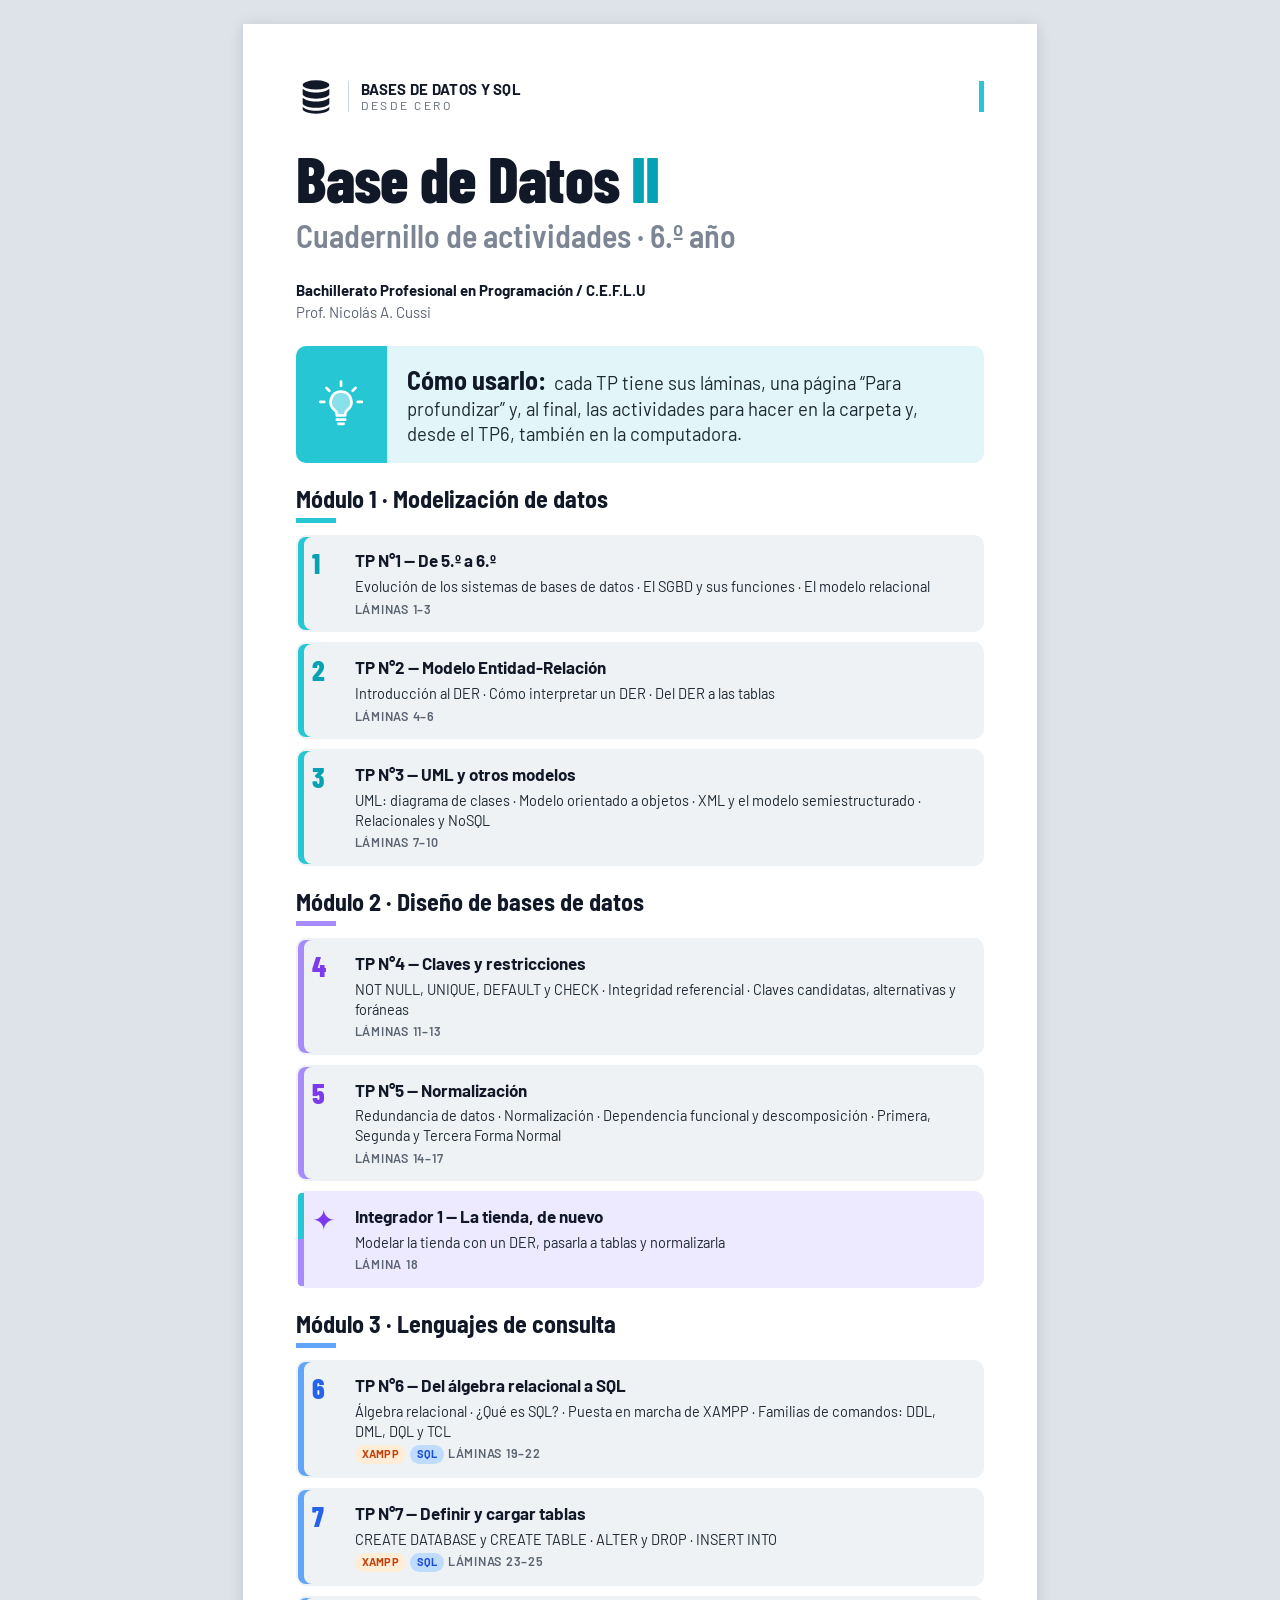
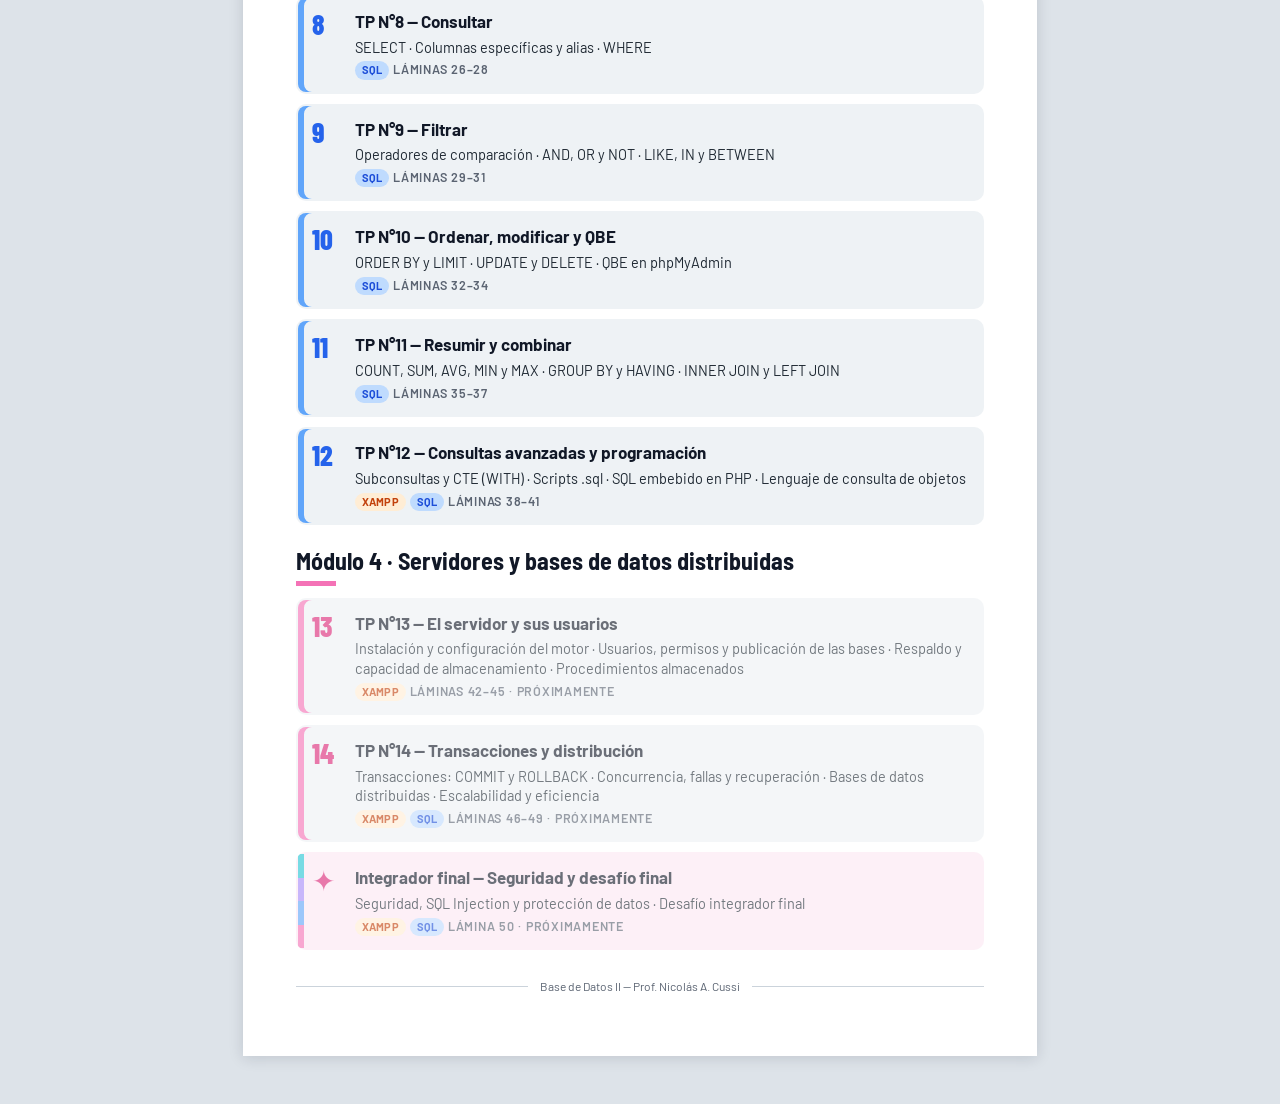
==== commit 1e707576: "TP12: Consultas avanzadas y programación (láminas 38 a 41) Subconsultas y CTE (PDF 38), scripts .sql" ====
--- a/indice.html
+++ b/indice.html
@@ -178,12 +178,12 @@
         </a>
       </li>
       <li>
-        <div class="tp tp--pronto">
+        <a class="tp" href="unidades/tp12.html">
           <span class="tp__num" aria-hidden="true">12</span>
           <span class="tp__titulo">TP N°12 — Consultas avanzadas y programación</span>
           <span class="tp__temas">Subconsultas y CTE (WITH) · Scripts .sql · SQL embebido en PHP · Lenguaje de consulta de objetos</span>
-          <span class="tp__meta"><span class="etq etq--xampp">XAMPP</span> <span class="etq etq--sql">SQL</span> Láminas 38–41 · Próximamente</span>
-        </div>
+          <span class="tp__meta"><span class="etq etq--xampp">XAMPP</span> <span class="etq etq--sql">SQL</span> Láminas 38–41 <span class="tp__visto" data-visto="12" hidden>· ✓ Visto</span></span>
+        </a>
       </li>
     </ul>
   </section>
--- a/assets/css/estilos.css
+++ b/assets/css/estilos.css
@@ -532,7 +532,7 @@
 .lamina--compu .act__letra, .lamina--compu .consigna { background: var(--compu-claro); }
 
 /* Recuadros "Importante" y "Recomendación" (solo en láminas nuevas y "Para profundizar") */
-.nota { display: grid; gap: 4px; border-radius: var(--radio); padding: 12px 14px 12px 18px; }
+.nota { display: grid; gap: 4px; border-radius: var(--radio); padding: 12px 14px 12px 18px; background: var(--panel); box-shadow: inset 4px 0 0 var(--acento); }   /* sin modificador: un dato para tener en cuenta (TP12) */
 .nota h3 { font-family: var(--fuente-titulo); font-weight: 700; font-size: 19px; line-height: 1.2; }
 .nota p { font-size: 16px; line-height: 1.4; }
 .nota--importante { background: var(--naranja-claro); box-shadow: inset 4px 0 0 var(--naranja); }
@@ -559,7 +559,7 @@
 code.cod-sql { background: var(--sql-suave); color: var(--sql-texto); box-shadow: inset 0 0 0 1px var(--sql-claro); }
 
 /* Ventanas: los tres puntos de color delante del nombre */
-.archivo__nombre::before, .ventana-cod__barra::before, .xampp__barra::before {
+.archivo__nombre::before, .ventana-cod__barra::before, .xampp__barra::before, .navegador__barra::before {
   content: ""; flex: none; width: 8px; height: 8px; border-radius: 50%;
   background: var(--punto-rojo); box-shadow: 12px 0 var(--punto-amarillo), 24px 0 var(--punto-verde);
   margin-right: 24px;
@@ -1296,6 +1296,62 @@
 .act-tabla--usarias thead th:first-child { width: 36%; }
 .act-tabla--usarias thead th:nth-child(2) { width: 20%; }
 .act-tabla--usarias tbody th { font-weight: 400; color: var(--texto); }
+
+/* ==========================================================
+   De 6.º (TP12): consultas avanzadas y programación
+   ========================================================== */
+/* Rutas y direcciones (C:\xampp\htdocs\bd2\, http://localhost/…): en el celular, cortan donde haga falta */
+code.cod-ruta { white-space: normal; overflow-wrap: anywhere; -webkit-box-decoration-break: clone; box-decoration-break: clone; }
+/* Lámina 38: las tres tarjetas de cada definición; cada ejemplo con su nota; la comparación rápida en dos columnas */
+.sub-tarjetas { grid-template-columns: repeat(3, minmax(0, 1fr)); gap: 8px; }
+.sub-tarjetas .tarjeta { border: 0; padding: 8px 4px 10px; gap: 6px; }
+.ej-nota { display: grid; gap: 10px; align-items: center; }
+.ej-nota .ventana-cod { box-shadow: none; }
+.ej-nota__txt { display: flex; align-items: center; gap: 10px; background: var(--blanco); border-radius: 8px; padding: 8px 10px; }
+.ej-nota__txt p { font-size: 15.5px; line-height: 1.3; }
+.comparar-rapida { display: grid; grid-template-columns: repeat(2, minmax(0, 1fr)); gap: 8px; }
+.comparar-rapida li { display: grid; gap: 6px; align-content: start; background: var(--blanco); border-radius: 8px; padding: 6px 6px 10px; }
+.comparar-rapida h4 { background: var(--acento-claro); border-radius: 6px; padding: 4px 8px; text-align: center; font-weight: 700; font-size: 17px; color: var(--tinta); }
+.comparar-rapida li > div { display: flex; align-items: center; gap: 10px; padding: 0 6px; }
+.comparar-rapida p { font-size: 15.5px; line-height: 1.3; }
+/* Lámina 39: el script (los comentarios en gris, como en un editor); al lado, los comentarios y cómo se ejecuta */
+.archivo__com { color: var(--gris); font-style: italic; }
+.archivo--script .archivo__txt { font-size: 12px; line-height: 1.45; padding: 6px 12px 8px; }   /* en el celular, la línea más larga entra sin scroll */
+.modos { display: grid; gap: 6px; }
+.modos li { display: grid; grid-template-columns: auto minmax(0, 1fr); align-items: center; gap: 10px; background: var(--blanco); border-radius: 8px; padding: 6px 10px; }
+.modos li > code { justify-self: start; }
+.modos p { font-size: 15.5px; line-height: 1.35; }
+.modos .ico { width: 36px; height: 36px; }
+.modos + .texto { margin-top: 8px; font-size: 15px; line-height: 1.35; }
+/* "Buenas costumbres": la lista con viñetas verdes */
+.nota .pf__lista li { font-size: 15.5px; line-height: 1.35; }
+.nota--consejo .pf__lista li::before { background: var(--ok); }
+/* Lámina 40: los seis pasos, con la función de PHP arriba del texto; el código PHP (la línea que no entra
+   sigue con sangría, como el SQL); el navegador con el resultado */
+.pasos-php .paso p > code:first-child { display: block; width: fit-content; margin: 0 0 3px; }
+.notas-php .nota { align-content: start; }
+.pseudo--php .pseudo__c { padding-left: 2ch; text-indent: -2ch; overflow-wrap: anywhere; }
+.pseudo--php .i1 .pseudo__c { padding-left: 4ch; }
+.pseudo--php .i2 .pseudo__c { padding-left: 6ch; }
+.navegador { margin: 0; background: var(--blanco); border: 1.5px solid var(--linea); border-radius: 8px; overflow: hidden; }
+.navegador__barra { display: flex; align-items: center; gap: 8px; background: var(--panel-oscuro); padding: 5px 10px; }
+.navegador__url { flex: 1; min-width: 0; background: var(--blanco); border-radius: 999px; padding: 1px 10px; font-size: 13px; color: var(--texto); overflow-wrap: anywhere; }
+.navegador__pag { padding: 8px 14px 10px; font-family: "Times New Roman", Times, serif; color: #000; }
+.navegador__h1 { font-weight: 700; font-size: 24px; line-height: 1.2; margin-bottom: 6px; }
+.navegador__pag ul { list-style: disc; padding-left: 26px; font-size: 16px; line-height: 1.35; }
+.pila__tit { font-family: var(--fuente-titulo); font-weight: 700; font-size: 18px; line-height: 1.2; color: var(--tinta); margin-bottom: 6px; }
+.linea-info { display: flex; align-items: center; gap: 10px; margin-top: 10px; font-size: 15px; line-height: 1.35; }
+.linea-info .ico { width: 28px; height: 28px; }
+/* Lámina 41: OQL y SQL lado a lado; qué significa cada parte de la consulta */
+.panel > .texto + .der-lienzo { margin-top: 10px; }
+.panel > .ventana-cod + .texto, .panel > .ventana-cod + .leer-oql { margin-top: 8px; }
+.leer-oql li { font-size: 15.5px; line-height: 1.35; }
+/* "Para profundizar": el resultado de la subconsulta en el SELECT, del ancho de sus datos */
+.tabla-promedio { table-layout: auto; font-size: 14px; }
+.tabla-oql thead th:first-child, .tabla-oql tbody th { width: 26%; }
+/* "Para profundizar": los dos bloques de PHP, a lo ancho de la hoja; las tres formas, cada una con su título */
+.pf__texto > .lado-a-lado { gap: 8px; }
+.lado-a-lado--pdo .ventana-cod, .ej-sql--formas .ventana-cod { box-shadow: none; }
 
 /* ==========================================================
    Pantallas medianas: secuencias horizontales
@@ -1397,6 +1453,13 @@
   /* TP11: la tabla de ejemplo y su resultado, uno debajo del otro hasta la hoja A4; INNER JOIN y LEFT JOIN, de a dos */
   .lado-a-lado--flecha { grid-template-columns: minmax(0, 1fr); }
   .joins { grid-template-columns: repeat(2, minmax(0, 1fr)); }
+  /* TP12: los bloques de la lámina 38 de a dos; el script, el código PHP y mysqli/PDO, uno debajo del otro
+     hasta la hoja A4; las notas de la lámina 40 y OQL/SQL, de a dos */
+  .lado-a-lado--sub, .notas-php { grid-template-columns: repeat(2, minmax(0, 1fr)); align-items: stretch; }
+  .lado-a-lado--script, .lado-a-lado--php, .lado-a-lado--pdo, .lado-a-lado--oql { grid-template-columns: minmax(0, 1fr); }
+  .archivo--script .archivo__txt { font-size: 14px; }
+  .lado-a-lado--php .pila { grid-template-columns: repeat(2, minmax(0, 1fr)); align-items: start; }
+  .lamina .ej-sql.ej-sql--formas { grid-template-columns: minmax(0, 1fr); }
 }
 
 /* La línea de tiempo de 6 etapas (TP1) y las 5 reglas del DER a las tablas (TP2)
@@ -2129,6 +2192,108 @@
   .pf__al-lado { grid-template-columns: minmax(0, 1fr) auto; column-gap: 10px; align-items: start; }
   /* Actividades: el cuadro, con lugar para escribir */
   .act-tabla--usarias td { height: 56px; }
+
+  /* De 6.º (TP12) */
+  /* Lámina 38: dos bloques por fila, como en el PDF; tarjetas e íconos más chicos; cada ejemplo con su nota al costado */
+  .lado-a-lado--sub { grid-template-columns: minmax(0, 1.08fr) minmax(0, 1fr); gap: 8px; }
+  .sub-tarjetas { gap: 6px; }
+  .sub-tarjetas .tarjeta { padding: 6px 3px 7px; gap: 4px; }
+  .lamina--densa .sub-tarjetas .tarjeta .ico--l { width: 38px; height: 38px; }
+  .sub-tarjetas .tarjeta p { font-size: 14px; line-height: 1.25; padding: 0 2px; }
+  .sub-tarjetas code { font-size: 12px; }
+  .ej-nota { grid-template-columns: max-content minmax(0, 1fr); gap: 8px; align-items: stretch; }
+  .ej-nota .ventana-cod { min-width: min-content; }
+  .ej-nota .pseudo__c { white-space: nowrap; }
+  .ej-nota__txt { flex-direction: column; justify-content: center; text-align: center; padding: 6px; gap: 6px; }
+  .ej-nota__txt .ico--l { width: 36px; height: 36px; }
+  .ej-nota__txt p { font-size: 14px; line-height: 1.28; }
+  .comparar-rapida li { padding: 4px 4px 8px; gap: 6px; }
+  .comparar-rapida h4 { font-size: 15.5px; padding: 2px 6px; }
+  .comparar-rapida .ico--l { width: 40px; height: 40px; }
+  .comparar-rapida p { font-size: 14.5px; }
+  /* Lámina 39: el script a la izquierda, del ancho de su línea más larga; los comentarios y cómo se ejecuta, a la derecha */
+  .lado-a-lado--script { grid-template-columns: max-content minmax(0, 1fr); gap: 10px; align-items: stretch; }
+  .archivo--script .archivo__txt { font-size: 12px; line-height: 1.38; padding: 6px 12px 8px; }
+  .lado-a-lado--script .pila { gap: 2.2mm; }
+  .lamina--apretada .lado-a-lado--script .panel { padding: 7px 10px 8px; }
+  .lamina--apretada .lado-a-lado--script .panel__cab { margin-bottom: 4px; }
+  .modos { gap: 4px; }
+  .modos li { padding: 4px 8px; gap: 8px; }
+  .modos p { font-size: 14px; line-height: 1.32; }
+  .modos .ico { width: 30px; height: 30px; }
+  .modos code { font-size: 12px; }
+  .lamina .panel > .modos + .texto { font-size: 13.5px; line-height: 1.32; margin-top: 6px; }
+  .pf__lista--3 { grid-template-columns: repeat(3, minmax(0, 1fr)); column-gap: 16px; }
+  .lamina--compacta .nota .pf__lista li { font-size: 14.5px; line-height: 1.32; }
+  .nota .pf__lista--3 { grid-template-columns: minmax(0, 1.35fr) minmax(0, 1fr) minmax(0, 1fr); }
+  /* Lámina 40: los seis pasos en una fila; el código PHP del ancho de su línea más larga y, al lado,
+     el navegador y cómo se prueba; las dos notas, de a dos */
+  .pasos-php { gap: 16px; grid-template-rows: repeat(3, auto); }
+  .pasos-php > li:not(:last-child)::after { right: -14px; width: 12px; height: 12px; }
+  .pasos-php .paso { grid-row: span 3; grid-template-rows: subgrid; padding: 7px 4px 8px; row-gap: 4px; }   /* títulos, íconos y textos, alineados */
+  .pasos-php .paso h3 { align-self: center; }
+  .pasos-php .paso p > code:first-child { margin: 0 auto 3px; }   /* en la hoja, el paso va centrado */
+  .pasos-php .paso h3 { font-size: 15.5px; line-height: 1.1; }
+  .pasos-php .paso .ico { width: 34px; height: 34px; }
+  .pasos-php .paso p { font-size: 13px; line-height: 1.25; }
+  .pasos-php code { font-size: 11.5px; }
+  .lado-a-lado--php { grid-template-columns: max-content minmax(0, 1fr); gap: 10px; align-items: start; }
+  .lado-a-lado--php .ventana-cod { min-width: min-content; }
+  .lado-a-lado--php .pseudo__c, .lado-a-lado--oql .pseudo__c { white-space: nowrap; }
+  .lado-a-lado--php .pila { grid-template-columns: minmax(0, 1fr); gap: 8px; }
+  .pseudo--php { font-size: 12px; line-height: 1.4; }
+  .pseudo--php li { gap: 6px; padding-right: 6px; }
+  .pseudo--php li::before { width: 1.6em; padding-right: .4em; }
+  .lamina--apretada .pseudo--php { font-size: 11px; line-height: 1.38; padding: 5px 0; }
+  .lamina--apretada .lado-a-lado--oql .pseudo { font-size: 12.5px; }
+  .navegador__pag { padding: 5px 12px 6px; }
+  .navegador__h1 { font-size: 17px; margin-bottom: 2px; }
+  .navegador__pag ul { font-size: 14px; line-height: 1.3; padding-left: 22px; }
+  .pasos-php .paso p > code + code { display: inline-block; margin-top: 2px; }
+  .navegador__url { font-size: 11.5px; }
+  .pila__tit { font-size: 16px; margin-bottom: 4px; }
+  .lado-a-lado--php .instrucciones { gap: 4px; }
+  .lado-a-lado--php .instrucciones > li { grid-template-columns: 20px 1fr; gap: 7px; font-size: 13.5px; line-height: 1.32; padding: 4px 7px 4px 5px; }
+  .lado-a-lado--php .instrucciones > li::before { font-size: 14px; }
+  .lado-a-lado--php .instrucciones code { font-size: 11.5px; }
+  .linea-info { margin-top: 7px; font-size: 14px; line-height: 1.3; }
+  .linea-info .ico { width: 26px; height: 26px; }
+  .notas-php { grid-template-columns: minmax(0, 1.9fr) minmax(0, 1fr); gap: 8px; }
+  .lamina--compacta .notas-php .nota p { font-size: 14.5px; line-height: 1.35; }
+  /* Lámina 41: OQL y SQL, cada uno con lo que significa; la comparación con menos aire */
+  .lado-a-lado--oql { grid-template-columns: minmax(0, 1fr) minmax(0, 1.12fr); gap: 10px; }
+  .leer-oql li { font-size: 14.5px; line-height: 1.32; }
+  .lado-a-lado--oql .panel > .texto { font-size: 14.5px; line-height: 1.35; }
+  .lamina--compacta .panel > .texto + .der-lienzo { margin-top: 8px; }
+  .tabla-oql { border-spacing: 0 4px; width: 100%; margin: -4px 0; }
+  .tabla-oql th, .tabla-oql td { font-size: 15px; padding: 3px 8px; }
+  .tabla-oql thead th { font-size: 16px; padding: 3px 8px; }
+  .lamina--apretada .lado-a-lado--oql .panel__cab { margin-bottom: 5px; }
+  /* "Para profundizar", en dos hojas: cada bloque a lo ancho (el texto y el recuadro, lado a lado);
+     mysqli y PDO, y las tres formas, del ancho de su código y sin número de renglón */
+  .pf-grid--apiladas { grid-template-columns: minmax(0, 1fr); }
+  .pf-grid--apiladas .pf__cols { grid-template-columns: minmax(0, 1.55fr) minmax(0, 1fr); gap: 14px; }
+  .pf-grid--apiladas .pf__texto > p, .pf-grid--apiladas .pf__caja p, .pf-grid--apiladas .pf__lista li,
+  .pf-grid--apiladas .instrucciones > li { font-size: 14.5px; line-height: 1.38; }
+  .lado-a-lado--pdo { grid-template-columns: max-content minmax(0, 1fr); gap: 8px; }
+  .lamina .ej-sql.ej-sql--formas { grid-template-columns: max-content max-content minmax(0, 1fr); gap: 8px; }
+  .ej-sql--formas > li { min-width: auto; grid-row: span 2; grid-template-rows: subgrid; row-gap: 4px; padding: 4px 5px 5px; }
+  .lado-a-lado--pdo .ventana-cod, .ej-sql--formas .ventana-cod { min-width: min-content; }
+  .lado-a-lado--pdo .pseudo__c, .ej-sql--formas .pseudo__c { white-space: nowrap; }
+  .lado-a-lado--pdo .pseudo li::before, .ej-sql--formas .pseudo li::before { display: none; }
+  .lado-a-lado--pdo .pseudo li, .ej-sql--formas .pseudo li { padding-left: 8px; }
+  /* en la hoja el código no corta renglón: sin la sangría colgante, cada ventana es 2 caracteres más angosta */
+  .lado-a-lado--pdo .pseudo__c, .ej-sql--formas .pseudo__c { padding-left: 0; text-indent: 0; }
+  .lado-a-lado--pdo .i1 .pseudo__c, .ej-sql--formas .i1 .pseudo__c { padding-left: 2ch; }
+  .lado-a-lado--pdo .i2 .pseudo__c, .ej-sql--formas .i2 .pseudo__c { padding-left: 4ch; }
+  .lamina .ej-sql.ej-sql--formas { gap: 6px; }
+  .ej-sql--formas > li { padding-left: 4px; padding-right: 4px; }
+  .ej-sql--formas .pseudo li { padding-left: 6px; }
+  .pf-grid--apiladas .pf--ancho .pseudo { font-size: 11.5px; }
+  .pf-grid--apiladas .lado-a-lado--pdo .pseudo, .pf-grid--apiladas .ej-sql--formas .pseudo { font-size: 11px; }
+  .pf .archivo--dump .archivo__txt { font-size: 11.5px; line-height: 1.4; }
+  .pf-grid--apiladas .pila { gap: 8px; }
+  .pf-grid--apiladas .ventana-cod__barra { font-size: 10.5px; padding: 2px 10px; }
 }
 
 /* ==========================================================
